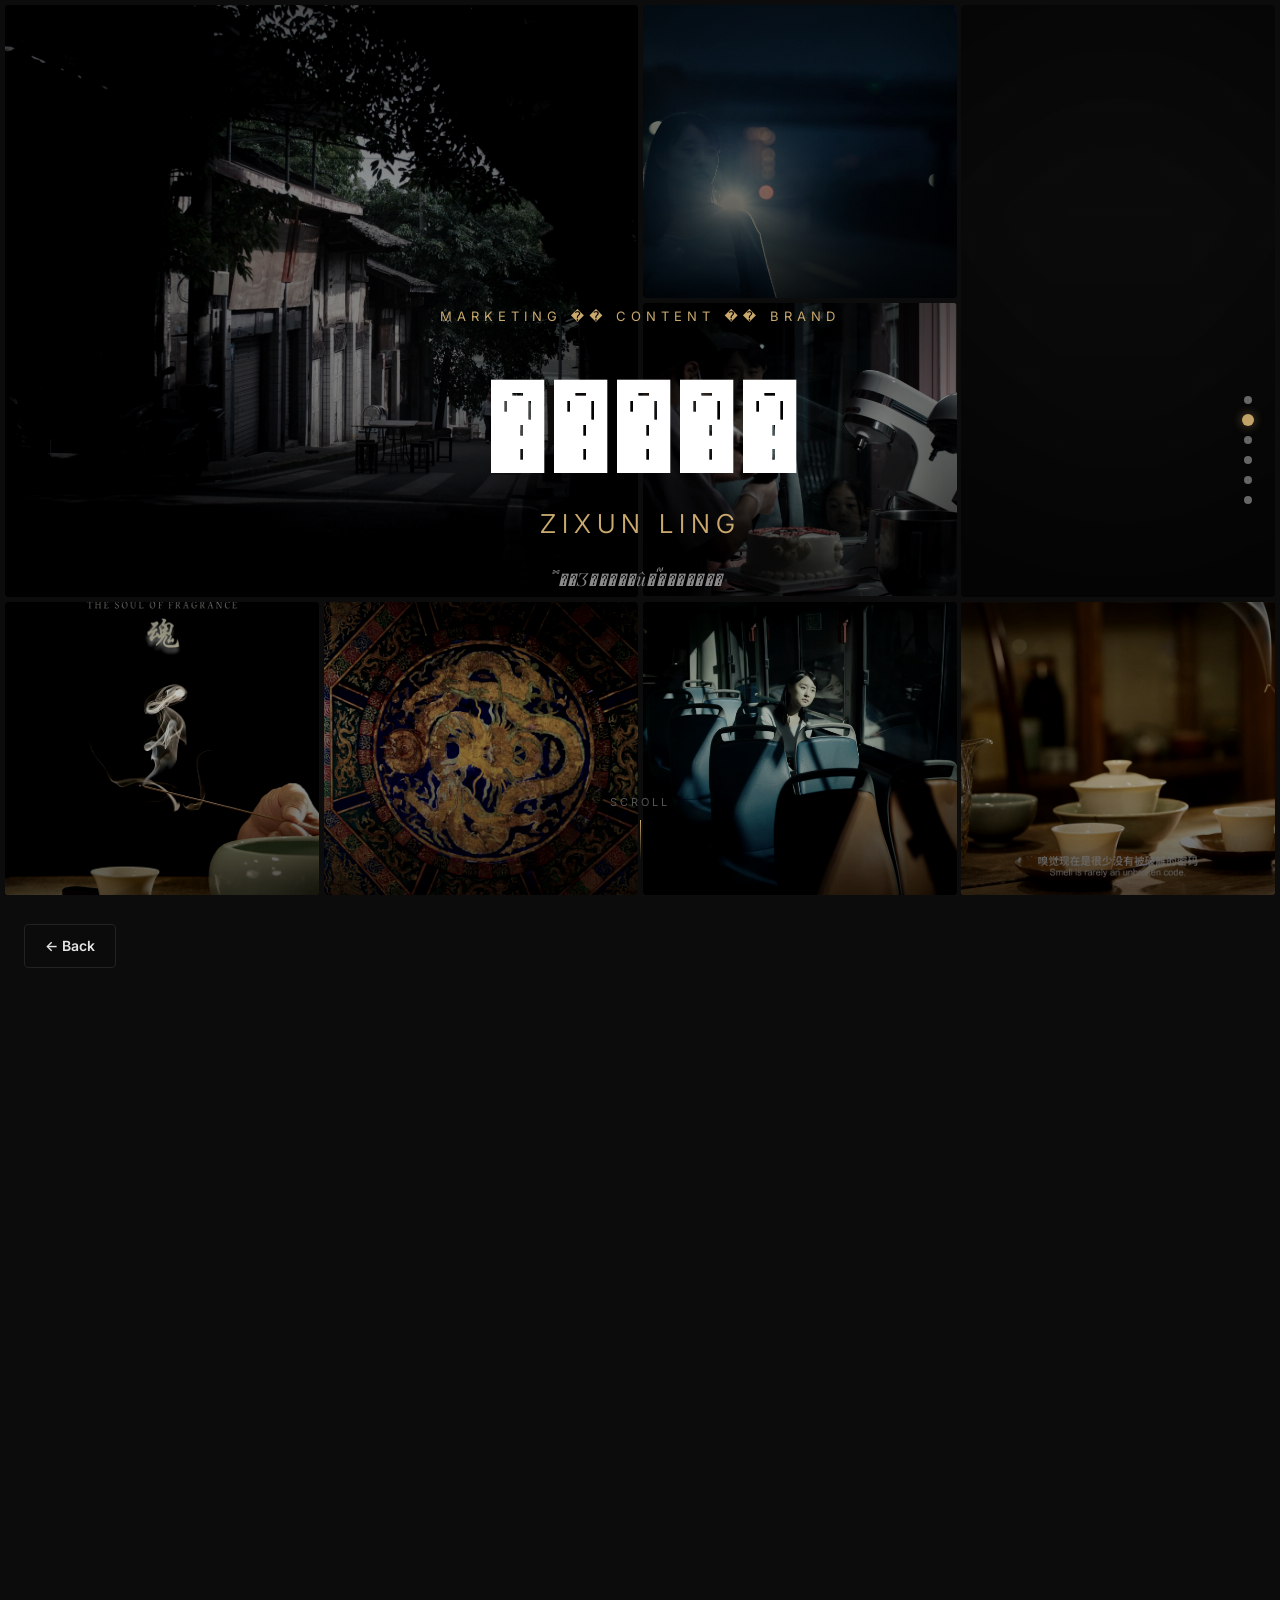
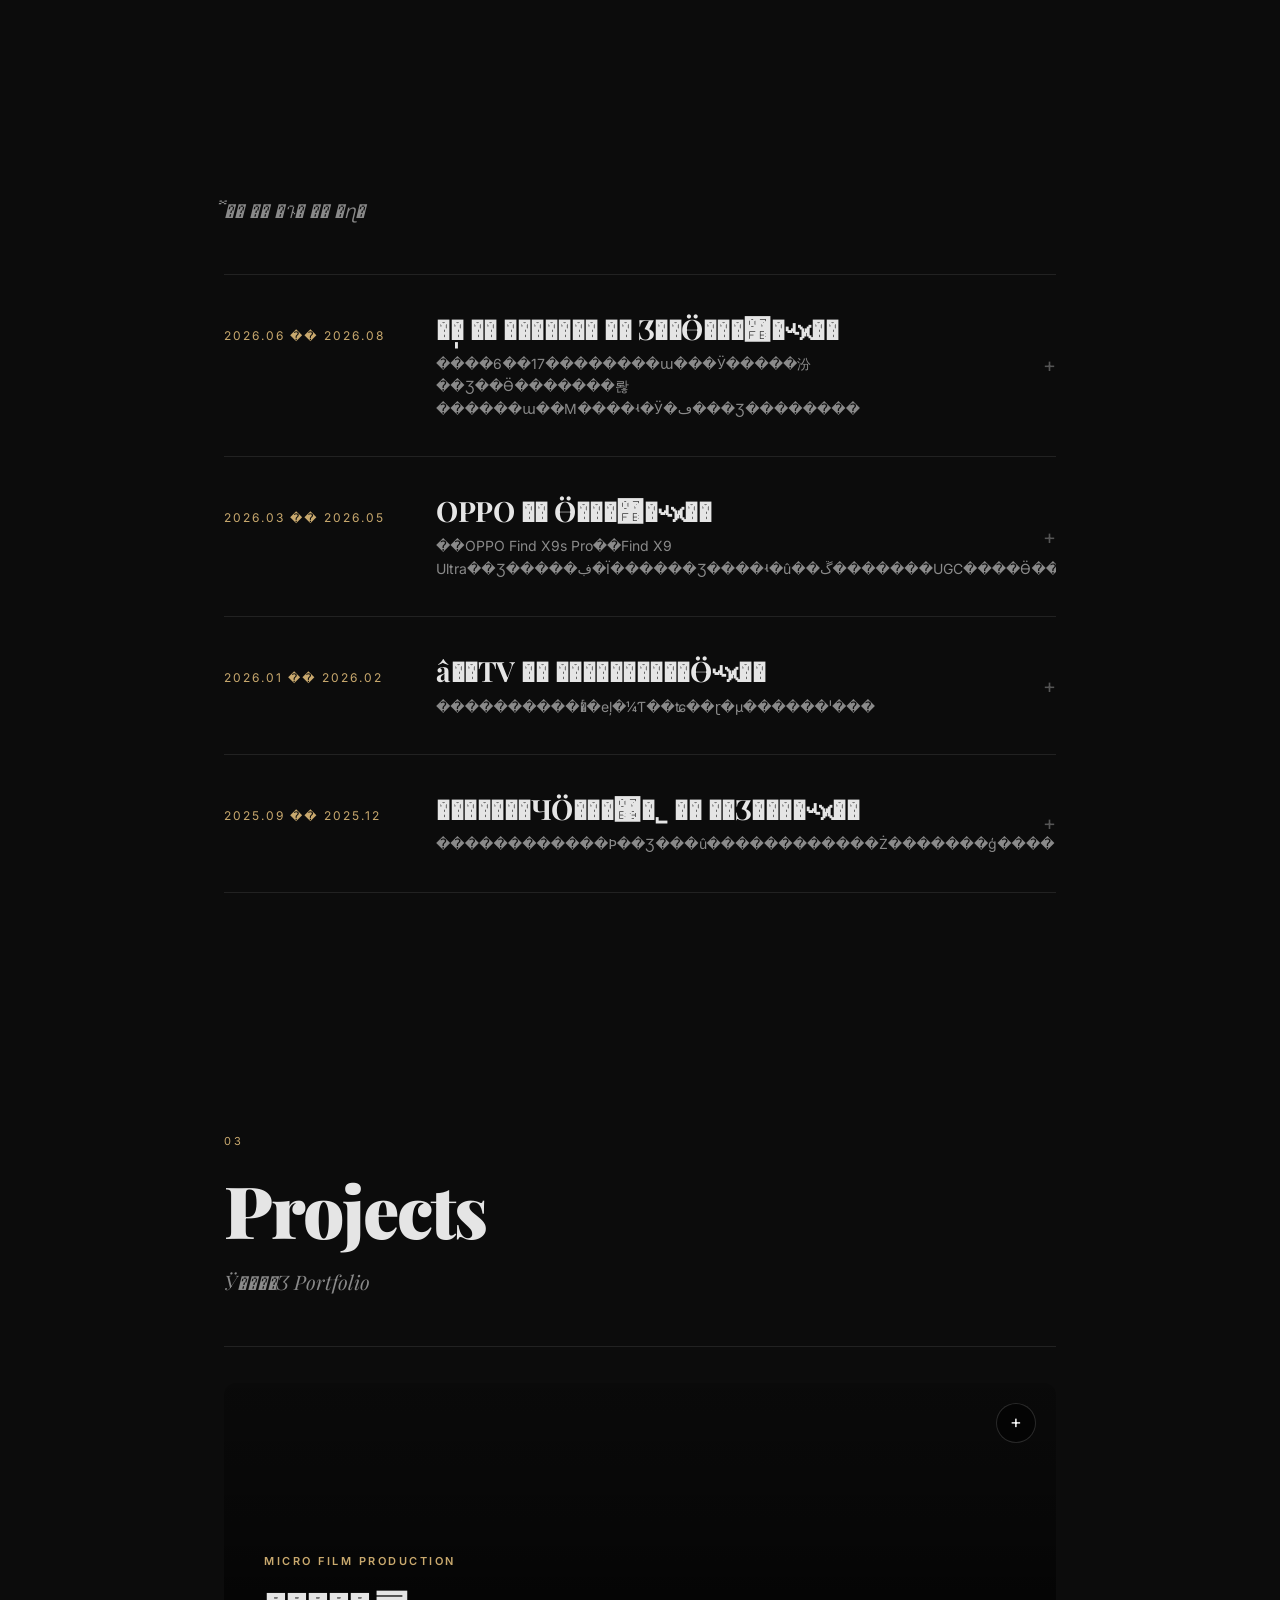
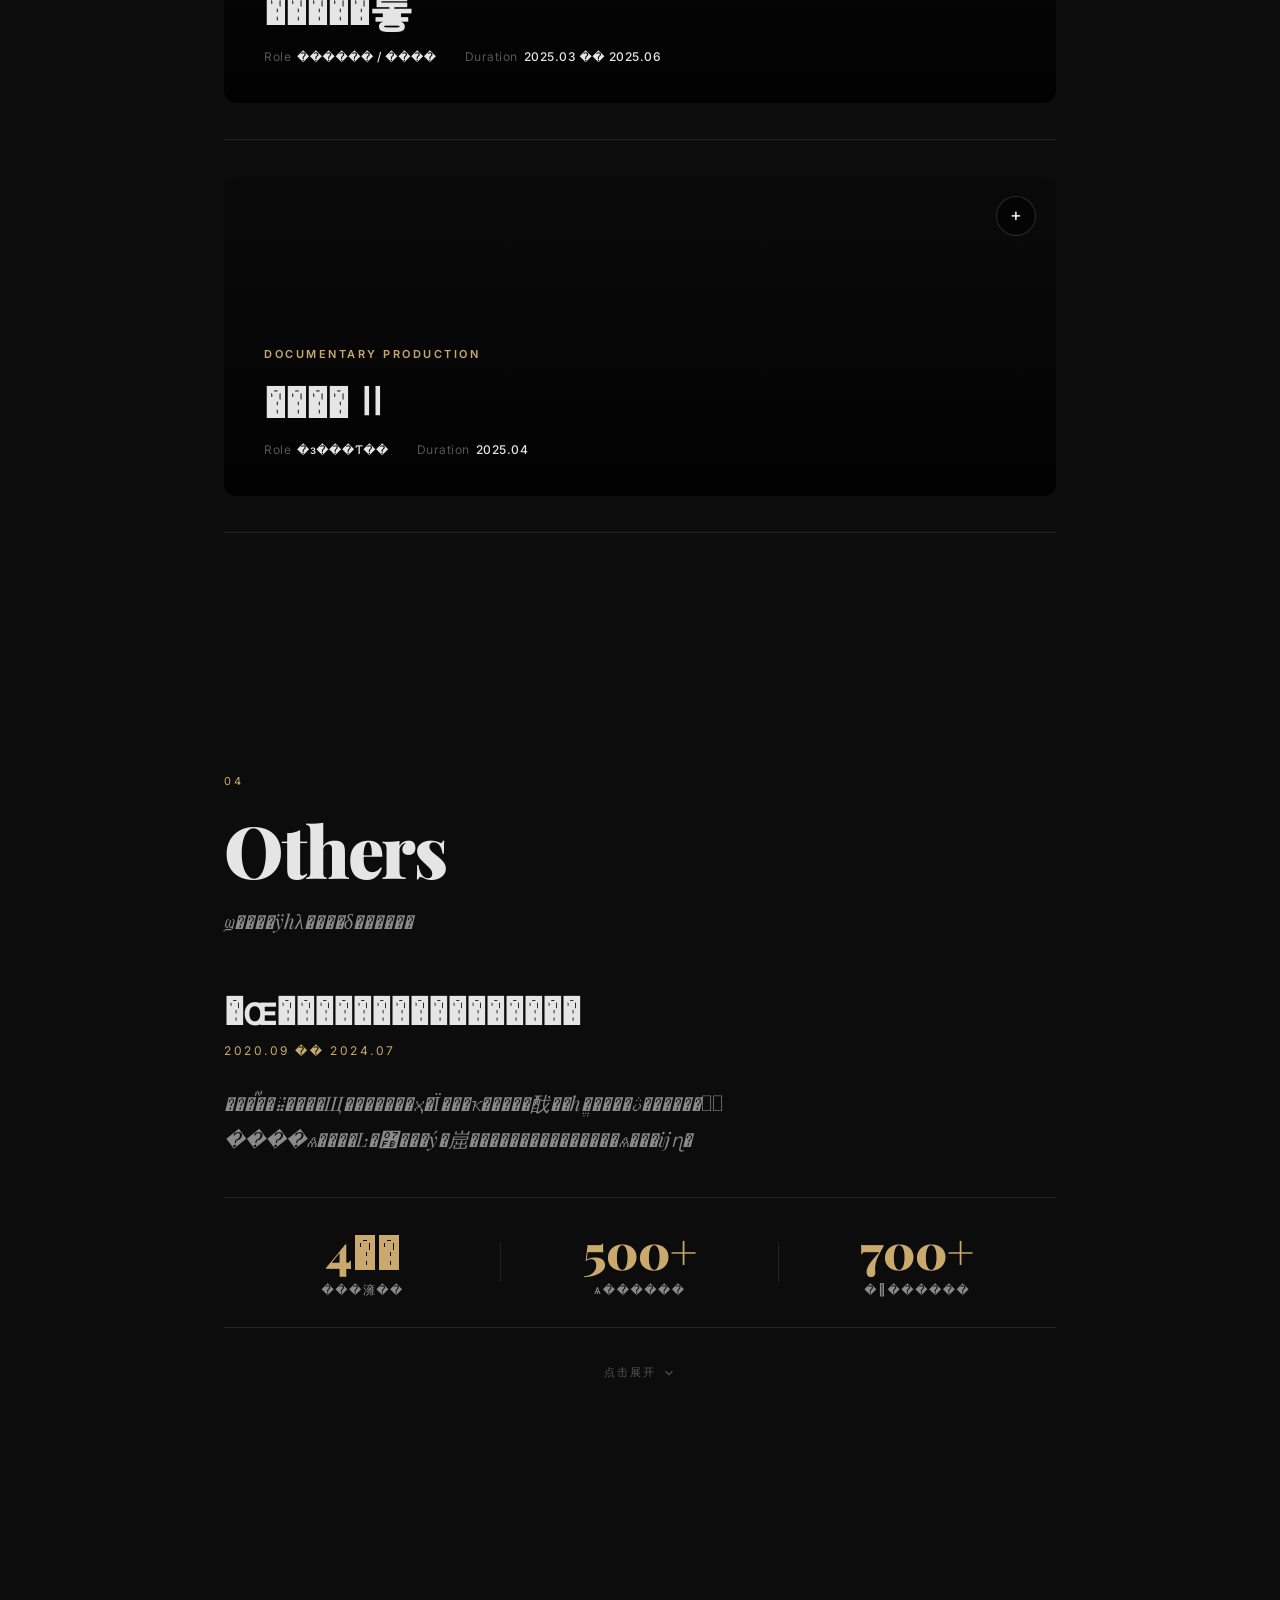
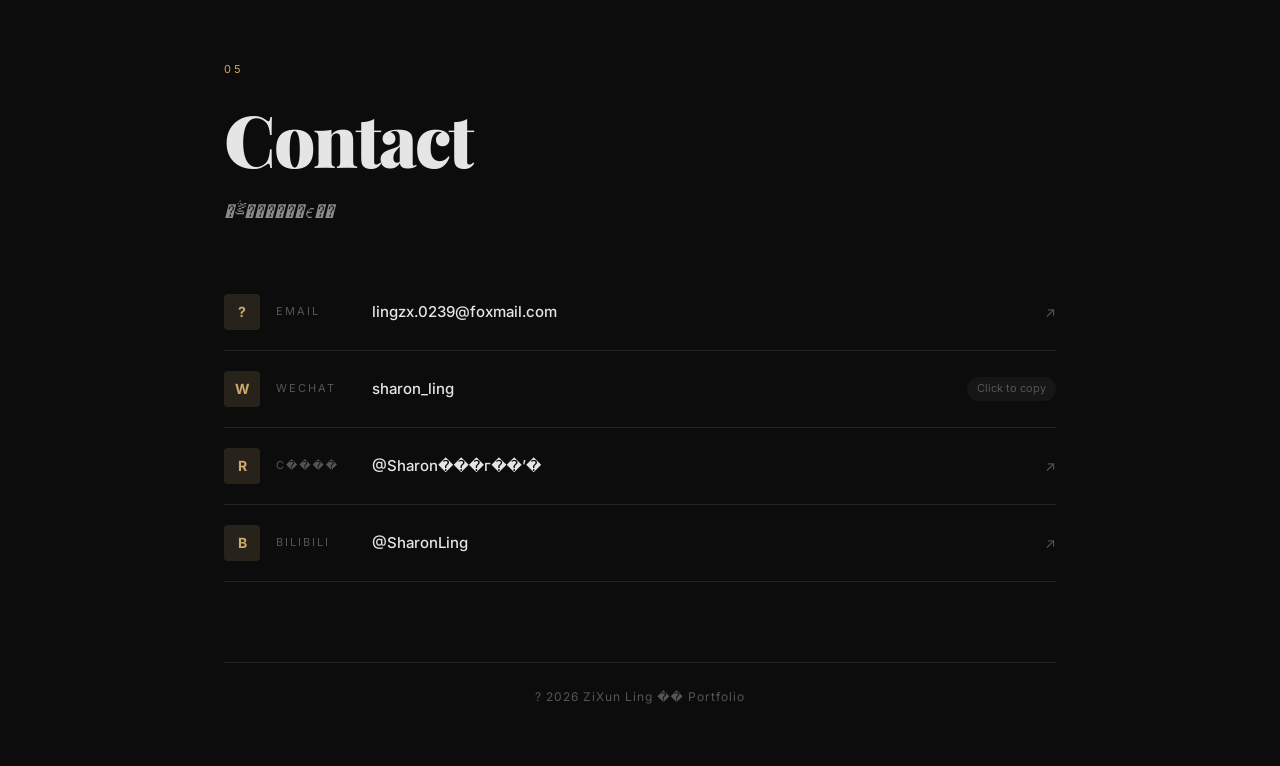
==== index.html @ 4ac6830b "Update content text and hero images: fix JSON format, refresh copy, replace hero_3.png with jpg" ====
<!DOCTYPE html>
<html lang="zh-CN">
<head>
  <meta charset="UTF-8" />
  <meta name="viewport" content="width=device-width, initial-scale=1.0" />
  <title>ZiXun Ling · Portfolio</title>
  <meta name="description" content="ZiXun Ling 的个人作品集 — 市场营销 · 内容策划 · 品牌运营" />
  <link rel="icon" type="image/svg+xml" href="data:image/svg+xml;utf8,<svg xmlns='http://www.w3.org/2000/svg' viewBox='0 0 64 64'><circle cx='32' cy='32' r='28' fill='%23C9A96E'/><text x='32' y='42' text-anchor='middle' font-size='32' font-family='Arial' fill='white' font-weight='bold'>Z</text></svg>" />
  <link rel="preconnect" href="https://fonts.googleapis.com" />
  <link rel="preconnect" href="https://fonts.gstatic.com" crossorigin />
  <link href="https://fonts.googleapis.com/css2?family=Playfair+Display:ital,wght@0,400;0,700;0,900;1,400;1,700&family=Inter:wght@300;400;500;600;700&display=swap" rel="stylesheet" />
  <link rel="stylesheet" href="css/style.css" />
</head>
<body>

  <!-- ===== 浮动导航 (桌面端) ===== -->
  <nav class="nav-float" id="navFloat">
    <a href="#hero" class="nav-dot active" data-target="hero" aria-label="Home"></a>
    <a href="#about" class="nav-dot" data-target="about" aria-label="About"></a>
    <a href="#internship" class="nav-dot" data-target="internship" aria-label="Internship"></a>
    <a href="#projects" class="nav-dot" data-target="projects" aria-label="Projects"></a>
    <a href="#others" class="nav-dot" data-target="others" aria-label="Others"></a>
    <a href="#contact" class="nav-dot" data-target="contact" aria-label="Contact"></a>
  </nav>

  <!-- ===== 移动端顶部导航栏 ===== -->
  <nav class="nav-mobile" id="navMobile">
    <div class="nav-mobile-bar">
      <a href="#hero" class="nav-mobile-logo" data-target="hero">ZL</a>
      <button class="nav-mobile-toggle" id="navMobileToggle" aria-label="Menu">
        <span></span><span></span><span></span>
      </button>
    </div>
    <div class="nav-mobile-menu" id="navMobileMenu">
      <a href="#about" data-target="about">About</a>
      <a href="#internship" data-target="internship">Internship</a>
      <a href="#projects" data-target="projects">Projects</a>
      <a href="#others" data-target="others">Others</a>
      <a href="#contact" data-target="contact">Contact</a>
    </div>
  </nav>

    <!-- ===== HERO 图片网格 ===== -->
  <section id="hero" class="hero">
    <div class="hero-grid" id="heroGrid">
      <!-- 8 张图片，4col × 3row editorial 布局，无空缺 -->
      <div class="grid-item gi-1" style="background-image:url('assets/images/hero_1.jpg'); background-size:cover; background-position:center;"></div>
      <div class="grid-item gi-2" style="background-image:url('assets/images/hero_2.jpg'); background-size:cover; background-position:center;"></div>
      <div class="grid-item gi-3" style="background-image:url('assets/images/hero_6.jpg'); background-size:cover; background-position:center;"></div>
      <div class="grid-item gi-4" style="background-image:url('assets/images/hero_4.jpg'); background-size:cover; background-position:center;"></div>
      <div class="grid-item gi-5" style="background-image:url('assets/images/hero_5.jpg'); background-size:cover; background-position:center;"></div>
      <div class="grid-item gi-6" style="background-image:url('assets/images/hero_3.jpg'); background-size:cover; background-position:center;"></div>
      <div class="grid-item gi-7" style="background-image:url('assets/images/hero_7.jpg'); background-size:cover; background-position:center;"></div>
      <div class="grid-item gi-8" style="background-image:url('assets/images/hero_8.jpg'); background-size:cover; background-position:center;"></div>
    </div>

    <!-- Hero overlay: name + role -->
    <div class="hero-overlay" id="heroOverlay">
      <p class="hero-role">Marketing · Content · Brand</p>
      <h1 class="hero-name">凌子洵</h1>
      <p class="hero-name-en">ZiXun Ling</p>
      <p class="hero-tagline">探索品牌与用户之间的连接</p>
      <div class="hero-scroll">
        <span>Scroll</span>
        <div class="scroll-line"></div>
      </div>
    </div>
  </section>

  <!-- ===== About ===== -->
  <section id="about" class="section">
    <div class="section-inner">
      <div class="section-label">01</div>
      <h2 class="section-title">About</h2>
      <div class="about-layout">
        <div class="about-text">
          <p class="about-lead"></p>
          <div class="about-tags"></div>
        </div>
        <div class="about-sidebar"></div>
      </div>
    </div>
  </section>

  <!-- ===== Internship ===== -->
  <section id="internship" class="section">
    <div class="section-inner">
      <div class="section-label">02</div>
      <h2 class="section-title">Internship</h2>
      <p class="section-sub"></p>

      <div class="case-gallery" id="caseGallery"></div>
    </div>
  </section>

  <!-- ===== Projects ===== -->
  <section id="projects" class="section">
    <div class="section-inner">
      <div class="section-label">03</div>
      <h2 class="section-title">Projects</h2>
      <p class="section-sub"></p>

      <div class="project-grid"></div>
    </div>
  </section>

  <!-- ===== Others ===== -->
  <section id="others" class="section">
    <div class="section-inner">
      <div class="section-label">04</div>
      <h2 class="section-title">Others</h2>
      <p class="section-sub"></p>

      <div class="welfare-story" id="welfareStory"></div>
    </div>
  </section>

  <!-- ===== Contact ===== -->
  <section id="contact" class="section section-contact">
    <div class="section-inner">
      <div class="section-label">05</div>
      <h2 class="section-title">Contact</h2>
      <p class="section-sub"></p>

      <div class="contact-list"></div>

      <footer class="site-footer">
        <p></p>
      </footer>
    </div>
  </section>

  <!-- ===== 项目详情 Overlay ===== -->
  <div class="detail-overlay" id="detailOverlay" aria-hidden="true">
    <button class="detail-close" id="detailClose" aria-label="Close">← Back</button>
    <div class="detail-body" id="detailBody"></div>
  </div>

  <!-- ===== 加载遮罩 ===== -->
  <div class="loader" id="loader">
    <div class="loader-text">ZiXun Ling</div>
    <div class="loader-bar"><div class="loader-progress" id="loaderProgress"></div></div>
  </div>

  <script src="js/main.js"></script>
</body>
</html>
---- css/style.css ----
/* ============================================
   ZiXun Ling · Portfolio
   Cinematic · Editorial · Minimal · Premium
   Inspired by IntroGridMotionTransition (Codrops)
============================================ */

* { box-sizing: border-box; margin: 0; padding: 0; }

:root {
  --bg: #0C0C0C;
  --surface: #161616;
  --surface-hover: #1E1E1E;
  --text: #E5E5E5;
  --text-sub: #8A8A8A;
  --text-muted: #555;
  --accent: #C9A96E;
  --accent-hover: #D4B07A;
  --accent-dim: rgba(201,169,110,0.15);
  --border: #222;
  --border-hover: #333;
  --radius: 4px;
  --radius-lg: 12px;

  --font-display: 'Playfair Display', 'Georgia', serif;
  --font-body: 'Inter', system-ui, -apple-system, sans-serif;

  --ease-out-expo: cubic-bezier(0.16, 1, 0.3, 1);
  --ease-in-out: cubic-bezier(0.4, 0, 0.2, 1);
}

html { scroll-behavior: smooth; }

body {
  font-family: var(--font-body);
  font-size: 15px;
  line-height: 1.6;
  color: var(--text);
  background: var(--bg);
  -webkit-font-smoothing: antialiased;
  overflow-x: hidden;
}

a { color: inherit; text-decoration: none; }
button { font: inherit; cursor: pointer; border: none; background: none; color: inherit; }

/* ============================================
   LOADER
============================================ */
.loader {
  position: fixed;
  inset: 0;
  z-index: 9999;
  background: var(--bg);
  display: flex;
  flex-direction: column;
  align-items: center;
  justify-content: center;
  transition: opacity 0.6s var(--ease-out-expo), visibility 0.6s;
}
.loader.done { opacity: 0; visibility: hidden; pointer-events: none; }

.loader-text {
  font-family: var(--font-display);
  font-size: clamp(24px, 4vw, 48px);
  font-weight: 700;
  letter-spacing: -1px;
  color: var(--text);
  margin-bottom: 32px;
}

.loader-bar {
  width: 120px;
  height: 2px;
  background: var(--border);
  border-radius: 1px;
  overflow: hidden;
}

.loader-progress {
  width: 0%;
  height: 100%;
  background: var(--accent);
  border-radius: 1px;
  transition: width 0.3s;
}

/* ============================================
   FLOATING NAV (桌面端)
============================================ */
.nav-float {
  position: fixed;
  right: 28px;
  top: 50%;
  transform: translateY(-50%);
  z-index: 500;
  display: flex;
  flex-direction: column;
  gap: 12px;
  mix-blend-mode: difference;
}

.nav-dot {
  width: 8px;
  height: 8px;
  border-radius: 50%;
  background: rgba(255,255,255,0.4);
  transition: all 0.3s var(--ease-in-out);
}

.nav-dot:hover { background: rgba(255,255,255,0.7); transform: scale(1.5); }

.nav-dot.active {
  background: var(--accent);
  transform: scale(1.5);
  box-shadow: 0 0 8px rgba(201,169,110,0.5);
}

/* ============================================
   MOBILE NAV (移动端顶部导航栏)
============================================ */
.nav-mobile {
  display: none;
}

@media (max-width: 768px) {
  .nav-float { display: none; }

  .nav-mobile {
    display: block;
    position: fixed;
    top: 0;
    left: 0;
    right: 0;
    z-index: 600;
  }

  .nav-mobile-bar {
    display: flex;
    align-items: center;
    justify-content: space-between;
    padding: 14px 20px;
    background: rgba(12, 12, 12, 0.85);
    backdrop-filter: blur(12px);
    -webkit-backdrop-filter: blur(12px);
    border-bottom: 1px solid var(--border);
  }

  .nav-mobile-logo {
    font-family: var(--font-display);
    font-size: 16px;
    font-weight: 700;
    letter-spacing: 1px;
    color: var(--accent);
  }

  .nav-mobile-toggle {
    width: 32px;
    height: 28px;
    display: flex;
    flex-direction: column;
    justify-content: center;
    gap: 5px;
    cursor: pointer;
  }

  .nav-mobile-toggle span {
    display: block;
    height: 2px;
    width: 22px;
    background: var(--text);
    border-radius: 1px;
    transition: transform 0.35s var(--ease-out-expo), opacity 0.25s ease;
    transform-origin: center;
  }

  .nav-mobile.open .nav-mobile-toggle span:nth-child(1) {
    transform: translateY(7px) rotate(45deg);
  }
  .nav-mobile.open .nav-mobile-toggle span:nth-child(2) {
    opacity: 0;
  }
  .nav-mobile.open .nav-mobile-toggle span:nth-child(3) {
    transform: translateY(-7px) rotate(-45deg);
  }

  .nav-mobile-menu {
    display: flex;
    flex-direction: column;
    gap: 0;
    background: rgba(12, 12, 12, 0.97);
    backdrop-filter: blur(12px);
    -webkit-backdrop-filter: blur(12px);
    max-height: 0;
    overflow: hidden;
    transition: max-height 0.45s var(--ease-out-expo);
  }

  .nav-mobile.open .nav-mobile-menu {
    max-height: 400px;
  }

  .nav-mobile-menu a {
    display: block;
    padding: 18px 24px;
    font-family: var(--font-display);
    font-size: 20px;
    font-weight: 700;
    color: var(--text);
    border-bottom: 1px solid var(--border);
    transition: color 0.3s ease, padding-left 0.3s ease;
  }

  .nav-mobile-menu a:active {
    color: var(--accent);
    padding-left: 32px;
  }
}

/* ============================================
   HERO GRID
============================================ */
.hero {
  position: relative;
  width: 100%;
  height: 100vh;
  overflow: hidden;
  background: var(--bg);
}

.hero-grid {
  position: absolute;
  inset: 0;
  display: grid;
  grid-template-columns: repeat(4, 1fr);
  grid-template-rows: repeat(3, 1fr);
  gap: 5px;
  padding: 5px;
  z-index: 1;
}

/* ── Classic editorial layout (4col × 3row, 8 items) ── */
.gi-1 { grid-column: 1 / 3; grid-row: 1 / 3; }  /* 2×2 large — signature hero */
.gi-2 { grid-column: 3;    grid-row: 1; }         /* 1×1 small — top center */
.gi-3 { grid-column: 4;    grid-row: 1 / 3; }     /* 1×2 tall — right edge */
.gi-4 { grid-column: 3;    grid-row: 2; }         /* 1×1 small — mid center */
.gi-5 { grid-column: 1;    grid-row: 3; }         /* 1×1 small — bottom left */
.gi-6 { grid-column: 2;    grid-row: 3; }         /* 1×1 small — bottom mid */
.gi-7 { grid-column: 3;    grid-row: 3; }         /* 1×1 small — bottom center */
.gi-8 { grid-column: 4;    grid-row: 3; }         /* 1×1 small — bottom right */

.grid-item {
  position: relative;
  border-radius: var(--radius);
  overflow: hidden;
  opacity: 0;
  transform: scale(0.85) translateY(20px);
  transition: opacity 0.8s var(--ease-out-expo),
              transform 0.8s var(--ease-out-expo),
              filter 0.4s ease;
  will-change: opacity, transform;
  /* Cinematic: heavier desaturation + deeper darkness for film look */
  filter: saturate(0.75) contrast(1.12) brightness(0.82);
}

/* Vignette overlay on each image — strengthened dark shadows */
.grid-item::after {
  content: '';
  position: absolute;
  inset: 0;
  background: 
    radial-gradient(ellipse at center, rgba(12,12,12,0) 30%, rgba(12,12,12,0.25) 100%),
    linear-gradient(180deg,
    rgba(12,12,12,0.30) 0%,
    rgba(12,12,12,0.08) 35%,
    rgba(12,12,12,0.55) 100%);
  pointer-events: none;
  transition: opacity 0.4s ease;
  z-index: 1;
}

.grid-item.revealed {
  opacity: 1;
  transform: scale(1) translateY(0);
}

.grid-item:hover {
  transform: scale(1.03);
  filter: saturate(1.1) contrast(1.05) brightness(0.95);
  z-index: 2;
}

.grid-item:hover::after {
  opacity: 0.2;
}

/* Real images are applied via inline style in index.html */

/* ============================================
   HERO OVERLAY
============================================ */
.hero-overlay {
  position: absolute;
  inset: 0;
  z-index: 10;
  display: flex;
  flex-direction: column;
  align-items: center;
  justify-content: center;
  pointer-events: none;
}

.hero-role {
  font-family: var(--font-body);
  font-size: 13px;
  font-weight: 400;
  letter-spacing: 5px;
  text-transform: uppercase;
  color: var(--accent);
  margin-bottom: 24px;
  opacity: 0;
  transform: translateY(10px);
  transition: opacity 0.6s var(--ease-out-expo) 0.2s,
              transform 0.6s var(--ease-out-expo) 0.2s;
}

.hero-name {
  font-family: var(--font-display);
  font-size: clamp(72px, 11vw, 128px);
  font-weight: 700;
  line-height: 1.08;
  letter-spacing: -1px;
  color: #FFFFFF;
  text-align: center;
  opacity: 0;
  transform: translateY(30px);
  transition: opacity 0.8s var(--ease-out-expo) 0.5s,
              transform 0.8s var(--ease-out-expo) 0.5s;
}

.hero-name-en {
  font-family: var(--font-body);
  font-size: clamp(15px, 2.3vw, 26px);
  font-weight: 350;
  letter-spacing: 6px;
  text-transform: uppercase;
  color: var(--accent);
  text-align: center;
  margin-top: 14px;
  opacity: 0;
  transform: translateY(15px);
  transition: opacity 0.6s var(--ease-out-expo) 0.7s,
              transform 0.6s var(--ease-out-expo) 0.7s;
}

.hero-tagline {
  font-family: var(--font-display);
  font-size: clamp(14px, 1.6vw, 18px);
  font-weight: 400;
  font-style: italic;
  letter-spacing: 0.5px;
  color: var(--text-sub);
  margin-top: 20px;
  opacity: 0;
  transform: translateY(10px);
  transition: opacity 0.6s var(--ease-out-expo) 0.8s,
              transform 0.6s var(--ease-out-expo) 0.8s;
}

.hero-overlay.revealed .hero-role,
.hero-overlay.revealed .hero-name,
.hero-overlay.revealed .hero-name-en,
.hero-overlay.revealed .hero-tagline {
  opacity: 1;
  transform: translateY(0);
}

.hero-scroll {
  position: absolute;
  bottom: 40px;
  display: flex;
  flex-direction: column;
  align-items: center;
  gap: 8px;
  pointer-events: auto;
  cursor: pointer;
  opacity: 0;
  transition: opacity 0.5s 1.2s;
}

.hero-overlay.revealed .hero-scroll { opacity: 1; }

.hero-scroll span {
  font-size: 11px;
  letter-spacing: 3px;
  text-transform: uppercase;
  color: var(--text-muted);
}

.scroll-line {
  width: 1px;
  height: 40px;
  background: linear-gradient(to bottom, var(--accent), transparent);
  animation: scrollPulse 2s ease-in-out infinite;
}

@keyframes scrollPulse {
  0%, 100% { opacity: 0.3; transform: scaleY(0.6); }
  50% { opacity: 1; transform: scaleY(1); }
}

/* ============================================
   SECTIONS (common)
============================================ */
.section {
  position: relative;
  padding: 120px 0;
}

.section-inner {
  max-width: 960px;
  margin: 0 auto;
  padding: 0 clamp(24px, 5vw, 80px);
}

.section-label {
  font-family: var(--font-body);
  font-size: 11px;
  letter-spacing: 3px;
  text-transform: uppercase;
  color: var(--accent);
  margin-bottom: 20px;
}

.section-title {
  font-family: var(--font-display);
  font-size: clamp(40px, 6vw, 72px);
  font-weight: 900;
  letter-spacing: -2px;
  line-height: 1.1;
  color: var(--text);
  margin-bottom: 16px;
}

.section-sub {
  font-family: var(--font-display);
  font-size: clamp(16px, 2vw, 20px);
  font-style: italic;
  color: var(--text-sub);
  margin-bottom: 48px;
  max-width: 600px;
}

/* ============================================
   ABOUT
============================================ */
.about-layout {
  display: grid;
  grid-template-columns: 1fr 280px;
  gap: 48px;
}

.about-lead {
  font-family: var(--font-display);
  font-size: clamp(18px, 2.5vw, 22px);
  font-weight: 400;
  line-height: 1.8;
  color: var(--text);
  margin-bottom: 32px;
}

.about-tags {
  display: flex;
  flex-wrap: wrap;
  gap: 8px;
}

.about-tags span {
  padding: 6px 16px;
  border: 1px solid var(--border);
  border-radius: 999px;
  font-size: 13px;
  font-weight: 500;
  color: var(--text-sub);
  transition: all 0.3s;
}

.about-tags span:hover {
  border-color: var(--accent);
  color: var(--accent);
  background: var(--accent-dim);
}

.about-sidebar {
  padding-left: 24px;
  border-left: 1px solid var(--border);
}

.about-detail {
  margin-bottom: 24px;
}

.detail-key {
  display: block;
  font-size: 11px;
  letter-spacing: 2px;
  text-transform: uppercase;
  color: var(--accent);
  margin-bottom: 4px;
}

.detail-val {
  display: block;
  font-size: 15px;
  color: var(--text);
  font-weight: 500;
}

/* ============================================
   INTERNSHIP — Case Gallery (accordion expansion)
============================================ */
.case-gallery {
  display: flex;
  flex-direction: column;
}

.case-item {
  border-bottom: 1px solid var(--border);
  position: relative;
  overflow: hidden;
  transition: border-color 0.4s var(--ease-out-expo);
}

.case-item:first-child { border-top: 1px solid var(--border); }
.case-item:last-child { border-bottom: 1px solid var(--border); }

/* ── Header (always visible) ── */
.case-header {
  display: grid;
  grid-template-columns: 180px 1fr auto;
  align-items: baseline;
  gap: 32px;
  padding: 36px 0;
  cursor: pointer;
  transition: padding 0.5s var(--ease-out-expo), background 0.4s ease;
  position: relative;
}

.case-item:hover .case-header {
  background: rgba(201, 169, 110, 0.03);
}

.case-item.active .case-header {
  padding-bottom: 0;
}

.case-date {
  font-size: 12px;
  letter-spacing: 2px;
  text-transform: uppercase;
  color: var(--accent);
  white-space: nowrap;
}

.case-summary {
  display: flex;
  flex-direction: column;
  gap: 6px;
}

.case-company {
  font-family: var(--font-display);
  font-size: clamp(22px, 3vw, 28px);
  font-weight: 700;
  letter-spacing: -0.5px;
  line-height: 1.3;
  transition: color 0.3s ease;
}

.case-item:hover .case-company { color: var(--accent); }
.case-item.active .case-company { color: var(--accent); }

.case-brief {
  color: var(--text-sub);
  font-size: 14px;
  line-height: 1.6;
  max-width: 520px;
}

.case-toggle {
  font-size: 20px;
  color: var(--text-muted);
  transition: transform 0.5s var(--ease-out-expo), color 0.3s ease;
  align-self: center;
}

.case-item.active .case-toggle {
  transform: rotate(45deg);
  color: var(--accent);
}

/* ── Expandable Body ── */
.case-body {
  max-height: 0;
  overflow: hidden;
  opacity: 0;
  transition: max-height 0.6s var(--ease-out-expo),
              opacity 0.5s ease 0.1s;
}

.case-item.active .case-body {
  max-height: 2400px;
  opacity: 1;
}

.case-body-inner {
  padding: 32px 0 52px 212px;
  display: flex;
  flex-direction: column;
  gap: 40px;
}

/* ── A. Project Overview ── */
.case-overview {
  display: grid;
  grid-template-columns: 1fr 1fr 1fr;
  gap: 28px;
}

.case-overview-block h4 {
  font-size: 11px;
  letter-spacing: 2.5px;
  text-transform: uppercase;
  color: var(--accent);
  margin-bottom: 10px;
  font-weight: 600;
}

.case-overview-block p {
  color: var(--text-sub);
  font-size: 14px;
  line-height: 1.7;
}

/* ── B. Media Showcase ── */
.case-media {
  position: relative;
}

.case-media-main {
  width: 100%;
  aspect-ratio: 16 / 9;
  border-radius: var(--radius-lg);
  overflow: hidden;
  background: var(--surface);
  position: relative;
}

.case-media-main iframe,
.case-media-main video {
  width: 100%;
  height: 100%;
  border: none;
  display: block;
}

.case-media-main img {
  width: 100%;
  height: 100%;
  object-fit: cover;
  display: block;
}

/* ── Media Gallery (thumbnails) ── */
.case-media-thumbs {
  display: flex;
  gap: 12px;
  margin-top: 12px;
  flex-wrap: wrap;
}

.case-thumb {
  width: 120px;
  height: 72px;
  border-radius: var(--radius);
  overflow: hidden;
  cursor: pointer;
  border: 2px solid transparent;
  transition: border-color 0.3s ease, opacity 0.3s ease;
  opacity: 0.5;
  position: relative;
}

.case-thumb img {
  width: 100%;
  height: 100%;
  object-fit: cover;
}

.case-thumb:hover { opacity: 0.85; }

.case-thumb.active {
  border-color: var(--accent);
  opacity: 1;
}

.case-thumb-video::after {
  content: '▶';
  position: absolute;
  top: 50%;
  left: 50%;
  transform: translate(-50%, -50%);
  color: #fff;
  font-size: 14px;
  text-shadow: 0 2px 8px rgba(0,0,0,0.6);
}

/* ── C. External Links ── */
.case-links {
  display: flex;
  gap: 24px;
  flex-wrap: wrap;
  padding-top: 8px;
  border-top: 1px solid var(--border);
}

.case-link {
  font-size: 13px;
  font-weight: 600;
  letter-spacing: 0.5px;
  display: inline-flex;
  align-items: center;
  gap: 6px;
  padding: 10px 0;
  transition: color 0.3s ease, gap 0.3s ease;
}

.case-link-accent { color: var(--accent); }
.case-link-accent:hover { color: var(--accent-hover); gap: 10px; }

.case-link-ghost { color: var(--text-muted); }
.case-link-ghost:hover { color: var(--text); gap: 10px; }

/* ── D. Feature Showcase (product demo — vertical phone ratio) ── */
.case-features {
  display: flex;
  gap: 24px;
  flex-wrap: nowrap;
  overflow-x: auto;
}

.case-feature {
  flex: 0 0 auto;
  width: 280px;
  display: flex;
  flex-direction: column;
  gap: 14px;
}

.case-feature-device {
  position: relative;
  width: 280px;
  height: 500px; /* 9:18 phone ratio */
  border-radius: 24px;
  overflow: hidden;
  background: #000;
  cursor: pointer;
  border: 1px solid var(--border);
  box-shadow: 0 12px 40px rgba(0, 0, 0, 0.5);
  transition: transform 0.4s var(--ease-out-expo), box-shadow 0.4s ease;
}

.case-feature-device:hover {
  transform: translateY(-4px);
  box-shadow: 0 20px 50px rgba(0, 0, 0, 0.6);
}

.case-feature-device video {
  width: 100%;
  height: 100%;
  object-fit: cover;
  display: block;
}

.case-feature-device iframe {
  width: 100%;
  height: 100%;
  border: none;
  display: block;
}

.case-feature-placeholder {
  width: 100%;
  height: 100%;
  display: flex;
  align-items: center;
  justify-content: center;
  background: linear-gradient(135deg, #1A1A2E, #16213E);
}

/* Play/pause overlay */
.case-feature-overlay {
  position: absolute;
  inset: 0;
  display: flex;
  align-items: center;
  justify-content: center;
  background: rgba(0, 0, 0, 0.25);
  transition: opacity 0.3s ease, background 0.3s ease;
  pointer-events: none;
}

.case-feature-device:hover .case-feature-overlay {
  background: rgba(0, 0, 0, 0.1);
}

.case-feature-device.playing .case-feature-overlay {
  opacity: 0;
}

.case-feature-play-icon {
  width: 56px;
  height: 56px;
  border-radius: 50%;
  background: rgba(201, 169, 110, 0.9);
  display: flex;
  align-items: center;
  justify-content: center;
  font-size: 20px;
  color: #0C0C0C;
  backdrop-filter: blur(4px);
  transition: transform 0.3s ease;
}

.case-feature-device:hover .case-feature-play-icon {
  transform: scale(1.1);
}

.case-feature-title {
  font-size: 13px;
  color: var(--text-sub);
  letter-spacing: 0.5px;
  text-align: center;
  line-height: 1.5;
}

/* Internship responsive rules moved to main RESPONSIVE section below */

/* ============================================
   PROJECTS — Film Portfolio Accordion
============================================ */
.film-portfolio {
  display: flex;
  flex-direction: column;
}

/* ── Film Case Card ── */
.film-case {
  border-bottom: 1px solid var(--border);
  position: relative;
  overflow: hidden;
  transition: border-color 0.4s var(--ease-out-expo);
}

.film-case:first-child { border-top: 1px solid var(--border); }
.film-case:last-child { border-bottom: 1px solid var(--border); }

/* ── Header (always visible, clickable) ── */
.film-case-header {
  position: relative;
  width: 100%;
  height: 320px;
  background-size: cover;
  background-position: center;
  border-radius: var(--radius-lg);
  cursor: pointer;
  overflow: hidden;
  transition: height 0.6s var(--ease-out-expo), border-radius 0.4s ease;
  margin: 36px 0;
}

/* Placeholder gradient when no cover image */
.film-case-header-placeholder {
  background: linear-gradient(135deg, #0A0A14 0%, #121020 30%, #1A1625 60%, #0E0A18 100%);
}

.film-case-header-mask {
  position: absolute;
  inset: 0;
  background: linear-gradient(
    to top,
    rgba(0,0,0,0.88) 0%,
    rgba(0,0,0,0.45) 50%,
    rgba(0,0,0,0.2) 100%
  );
  pointer-events: none;
  transition: background 0.5s ease;
}

.film-case-header:hover .film-case-header-mask {
  background: linear-gradient(
    to top,
    rgba(0,0,0,0.8) 0%,
    rgba(0,0,0,0.35) 50%,
    rgba(0,0,0,0.15) 100%
  );
}

.film-case.active .film-case-header {
  height: 380px;
  border-radius: var(--radius-lg) var(--radius-lg) 0 0;
}

/* ── Header Content ── */
.film-case-header-content {
  position: absolute;
  bottom: 0;
  left: 0;
  right: 0;
  padding: 36px 40px;
  z-index: 2;
}

.film-case .film-case-type {
  font-size: 11px;
  letter-spacing: 2.5px;
  text-transform: uppercase;
  color: var(--accent);
  margin-bottom: 10px;
  font-weight: 600;
}

.film-case .film-case-title {
  font-family: var(--font-display);
  font-size: clamp(28px, 4vw, 44px);
  font-weight: 900;
  letter-spacing: -1px;
  line-height: 1.2;
  margin-bottom: 14px;
  transition: color 0.3s ease;
}

.film-case-header:hover .film-case-title { color: var(--accent); }
.film-case.active .film-case-title { color: var(--accent); }

.film-case-meta {
  display: flex;
  gap: 28px;
  flex-wrap: wrap;
}

.film-case-meta-item {
  font-size: 12px;
  color: var(--text-sub);
  letter-spacing: 0.5px;
}

.film-case-meta-item span:first-child {
  color: var(--text-muted);
  margin-right: 6px;
}

.film-case-meta-item span:last-child {
  color: var(--text);
  font-weight: 500;
}

/* ── Toggle Button ── */
.film-case-toggle {
  position: absolute;
  top: 20px;
  right: 20px;
  z-index: 3;
  width: 40px;
  height: 40px;
  border-radius: 50%;
  background: rgba(0,0,0,0.5);
  backdrop-filter: blur(6px);
  border: 1px solid rgba(255,255,255,0.15);
  display: flex;
  align-items: center;
  justify-content: center;
  font-size: 18px;
  color: #fff;
  cursor: pointer;
  transition: transform 0.5s var(--ease-out-expo), background 0.3s ease, border-color 0.3s ease;
}

.film-case-header:hover .film-case-toggle {
  background: rgba(0,0,0,0.65);
  border-color: rgba(255,255,255,0.25);
}

.film-case.active .film-case-toggle {
  transform: rotate(45deg);
  border-color: var(--accent);
  color: var(--accent);
}

/* ── Expandable Body ── */
.film-case-body {
  max-height: 0;
  opacity: 0;
  overflow: hidden;
  transition: max-height 0.6s var(--ease-out-expo),
              opacity 0.45s ease 0.1s;
}

.film-case.active .film-case-body {
  max-height: 3200px;
  opacity: 1;
}

.film-case-body-inner {
  padding: 0 40px 56px;
  display: flex;
  flex-direction: column;
  gap: 48px;
}

/* ── 1. Overview ── */
.film-ov-label {
  font-size: 11px;
  letter-spacing: 2.5px;
  text-transform: uppercase;
  color: var(--accent);
  margin-bottom: 14px;
  font-weight: 600;
}

.film-ov-intro {
  color: var(--text-sub);
  font-size: 15px;
  line-height: 1.75;
  max-width: 640px;
}

/* ── 2. My Contribution ── */
.film-contrib-grid {
  display: grid;
  grid-template-columns: repeat(auto-fill, minmax(200px, 1fr));
  gap: 10px;
  margin-top: 14px;
}

.film-contrib-card {
  padding: 16px 20px;
  border: 1px solid var(--border);
  border-radius: var(--radius);
  font-size: 13px;
  color: var(--text-sub);
  line-height: 1.5;
  transition: border-color 0.3s ease, color 0.3s ease, background 0.3s ease;
}

.film-contrib-card:hover {
  border-color: var(--accent-dim);
  color: var(--text);
  background: var(--surface);
}

/* ── 3. Visual Gallery ── */
.film-gallery-section { }

.film-gallery-grid {
  display: grid;
  grid-template-columns: repeat(3, 1fr);
  gap: 8px;
  margin-top: 14px;
}

.film-gallery-item {
  position: relative;
  aspect-ratio: 4 / 3;
  border-radius: var(--radius);
  overflow: hidden;
  cursor: pointer;
  background: var(--surface);
  transition: transform 0.35s var(--ease-out-expo), box-shadow 0.35s ease;
}

.film-gallery-item:hover {
  transform: scale(1.025);
  box-shadow: 0 8px 24px rgba(0,0,0,0.4);
}

.film-gallery-item img {
  width: 100%;
  height: 100%;
  object-fit: cover;
  opacity: 0;
  transition: opacity 0.4s ease;
}

.film-gallery-item img.loaded { opacity: 1; }

.film-gallery-placeholder {
  position: absolute;
  inset: 0;
  display: flex;
  align-items: flex-end;
  padding: 14px 16px;
}

.film-gallery-caption {
  font-size: 12px;
  color: var(--text-sub);
  line-height: 1.4;
}

/* ── 4. Achievements ── */
.film-achieve-grid {
  display: grid;
  grid-template-columns: repeat(2, 1fr);
  gap: 10px;
  margin-top: 14px;
}

.film-achieve-card {
  padding: 18px 22px;
  background: var(--surface);
  border-radius: var(--radius);
  border-left: 3px solid var(--accent);
  font-size: 14px;
  color: var(--text);
  line-height: 1.6;
  font-weight: 500;
}

/* ============================================
   PREMIUM LIGHTBOX (Visual Gallery)
============================================ */
.lightbox {
  position: fixed;
  inset: 0;
  z-index: 900;
  display: flex;
  flex-direction: column;
  opacity: 0;
  pointer-events: none;
  transition: opacity 0.4s ease;
}

.lightbox.open {
  opacity: 1;
  pointer-events: auto;
}

/* ── Backdrop ── */
.lightbox-backdrop {
  position: absolute;
  inset: 0;
  background: rgba(8, 8, 10, 0.92);
  backdrop-filter: blur(20px);
  -webkit-backdrop-filter: blur(20px);
  cursor: pointer;
}

/* ── Close button ── */
.lightbox-close {
  position: fixed;
  top: 24px;
  right: 24px;
  z-index: 920;
  width: 44px;
  height: 44px;
  border-radius: 50%;
  background: rgba(255, 255, 255, 0.08);
  color: rgba(255, 255, 255, 0.8);
  display: flex;
  align-items: center;
  justify-content: center;
  cursor: pointer;
  border: 1px solid rgba(255, 255, 255, 0.1);
  transition: all 0.3s var(--ease-out-expo);
  backdrop-filter: blur(8px);
  -webkit-backdrop-filter: blur(8px);
}

.lightbox-close:hover {
  background: rgba(201, 169, 110, 0.2);
  border-color: var(--accent);
  color: var(--accent);
  transform: rotate(90deg);
}

/* ── Counter ── */
.lightbox-counter {
  position: fixed;
  top: 32px;
  left: 50%;
  transform: translateX(-50%);
  z-index: 920;
  font-family: 'Inter', sans-serif;
  font-size: 12px;
  font-weight: 400;
  letter-spacing: 3px;
  color: rgba(255, 255, 255, 0.5);
  text-transform: uppercase;
}

/* ── Stage (image + nav area) ── */
.lightbox-stage {
  position: relative;
  flex: 1;
  display: flex;
  align-items: center;
  justify-content: center;
  z-index: 910;
  padding: 80px 80px 120px;
}

/* ── Nav buttons ── */
.lightbox-nav {
  position: relative;
  z-index: 915;
  flex-shrink: 0;
  width: 48px;
  height: 48px;
  border-radius: 50%;
  background: rgba(255, 255, 255, 0.06);
  color: rgba(255, 255, 255, 0.7);
  display: flex;
  align-items: center;
  justify-content: center;
  cursor: pointer;
  border: 1px solid rgba(255, 255, 255, 0.1);
  transition: all 0.3s var(--ease-out-expo);
  backdrop-filter: blur(8px);
  -webkit-backdrop-filter: blur(8px);
}

.lightbox-nav:hover {
  background: rgba(201, 169, 110, 0.15);
  border-color: var(--accent);
  color: var(--accent);
}

.lightbox-nav.hidden {
  opacity: 0;
  pointer-events: none;
}

.lightbox-prev { margin-right: 24px; }
.lightbox-next { margin-left: 24px; }

/* ── Image wrap ── */
.lightbox-image-wrap {
  flex: 1;
  display: flex;
  flex-direction: column;
  align-items: center;
  justify-content: center;
  min-width: 0;
  max-height: 100%;
}

.lightbox-image-inner {
  position: relative;
  display: flex;
  align-items: center;
  justify-content: center;
  max-width: 100%;
  max-height: calc(100% - 40px);
  transition: opacity 0.2s ease, transform 0.2s ease;
}

.lightbox-image-inner.transitioning {
  opacity: 0;
  transform: scale(0.96);
}

.lightbox-image {
  max-width: 100%;
  max-height: 72vh;
  object-fit: contain;
  border-radius: 4px;
  box-shadow: 0 20px 80px rgba(0, 0, 0, 0.5);
  display: block;
}

.lightbox-placeholder {
  width: 60vw;
  max-width: 600px;
  height: 50vh;
  border-radius: 4px;
  display: none;
  align-items: center;
  justify-content: center;
  box-shadow: 0 20px 80px rgba(0, 0, 0, 0.5);
}

.lightbox-placeholder-text {
  font-family: 'Playfair Display', serif;
  font-size: 18px;
  color: rgba(255, 255, 255, 0.6);
  letter-spacing: 1px;
  text-align: center;
  padding: 0 24px;
}

/* ── Caption ── */
.lightbox-caption {
  margin-top: 16px;
  font-family: 'Inter', sans-serif;
  font-size: 13px;
  font-weight: 400;
  color: rgba(255, 255, 255, 0.5);
  letter-spacing: 1px;
  text-align: center;
  max-width: 600px;
}

/* ── Thumbnail strip ── */
.lightbox-thumbs {
  position: relative;
  z-index: 910;
  flex-shrink: 0;
  padding: 12px 24px 20px;
  display: flex;
  justify-content: center;
  overflow-x: auto;
  overflow-y: hidden;
  scrollbar-width: none;
  -ms-overflow-style: none;
}

.lightbox-thumbs::-webkit-scrollbar {
  display: none;
}

.lightbox-thumbs-track {
  display: flex;
  gap: 10px;
  padding: 4px;
}

.lightbox-thumb {
  flex-shrink: 0;
  width: 64px;
  height: 48px;
  border-radius: 6px;
  overflow: hidden;
  cursor: pointer;
  position: relative;
  border: 2px solid transparent;
  transition: all 0.3s var(--ease-out-expo);
  opacity: 0.4;
  display: flex;
  align-items: center;
  justify-content: center;
}

.lightbox-thumb img {
  width: 100%;
  height: 100%;
  object-fit: cover;
  display: block;
}

.lightbox-thumb-label {
  font-family: 'Inter', sans-serif;
  font-size: 14px;
  font-weight: 600;
  color: rgba(255, 255, 255, 0.5);
}

.lightbox-thumb:hover {
  opacity: 0.8;
  transform: translateY(-2px);
}

.lightbox-thumb.active {
  opacity: 1;
  border-color: var(--accent);
  box-shadow: 0 4px 16px rgba(201, 169, 110, 0.3);
  transform: translateY(-2px);
}

/* ── Gallery zoom hint (on gallery items) ── */
.film-gallery-zoom {
  position: absolute;
  bottom: 12px;
  right: 12px;
  width: 36px;
  height: 36px;
  border-radius: 50%;
  background: rgba(0, 0, 0, 0.5);
  backdrop-filter: blur(8px);
  -webkit-backdrop-filter: blur(8px);
  display: flex;
  align-items: center;
  justify-content: center;
  color: rgba(255, 255, 255, 0.7);
  opacity: 0;
  transition: all 0.3s var(--ease-out-expo);
  pointer-events: none;
}

.film-gallery-item:hover .film-gallery-zoom {
  opacity: 1;
  transform: scale(1.1);
}

.film-gallery-item {
  cursor: pointer;
}

/* Projects responsive rules moved to main RESPONSIVE section below */

/* ============================================
   WELFARE STORY (Others — Editorial Gallery)
============================================ */
.welfare-story {
  display: flex;
  flex-direction: column;
}

/* ── Header ── */
.welfare-header {
  margin-bottom: 24px;
}

.welfare-org {
  font-family: var(--font-display);
  font-size: clamp(28px, 4vw, 40px);
  font-weight: 700;
  letter-spacing: -1px;
  line-height: 1.2;
  color: var(--text);
  margin-bottom: 8px;
}

.welfare-period {
  font-size: 12px;
  letter-spacing: 2.5px;
  text-transform: uppercase;
  color: var(--accent);
}

/* ── Intro ── */
.welfare-intro {
  font-family: var(--font-display);
  font-size: clamp(16px, 2vw, 20px);
  font-style: italic;
  font-weight: 400;
  line-height: 1.8;
  color: var(--text-sub);
  max-width: 640px;
  margin-bottom: 40px;
}

/* ── Stats ── */
.welfare-stats {
  display: flex;
  gap: 0;
  padding: 28px 0;
  border-top: 1px solid var(--border);
  border-bottom: 1px solid var(--border);
  margin-bottom: 24px;
  cursor: pointer;
  transition: background 0.3s ease, border-color 0.3s ease;
}

.welfare-stats:hover {
  background: rgba(201, 169, 110, 0.03);
}

.welfare-stats.expanded {
  border-bottom-color: var(--border);
  margin-bottom: 0;
}

.welfare-stat {
  flex: 1;
  display: flex;
  flex-direction: column;
  align-items: center;
  gap: 6px;
  position: relative;
}

.welfare-stat:not(:last-child)::after {
  content: '';
  position: absolute;
  right: 0;
  top: 50%;
  transform: translateY(-50%);
  width: 1px;
  height: 40px;
  background: var(--border);
}

.welfare-stat-value {
  font-family: var(--font-display);
  font-size: clamp(32px, 5vw, 48px);
  font-weight: 900;
  color: var(--accent);
  line-height: 1;
}

.welfare-stat-label {
  font-size: 12px;
  letter-spacing: 1.5px;
  color: var(--text-sub);
  text-align: center;
}

/* ── Stats toggle hint ── */
.welfare-stats-hint {
  display: flex;
  align-items: center;
  justify-content: center;
  gap: 6px;
  padding: 12px 0 0;
  margin-bottom: 40px;
  cursor: pointer;
  transition: margin-bottom 0.4s var(--ease-out-expo), opacity 0.3s ease;
}

.welfare-stats-hint:hover {
  opacity: 0.7;
}

.welfare-stats.expanded + .welfare-stats-hint {
  margin-bottom: 8px;
}

.welfare-stats-hint-text {
  font-size: 11px;
  letter-spacing: 2px;
  text-transform: uppercase;
  color: var(--text-muted);
  transition: color 0.3s ease;
}

.welfare-stats.expanded + .welfare-stats-hint .welfare-stats-hint-text {
  color: var(--accent);
}

.welfare-stats-hint-chevron {
  transition: transform 0.4s var(--ease-out-expo);
  color: var(--text-muted);
}

.welfare-stats.expanded + .welfare-stats-hint .welfare-stats-hint-chevron {
  color: var(--accent);
}

/* ── Gallery fold/unfold ── */
.welfare-gallery-collapsed {
  max-height: 0;
  overflow: hidden;
  opacity: 0;
  transition: max-height 0.6s var(--ease-out-expo),
              opacity 0.5s ease 0.1s;
}

.welfare-gallery-expanded {
  max-height: 3000px;
  overflow: hidden;
  opacity: 1;
  transition: max-height 0.6s var(--ease-out-expo),
              opacity 0.5s ease 0.1s;
}

/* ── Gallery ── */
.welfare-gallery {
  display: flex;
  flex-direction: column;
}

.welfare-entry {
  display: grid;
  grid-template-columns: 1.4fr 1fr;
  gap: 48px;
  align-items: center;
  margin-bottom: 80px;
}

.welfare-entry:last-child {
  margin-bottom: 0;
}

/* Reverse layout (odd entries) */
.welfare-entry-reverse {
  grid-template-columns: 1fr 1.4fr;
}

.welfare-entry-reverse .welfare-entry-image {
  order: 2;
}

/* Featured (first entry) — full width */
.welfare-entry-featured {
  grid-template-columns: 1fr;
  gap: 28px;
}

.welfare-entry-featured .welfare-entry-image {
  width: 100%;
  aspect-ratio: 16 / 9;
}

.welfare-entry-featured .welfare-entry-text {
  max-width: 560px;
  margin: 0 auto;
  text-align: center;
}

/* ── Image ── */
.welfare-entry-image {
  position: relative;
  border-radius: var(--radius-lg);
  overflow: hidden;
  aspect-ratio: 4 / 3;
  cursor: pointer;
  background: var(--surface);
  transition: transform 0.4s var(--ease-out-expo), box-shadow 0.4s ease;
}

.welfare-entry-image:hover {
  transform: translateY(-4px);
  box-shadow: 0 16px 48px rgba(0,0,0,0.4);
}

.welfare-entry-image img {
  width: 100%;
  height: 100%;
  object-fit: cover;
  display: block;
  opacity: 0;
  transition: opacity 0.5s ease;
}

.welfare-entry-image img.loaded {
  opacity: 1;
}

/* Placeholder */
.welfare-entry-placeholder {
  display: flex;
  align-items: center;
  justify-content: center;
}

.welfare-entry-ph-label {
  font-family: var(--font-display);
  font-size: 16px;
  font-style: italic;
  color: rgba(255,255,255,0.25);
  letter-spacing: 1px;
  text-align: center;
  padding: 0 24px;
}

/* Subtle vignette on images */
.welfare-entry-image::after {
  content: '';
  position: absolute;
  inset: 0;
  background: radial-gradient(ellipse at center, rgba(0,0,0,0) 60%, rgba(0,0,0,0.15) 100%);
  pointer-events: none;
  transition: opacity 0.3s ease;
}

/* ── Caption text ── */
.welfare-entry-text {
  display: flex;
  flex-direction: column;
  gap: 12px;
}

.welfare-entry-title {
  font-family: var(--font-display);
  font-size: clamp(20px, 2.5vw, 26px);
  font-weight: 700;
  letter-spacing: -0.3px;
  line-height: 1.3;
  color: var(--text);
}

.welfare-entry-caption {
  font-size: 14px;
  line-height: 1.75;
  color: var(--text-sub);
}

/* ── Carousel (within welfare-entry-image) ── */
.welfare-carousel {
  position: relative;
  width: 100%;
  height: 100%;
  overflow: hidden;
}

.welfare-carousel-track {
  display: flex;
  height: 100%;
  transition: transform 0.6s var(--ease-out-expo);
}

.welfare-carousel-slide {
  flex: 0 0 100%;
  width: 100%;
  height: 100%;
  position: relative;
}

.welfare-carousel-slide img {
  width: 100%;
  height: 100%;
  object-fit: cover;
  display: block;
  opacity: 0;
  transition: opacity 0.5s ease;
}

.welfare-carousel-slide img.loaded {
  opacity: 1;
}

/* Carousel placeholder slide */
.welfare-carousel-slide-ph {
  display: flex;
  align-items: center;
  justify-content: center;
}

.welfare-carousel-slide-label {
  font-family: var(--font-display);
  font-size: 16px;
  font-style: italic;
  color: rgba(255,255,255,0.25);
  letter-spacing: 1px;
  text-align: center;
  padding: 0 24px;
}

/* Carousel nav buttons */
.welfare-carousel-nav {
  position: absolute;
  top: 50%;
  transform: translateY(-50%);
  z-index: 5;
  width: 36px;
  height: 36px;
  border-radius: 50%;
  background: rgba(0, 0, 0, 0.4);
  backdrop-filter: blur(8px);
  -webkit-backdrop-filter: blur(8px);
  color: rgba(255, 255, 255, 0.8);
  display: flex;
  align-items: center;
  justify-content: center;
  cursor: pointer;
  border: 1px solid rgba(255, 255, 255, 0.1);
  transition: all 0.3s var(--ease-out-expo);
  opacity: 0;
}

.welfare-carousel:hover .welfare-carousel-nav {
  opacity: 1;
}

.welfare-carousel-nav:hover {
  background: rgba(201, 169, 110, 0.2);
  border-color: var(--accent);
  color: var(--accent);
}

.welfare-carousel-nav.hidden {
  opacity: 0 !important;
  pointer-events: none;
}

.welfare-carousel-prev { left: 12px; }
.welfare-carousel-next { right: 12px; }

/* ============================================
   CONTACT
============================================ */
.section-contact {
  padding-bottom: 60px;
}

.contact-list {
  display: flex;
  flex-direction: column;
  gap: 0;
}

.contact-row {
  display: flex;
  align-items: center;
  gap: 16px;
  padding: 20px 0;
  border-bottom: 1px solid var(--border);
  cursor: pointer;
  transition: background 0.3s;
}

a.contact-row:hover, .contact-row:hover {
  background: var(--surface-hover);
  padding-left: 12px;
}

.contact-icon {
  width: 36px;
  height: 36px;
  border-radius: var(--radius);
  background: var(--accent-dim);
  color: var(--accent);
  display: flex;
  align-items: center;
  justify-content: center;
  font-size: 14px;
  font-weight: 700;
  flex-shrink: 0;
}

.contact-label {
  font-size: 11px;
  letter-spacing: 2px;
  text-transform: uppercase;
  color: var(--text-muted);
  width: 80px;
}

.contact-value {
  font-weight: 500;
  color: var(--text);
  flex: 1;
}

.contact-arrow {
  color: var(--text-muted);
  font-size: 14px;
  transition: color 0.3s, transform 0.3s;
}

a.contact-row:hover .contact-arrow {
  color: var(--accent);
  transform: translateX(4px);
}

.contact-copy-tip {
  font-size: 11px;
  color: var(--text-muted);
  background: var(--surface);
  padding: 3px 10px;
  border-radius: 999px;
  transition: all 0.3s;
}

.contact-copy-tip.copied {
  background: var(--accent-dim);
  color: var(--accent);
}

/* ============================================
   DETAIL OVERLAY
============================================ */
.detail-overlay {
  position: fixed;
  inset: 0;
  z-index: 800;
  background: var(--bg);
  overflow-y: auto;
  transform: translateY(100%);
  transition: transform 0.6s var(--ease-out-expo);
  will-change: transform;
}

.detail-overlay.open {
  transform: translateY(0);
}

.detail-close {
  position: fixed;
  top: 24px;
  left: 24px;
  z-index: 810;
  font-family: var(--font-body);
  font-size: 14px;
  font-weight: 600;
  color: var(--text);
  padding: 10px 20px;
  border: 1px solid var(--border);
  border-radius: var(--radius);
  background: rgba(12,12,12,0.8);
  backdrop-filter: blur(8px);
  transition: all 0.3s;
}

.detail-close:hover {
  border-color: var(--accent);
  color: var(--accent);
}

.detail-body {
  display: flex;
  align-items: center;
  justify-content: center;
  min-height: 100vh;
  padding: 80px 40px;
}

.detail-body iframe {
  width: 100%;
  max-width: 1000px;
  height: 75vh;
  border: none;
  background: #111;
}

.detail-body video {
  max-width: 100%;
  max-height: 85vh;
}

.detail-body img {
  max-width: 100%;
  max-height: 85vh;
  object-fit: contain;
}

/* ============================================
   REVEAL ANIMATION
============================================ */
.reveal-item {
  opacity: 0;
  transform: translateY(40px);
  transition: opacity 0.7s var(--ease-out-expo),
              transform 0.7s var(--ease-out-expo);
}

.reveal-item.revealed {
  opacity: 1;
  transform: translateY(0);
}

/* ============================================
   FOOTER
============================================ */
.site-footer {
  margin-top: 80px;
  padding-top: 24px;
  border-top: 1px solid var(--border);
  text-align: center;
  color: var(--text-muted);
  font-size: 12px;
  letter-spacing: 1px;
}

/* ============================================
   RESPONSIVE — Tablet
============================================ */
@media (max-width: 1024px) {
  .about-layout { grid-template-columns: 1fr; }
  .about-sidebar { padding-left: 0; border-left: none; border-top: 1px solid var(--border); padding-top: 24px; }
  .film-gallery-grid { grid-template-columns: 1fr 1fr; }
}

/* ============================================
   RESPONSIVE — Mobile (768px and below)
============================================ */
@media (max-width: 768px) {
  /* ── Base ── */
  body { font-size: 14px; }
  html { scroll-behavior: smooth; scroll-padding-top: 56px; }

  /* ── Sections ── */
  .section { padding: 72px 0; }
  .section-inner { padding: 0 20px; }
  .section-label { font-size: 10px; margin-bottom: 14px; letter-spacing: 2px; }
  .section-title { font-size: clamp(32px, 9vw, 48px); letter-spacing: -1px; margin-bottom: 12px; }
  .section-sub { font-size: 15px; margin-bottom: 32px; }

  /* ── Hero ── */
  .hero { height: 100vh; height: 100svh; }
  .hero-grid {
    grid-template-columns: repeat(3, 1fr);
    grid-template-rows: repeat(3, 1fr);
    gap: 3px;
    padding: 3px;
  }
  /* Mobile editorial 3×3 — 5 visible items, rest hidden */
  .gi-1 { grid-column: 1 / 4; grid-row: 1 / 3; }       /* large hero image */
  .gi-2 { grid-column: 1; grid-row: 3; }
  .gi-3 { grid-column: 2; grid-row: 3; }
  .gi-4 { grid-column: 3; grid-row: 3; }
  .gi-5, .gi-6, .gi-7, .gi-8 { display: none; }

  .hero-overlay { padding: 0 24px; }
  .hero-role { font-size: 11px; letter-spacing: 4px; margin-bottom: 18px; }
  .hero-name {
    font-size: clamp(48px, 14vw, 72px);
    letter-spacing: -0.5px;
  }
  .hero-name-en {
    font-size: clamp(13px, 3.5vw, 18px);
    letter-spacing: 4px;
    margin-top: 10px;
  }
  .hero-tagline {
    font-size: clamp(12px, 3vw, 15px);
    margin-top: 14px;
    padding: 0 12px;
  }
  .hero-scroll { bottom: 24px; }
  .hero-scroll span { font-size: 9px; }
  .scroll-line { height: 30px; }

  /* ── About ── */
  .about-layout { gap: 28px; }
  .about-lead { font-size: 16px; line-height: 1.7; margin-bottom: 24px; }
  .about-tags { gap: 6px; }
  .about-tags span { padding: 5px 12px; font-size: 12px; }
  .about-sidebar { padding-top: 20px; }
  .about-detail { margin-bottom: 18px; }
  .detail-val { font-size: 14px; }

  /* ── Internship Case Gallery ── */
  .case-header {
    grid-template-columns: 1fr auto;
    gap: 6px 12px;
    padding: 24px 0;
  }
  .case-date { grid-column: 1 / -1; font-size: 10px; letter-spacing: 1.5px; margin-bottom: 2px; }
  .case-company { font-size: 18px; line-height: 1.3; }
  .case-brief { font-size: 13px; line-height: 1.5; }
  .case-toggle { font-size: 18px; }
  .case-body-inner {
    padding: 20px 0 36px 0;
    gap: 28px;
  }
  .case-overview {
    grid-template-columns: 1fr;
    gap: 18px;
  }
  .case-overview-block h4 { font-size: 10px; margin-bottom: 8px; }
  .case-overview-block p { font-size: 13px; line-height: 1.6; }

  /* Feature showcase — vertical phone videos */
  .case-features { gap: 16px; }
  .case-feature {
    width: calc(50vw - 8px);
    max-width: 220px;
  }
  .case-feature-device {
    width: 100%;
    height: auto;
    aspect-ratio: 9 / 16;
    border-radius: 16px;
  }
  .case-feature-play-icon { width: 44px; height: 44px; font-size: 16px; }
  .case-feature-title { font-size: 12px; }

  /* Media showcase */
  .case-media-main { border-radius: 8px; }
  .case-thumb { width: 80px; height: 50px; }
  .case-links { gap: 16px; }
  .case-link { font-size: 12px; padding: 8px 0; }

  /* ── Projects Film Portfolio ── */
  .film-case-header {
    height: 220px;
    margin: 20px 0;
    border-radius: 8px;
  }
  .film-case.active .film-case-header {
    height: 260px;
    border-radius: 8px 8px 0 0;
  }
  .film-case-header-content { padding: 20px 18px; }
  .film-case .film-case-type { font-size: 9px; letter-spacing: 2px; margin-bottom: 8px; }
  .film-case .film-case-title { font-size: clamp(22px, 7vw, 30px); margin-bottom: 10px; }
  .film-case-meta { gap: 14px; }
  .film-case-meta-item { font-size: 11px; }
  .film-case-toggle { width: 34px; height: 34px; top: 14px; right: 14px; font-size: 16px; }
  .film-case-body-inner { padding: 0 18px 36px; gap: 32px; }
  .film-ov-label { font-size: 10px; margin-bottom: 10px; }
  .film-ov-intro { font-size: 14px; line-height: 1.7; }
  .film-contrib-grid { grid-template-columns: 1fr; gap: 8px; }
  .film-contrib-card { padding: 12px 16px; font-size: 12px; }
  .film-gallery-grid { grid-template-columns: 1fr 1fr; gap: 6px; }
  .film-achieve-grid { grid-template-columns: 1fr; gap: 8px; }
  .film-achieve-card { padding: 14px 18px; font-size: 13px; }

  /* ── Welfare Story ── */
  .welfare-org { font-size: clamp(22px, 6vw, 30px); }
  .welfare-period { font-size: 10px; letter-spacing: 2px; }
  .welfare-intro { font-size: 15px; line-height: 1.7; margin-bottom: 28px; }
  .welfare-stats { padding: 20px 0; margin-bottom: 16px; }
  .welfare-stat-value { font-size: clamp(26px, 7vw, 36px); }
  .welfare-stat-label { font-size: 10px; letter-spacing: 1px; }
  .welfare-stat:not(:last-child)::after { height: 28px; }
  .welfare-stats-hint { margin-bottom: 20px; padding: 8px 0 0; }
  .welfare-stats-hint-text { font-size: 10px; letter-spacing: 1.5px; }
  .welfare-stats-hint-chevron { width: 12px; height: 12px; }

  .welfare-entry {
    grid-template-columns: 1fr;
    gap: 16px;
    margin-bottom: 48px;
  }
  .welfare-entry-reverse { grid-template-columns: 1fr; }
  .welfare-entry-reverse .welfare-entry-image { order: 0; }
  .welfare-entry-featured { gap: 16px; }
  .welfare-entry-featured .welfare-entry-image { aspect-ratio: 3 / 2; }
  .welfare-entry-featured .welfare-entry-text { text-align: left; margin: 0; }
  .welfare-entry-image { aspect-ratio: 3 / 2; }
  .welfare-entry-title { font-size: 18px; }
  .welfare-entry-caption { font-size: 13px; line-height: 1.6; }

  /* ── Carousel mobile ── */
  .welfare-carousel-nav {
    width: 32px;
    height: 32px;
  }
  .welfare-carousel-prev { left: 8px; }
  .welfare-carousel-next { right: 8px; }

  /* ── Contact ── */
  .contact-row {
    gap: 12px;
    padding: 16px 0;
    flex-wrap: wrap;
  }
  .contact-icon { width: 32px; height: 32px; font-size: 13px; }
  .contact-label { width: auto; min-width: 50px; font-size: 10px; letter-spacing: 1.5px; }
  .contact-value { font-size: 14px; flex: 1; min-width: 0; word-break: break-all; }
  .contact-arrow { font-size: 13px; }
  .contact-copy-tip { font-size: 10px; padding: 2px 8px; }
  .site-footer { margin-top: 48px; font-size: 11px; }

  /* ── Lightbox ── */
  .lightbox-close { top: 14px; right: 14px; width: 38px; height: 38px; }
  .lightbox-counter { top: 22px; font-size: 10px; letter-spacing: 2px; }
  .lightbox-stage { padding: 60px 16px 100px; }
  .lightbox-nav { width: 40px; height: 40px; }
  .lightbox-prev { margin-right: 8px; }
  .lightbox-next { margin-left: 8px; }
  .lightbox-image { max-height: 60vh; }
  .lightbox-placeholder { width: 80vw; height: 40vh; }
  .lightbox-caption { font-size: 12px; margin-top: 12px; }
  .lightbox-thumb { width: 48px; height: 36px; }
  .lightbox-thumbs { padding: 8px 16px 16px; }
  .film-gallery-zoom { opacity: 0.6; }

  /* ── Detail Overlay ── */
  .detail-close { top: 16px; left: 16px; font-size: 13px; padding: 8px 16px; }
  .detail-body { padding: 60px 16px 32px; }
  .detail-body iframe { height: 50vh; }

  /* ── Loader ── */
  .loader-text { font-size: 28px; margin-bottom: 24px; }

  /* ── Reveal animation: lighter for mobile ── */
  .reveal-item {
    transform: translateY(20px);
    transition: opacity 0.5s ease, transform 0.5s ease;
  }
}

/* ============================================
   RESPONSIVE — Small Mobile (375px and below)
============================================ */
@media (max-width: 375px) {
  .section-inner { padding: 0 16px; }
  .hero-overlay { padding: 0 16px; }
  .hero-name { font-size: 38px; letter-spacing: 0; }
  .hero-name-en { font-size: 12px; letter-spacing: 3px; margin-top: 8px; }
  .hero-tagline { font-size: 11px; margin-top: 10px; }

  .case-company { font-size: 16px; }
  .case-brief { font-size: 12px; }

  .film-case-header { height: 200px; }
  .film-case.active .film-case-header { height: 240px; }
  .film-case .film-case-title { font-size: 20px; }
  .film-case-header-content { padding: 16px 14px; }

  .film-gallery-grid { grid-template-columns: 1fr; }

  .welfare-stat-value { font-size: 24px; }
  .welfare-stat-label { font-size: 9px; }
  .welfare-entry-ph-label { font-size: 14px; }
  .welfare-stats-hint-text { font-size: 9px; }
  .welfare-carousel-nav { width: 28px; height: 28px; }

  .contact-label { display: none; }
}

/* ============================================
   TOUCH DEVICE — Disable hover-only effects
============================================ */
@media (hover: none) {
  .grid-item:hover {
    transform: scale(1) translateY(0);
    filter: saturate(0.75) contrast(1.12) brightness(0.82);
    z-index: auto;
  }
  .grid-item:hover::after { opacity: 1; }
  .about-tags span:hover { border-color: var(--border); color: var(--text-sub); background: transparent; }
  .case-item:hover .case-header { background: transparent; }
  .case-item:hover .case-company { color: inherit; }
  .case-thumb:hover { opacity: 0.5; }
  .case-feature-device:hover { transform: none; box-shadow: 0 12px 40px rgba(0,0,0,0.5); }
  .case-feature-device:hover .case-feature-overlay { background: rgba(0,0,0,0.25); }
  .case-feature-device:hover .case-feature-play-icon { transform: none; }
  .film-case-header:hover .film-case-header-mask {
    background: linear-gradient(to top, rgba(0,0,0,0.88) 0%, rgba(0,0,0,0.45) 50%, rgba(0,0,0,0.2) 100%);
  }
  .film-case-header:hover .film-case-title { color: inherit; }
  .film-case-header:hover .film-case-toggle { background: rgba(0,0,0,0.5); border-color: rgba(255,255,255,0.15); }
  .film-contrib-card:hover { border-color: var(--border); color: var(--text-sub); background: transparent; }
  .film-gallery-item:hover { transform: none; box-shadow: none; }
  .welfare-entry-image:hover { transform: none; box-shadow: none; }
  .welfare-stats:hover { background: transparent; }
  .welfare-stats-hint:hover { opacity: 1; }
  .welfare-carousel-nav { opacity: 0.6; }
  .welfare-carousel-nav:hover { background: rgba(0, 0, 0, 0.4); border-color: rgba(255,255,255,0.1); color: rgba(255,255,255,0.8); }
  .contact-row:hover { background: transparent; padding-left: 0; padding-right: 0; }
  a.contact-row:hover .contact-arrow { color: var(--text-muted); transform: none; }
  .lightbox-close:hover, .lightbox-nav:hover { background: rgba(255,255,255,0.06); border-color: rgba(255,255,255,0.1); transform: none; }
  .lightbox-close:hover { transform: none; }
  .lightbox-thumb:hover { opacity: 1; transform: none; }
  .film-gallery-zoom { display: none; }
  .nav-dot:hover { background: rgba(255,255,255,0.4); transform: none; }
}

/* ============================================
   REDUCED MOTION
============================================ */
@media (prefers-reduced-motion: reduce) {
  *, *::before, *::after {
    animation-duration: 0.01ms !important;
    animation-iteration-count: 1 !important;
    transition-duration: 0.01ms !important;
  }
  .scroll-line { animation: none; opacity: 0.6; }
}

/* Scrollbar */
::-webkit-scrollbar { width: 6px; }
::-webkit-scrollbar-track { background: var(--bg); }
::-webkit-scrollbar-thumb { background: var(--border-hover); border-radius: 3px; }
::-webkit-scrollbar-thumb:hover { background: var(--text-muted); }
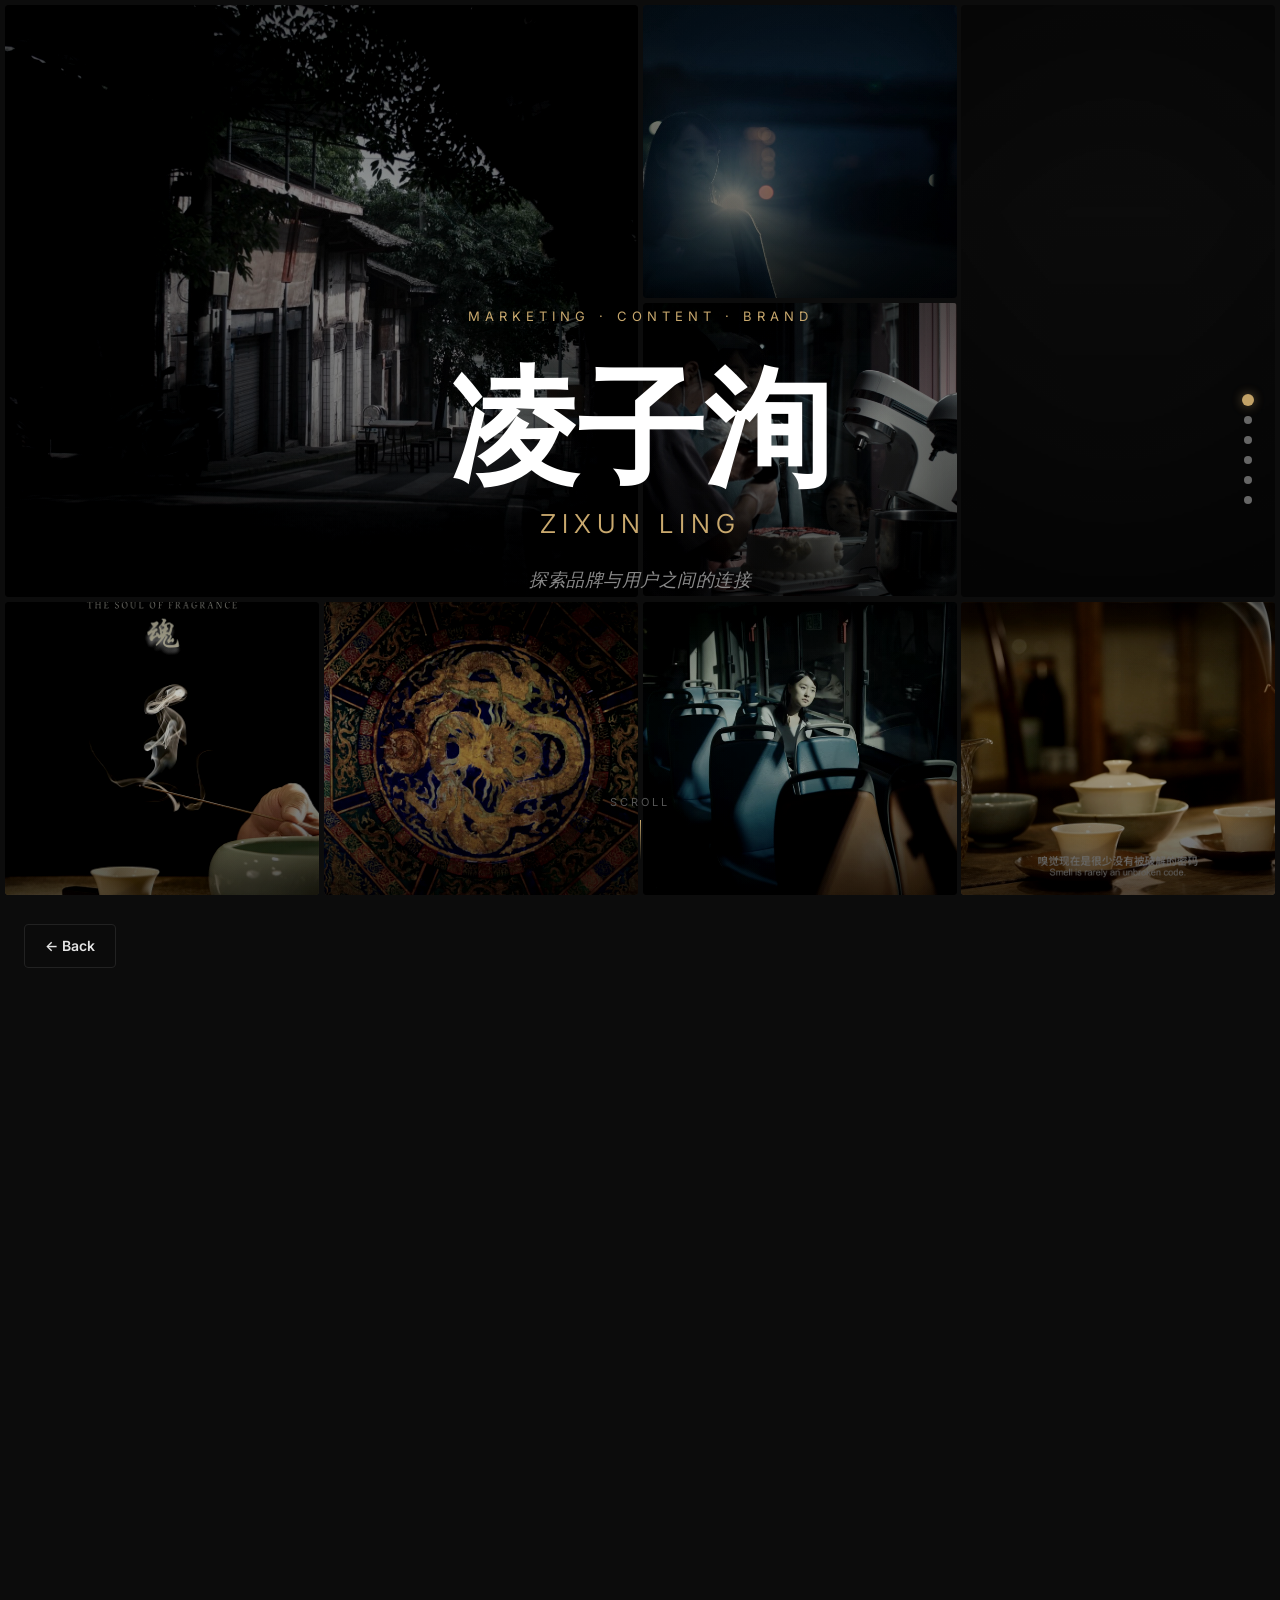
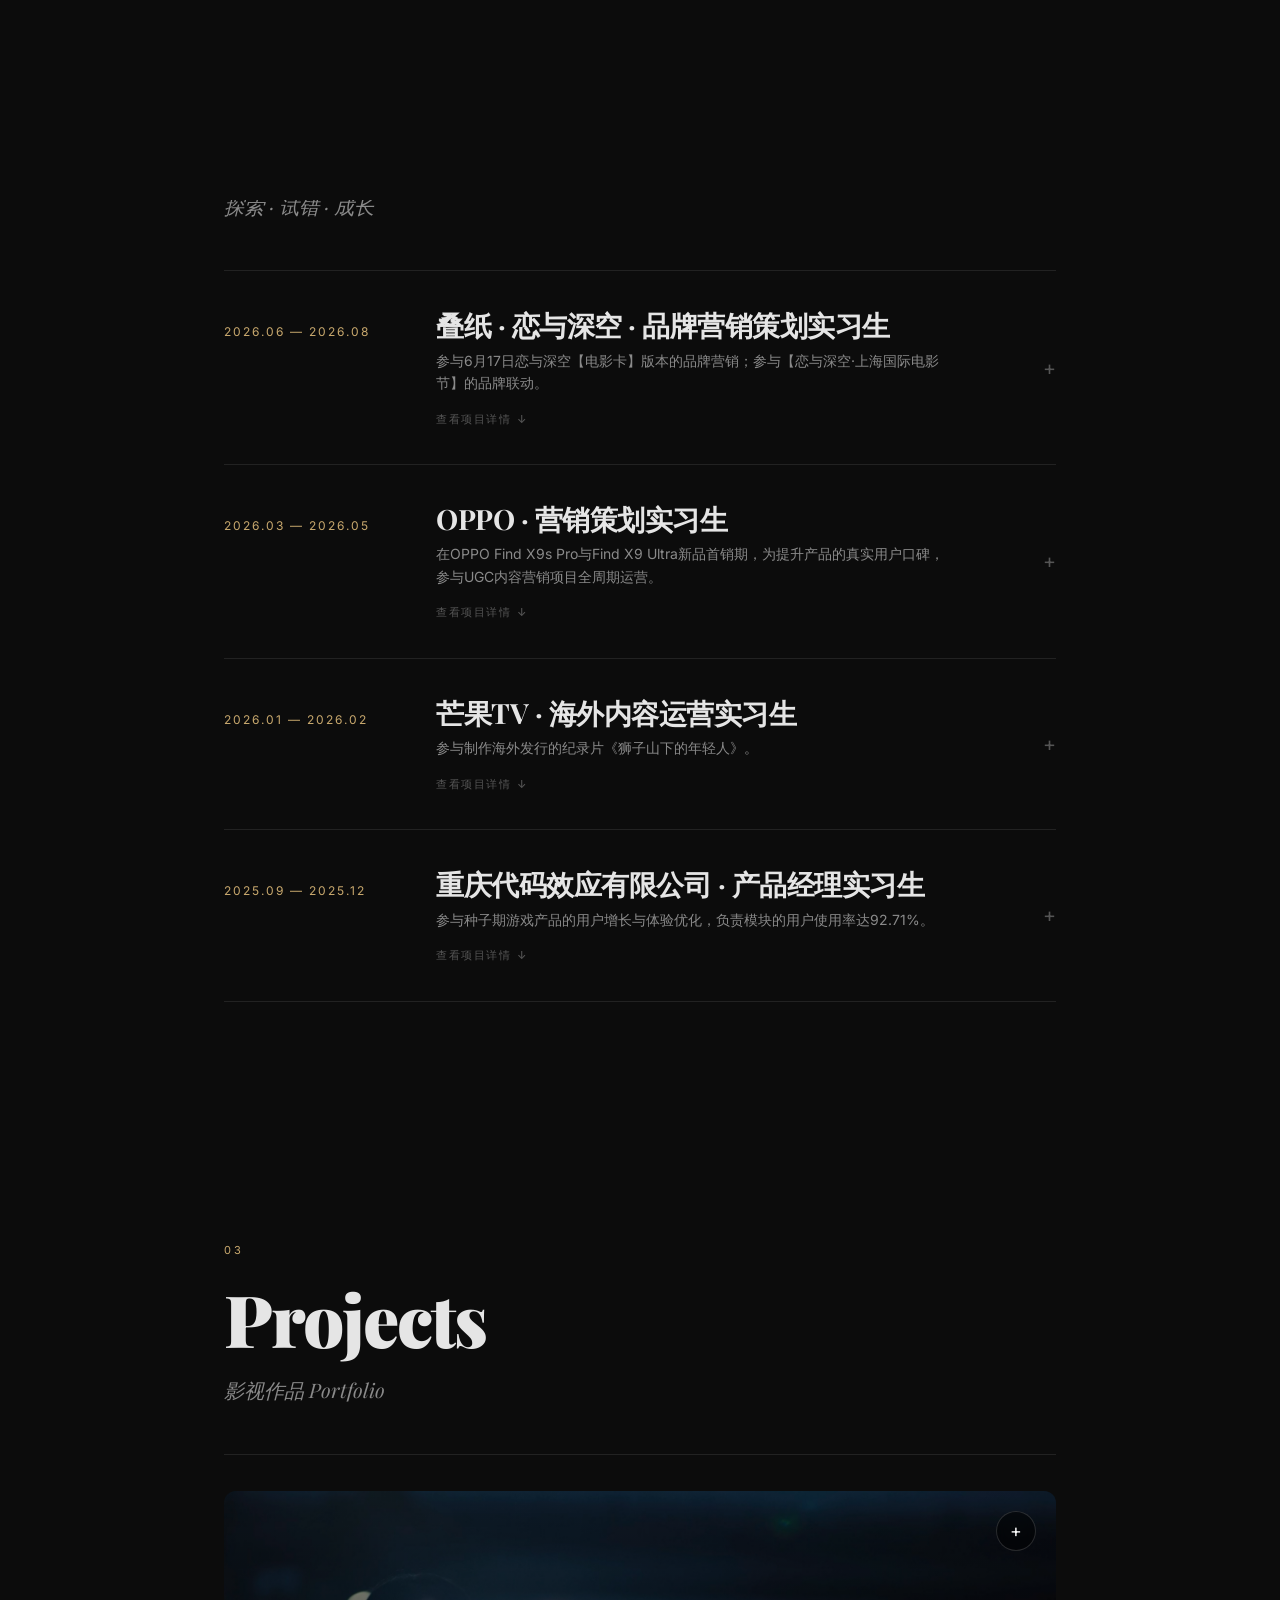
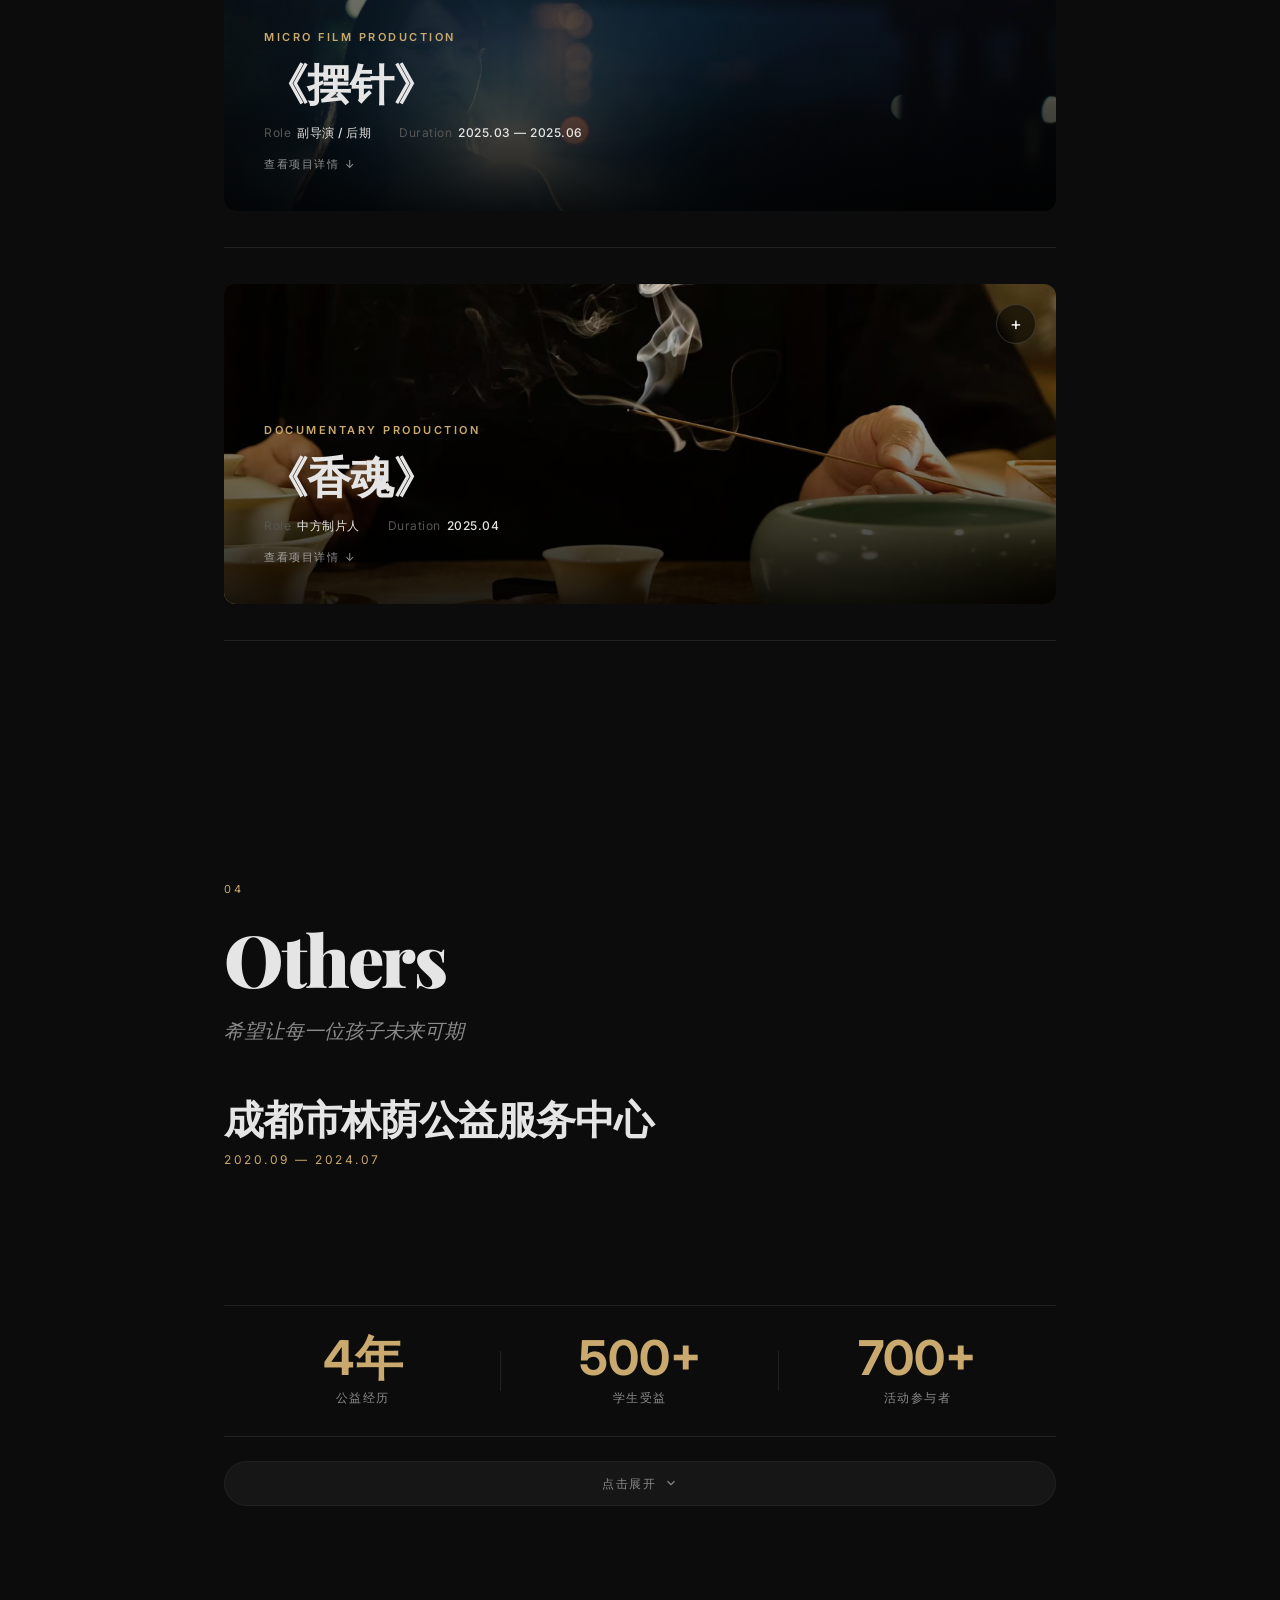
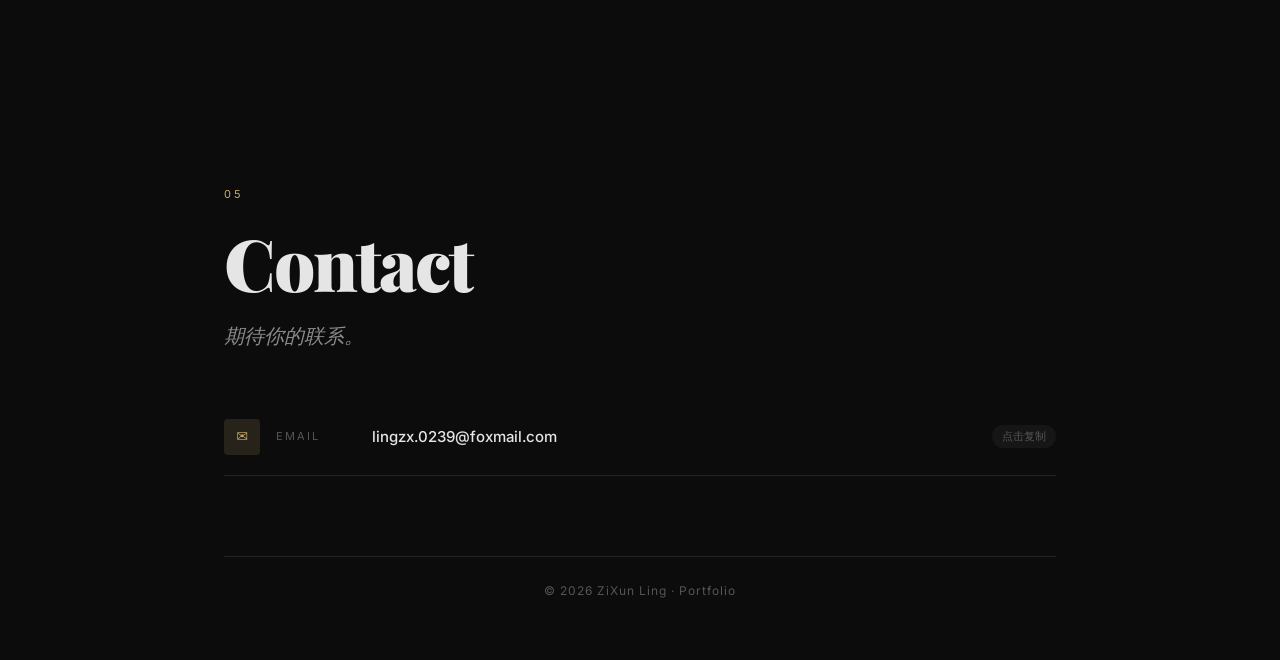
==== commit 4c53abd3: "优化 Internship/Project 展开交互：明确引导 + 自动定位 交互： - Internship/Project 卡片均新增'查看项目详情 ↓'文字提示 - 提示位于自然阅读路径：实习卡" ====
--- a/index.html
+++ b/index.html
@@ -9,7 +9,7 @@
   <link rel="preconnect" href="https://fonts.googleapis.com" />
   <link rel="preconnect" href="https://fonts.gstatic.com" crossorigin />
   <link href="https://fonts.googleapis.com/css2?family=Playfair+Display:ital,wght@0,400;0,700;0,900;1,400;1,700&family=Inter:wght@300;400;500;600;700&display=swap" rel="stylesheet" />
-  <link rel="stylesheet" href="css/style.css" />
+  <link rel="stylesheet" href="css/style.css?v=20260805" />
 </head>
 <body>
 
@@ -142,6 +142,6 @@
     <div class="loader-bar"><div class="loader-progress" id="loaderProgress"></div></div>
   </div>
 
-  <script src="js/main.js"></script>
+  <script src="js/main.js?v=20260805"></script>
 </body>
 </html>
--- a/css/style.css
+++ b/css/style.css
@@ -22,7 +22,7 @@
   --radius-lg: 12px;
 
   --font-display: 'Playfair Display', 'Georgia', serif;
-  --font-body: 'Inter', system-ui, -apple-system, sans-serif;
+  --font-body: 'Inter', system-ui, -apple-system, 'PingFang SC', 'Microsoft YaHei', sans-serif;
 
   --ease-out-expo: cubic-bezier(0.16, 1, 0.3, 1);
   --ease-in-out: cubic-bezier(0.4, 0, 0.2, 1);
@@ -546,7 +546,7 @@
 }
 
 .case-item:hover .case-header {
-  background: rgba(201, 169, 110, 0.03);
+  background: rgba(201, 169, 110, 0.05);
 }
 
 .case-item.active .case-header {
@@ -596,6 +596,37 @@
 .case-item.active .case-toggle {
   transform: rotate(45deg);
   color: var(--accent);
+}
+
+/* ── Expand hint ── */
+.case-expand-hint {
+  display: inline-flex;
+  align-items: center;
+  gap: 6px;
+  font-size: 11px;
+  font-weight: 500;
+  letter-spacing: 1.5px;
+  text-transform: uppercase;
+  color: var(--text-muted);
+  margin-top: 10px;
+  transition: color 0.3s ease;
+}
+
+.case-expand-arrow {
+  transition: transform 0.3s var(--ease-out-expo);
+}
+
+.case-item:hover .case-expand-hint,
+.case-item.active .case-expand-hint {
+  color: var(--accent);
+}
+
+.case-item:hover .case-expand-arrow {
+  transform: translateY(2px);
+}
+
+.case-item.active .case-expand-arrow {
+  transform: rotate(180deg);
 }
 
 /* ── Expandable Body ── */
@@ -717,9 +748,9 @@
 /* ── C. External Links ── */
 .case-links {
   display: flex;
-  gap: 24px;
+  gap: 16px;
   flex-wrap: wrap;
-  padding-top: 8px;
+  padding-top: 20px;
   border-top: 1px solid var(--border);
 }
 
@@ -729,16 +760,37 @@
   letter-spacing: 0.5px;
   display: inline-flex;
   align-items: center;
-  gap: 6px;
-  padding: 10px 0;
-  transition: color 0.3s ease, gap 0.3s ease;
-}
-
-.case-link-accent { color: var(--accent); }
-.case-link-accent:hover { color: var(--accent-hover); gap: 10px; }
-
-.case-link-ghost { color: var(--text-muted); }
-.case-link-ghost:hover { color: var(--text); gap: 10px; }
+  gap: 8px;
+  padding: 10px 20px;
+  border-radius: var(--radius);
+  border: 1px solid var(--border);
+  background: var(--surface);
+  transition: all 0.3s var(--ease-out-expo);
+}
+
+.case-link-accent {
+  color: var(--accent);
+  border-color: rgba(201, 169, 110, 0.35);
+  background: rgba(201, 169, 110, 0.06);
+}
+.case-link-accent:hover {
+  color: var(--accent-hover);
+  border-color: var(--accent);
+  background: rgba(201, 169, 110, 0.12);
+  gap: 12px;
+  transform: translateY(-1px);
+}
+
+.case-link-ghost {
+  color: var(--text-muted);
+  border-color: var(--border);
+}
+.case-link-ghost:hover {
+  color: var(--text);
+  border-color: var(--text-sub);
+  gap: 12px;
+  transform: translateY(-1px);
+}
 
 /* ── D. Feature Showcase (product demo — vertical phone ratio) ── */
 .case-features {
@@ -871,6 +923,7 @@
   height: 320px;
   background-size: cover;
   background-position: center;
+  cursor: pointer;
   border-radius: var(--radius-lg);
   cursor: pointer;
   overflow: hidden;
@@ -994,6 +1047,37 @@
   transform: rotate(45deg);
   border-color: var(--accent);
   color: var(--accent);
+}
+
+/* ── Expand hint ── */
+.film-case-expand-hint {
+  display: inline-flex;
+  align-items: center;
+  gap: 6px;
+  font-size: 11px;
+  font-weight: 500;
+  letter-spacing: 1.5px;
+  text-transform: uppercase;
+  color: rgba(255,255,255,0.55);
+  margin-top: 14px;
+  transition: color 0.3s ease;
+}
+
+.film-case-expand-arrow {
+  transition: transform 0.3s var(--ease-out-expo);
+}
+
+.film-case-header:hover .film-case-expand-hint,
+.film-case.active .film-case-expand-hint {
+  color: var(--accent);
+}
+
+.film-case-header:hover .film-case-expand-arrow {
+  transform: translateY(2px);
+}
+
+.film-case.active .film-case-expand-arrow {
+  transform: rotate(180deg);
 }
 
 /* ── Expandable Body ── */
@@ -1441,7 +1525,6 @@
 .welfare-intro {
   font-family: var(--font-display);
   font-size: clamp(16px, 2vw, 20px);
-  font-style: italic;
   font-weight: 400;
   line-height: 1.8;
   color: var(--text-sub);
@@ -1491,9 +1574,9 @@
 }
 
 .welfare-stat-value {
-  font-family: var(--font-display);
+  font-family: var(--font-body);
   font-size: clamp(32px, 5vw, 48px);
-  font-weight: 900;
+  font-weight: 700;
   color: var(--accent);
   line-height: 1;
 }
@@ -1507,29 +1590,35 @@
 
 /* ── Stats toggle hint ── */
 .welfare-stats-hint {
-  display: flex;
+  display: inline-flex;
   align-items: center;
   justify-content: center;
-  gap: 6px;
-  padding: 12px 0 0;
+  gap: 8px;
+  padding: 12px 24px;
   margin-bottom: 40px;
   cursor: pointer;
-  transition: margin-bottom 0.4s var(--ease-out-expo), opacity 0.3s ease;
+  border: 1px solid var(--border);
+  border-radius: 999px;
+  background: var(--surface);
+  transition: all 0.35s var(--ease-out-expo);
 }
 
 .welfare-stats-hint:hover {
-  opacity: 0.7;
+  border-color: var(--accent);
+  background: rgba(201, 169, 110, 0.08);
+  transform: translateY(-1px);
 }
 
 .welfare-stats.expanded + .welfare-stats-hint {
-  margin-bottom: 8px;
+  margin-bottom: 20px;
 }
 
 .welfare-stats-hint-text {
-  font-size: 11px;
-  letter-spacing: 2px;
+  font-size: 12px;
+  font-weight: 500;
+  letter-spacing: 1.5px;
   text-transform: uppercase;
-  color: var(--text-muted);
+  color: var(--text-sub);
   transition: color 0.3s ease;
 }
 
@@ -1539,7 +1628,7 @@
 
 .welfare-stats-hint-chevron {
   transition: transform 0.4s var(--ease-out-expo);
-  color: var(--text-muted);
+  color: var(--text-sub);
 }
 
 .welfare-stats.expanded + .welfare-stats-hint .welfare-stats-hint-chevron {
@@ -1850,11 +1939,18 @@
   padding: 3px 10px;
   border-radius: 999px;
   transition: all 0.3s;
+  white-space: nowrap;
+}
+
+.contact-copy:hover .contact-copy-tip {
+  color: var(--accent);
+  border: 1px solid rgba(200, 168, 106, 0.3);
 }
 
 .contact-copy-tip.copied {
   background: var(--accent-dim);
   color: var(--accent);
+  border-color: transparent;
 }
 
 /* ============================================
@@ -2030,6 +2126,7 @@
   .case-company { font-size: 18px; line-height: 1.3; }
   .case-brief { font-size: 13px; line-height: 1.5; }
   .case-toggle { font-size: 18px; }
+  .case-expand-hint { font-size: 10px; margin-top: 8px; }
   .case-body-inner {
     padding: 20px 0 36px 0;
     gap: 28px;
@@ -2059,8 +2156,8 @@
   /* Media showcase */
   .case-media-main { border-radius: 8px; }
   .case-thumb { width: 80px; height: 50px; }
-  .case-links { gap: 16px; }
-  .case-link { font-size: 12px; padding: 8px 0; }
+  .case-links { gap: 12px; }
+  .case-link { font-size: 12px; padding: 8px 16px; }
 
   /* ── Projects Film Portfolio ── */
   .film-case-header {
@@ -2078,6 +2175,7 @@
   .film-case-meta { gap: 14px; }
   .film-case-meta-item { font-size: 11px; }
   .film-case-toggle { width: 34px; height: 34px; top: 14px; right: 14px; font-size: 16px; }
+  .film-case-expand-hint { font-size: 10px; margin-top: 10px; }
   .film-case-body-inner { padding: 0 18px 36px; gap: 32px; }
   .film-ov-label { font-size: 10px; margin-bottom: 10px; }
   .film-ov-intro { font-size: 14px; line-height: 1.7; }
@@ -2095,8 +2193,8 @@
   .welfare-stat-value { font-size: clamp(26px, 7vw, 36px); }
   .welfare-stat-label { font-size: 10px; letter-spacing: 1px; }
   .welfare-stat:not(:last-child)::after { height: 28px; }
-  .welfare-stats-hint { margin-bottom: 20px; padding: 8px 0 0; }
-  .welfare-stats-hint-text { font-size: 10px; letter-spacing: 1.5px; }
+  .welfare-stats-hint { margin-bottom: 20px; padding: 10px 20px; }
+  .welfare-stats-hint-text { font-size: 11px; letter-spacing: 1px; }
   .welfare-stats-hint-chevron { width: 12px; height: 12px; }
 
   .welfare-entry {
@@ -2186,7 +2284,7 @@
   .welfare-stat-value { font-size: 24px; }
   .welfare-stat-label { font-size: 9px; }
   .welfare-entry-ph-label { font-size: 14px; }
-  .welfare-stats-hint-text { font-size: 9px; }
+  .welfare-stats-hint-text { font-size: 10px; }
   .welfare-carousel-nav { width: 28px; height: 28px; }
 
   .contact-label { display: none; }
@@ -2205,6 +2303,8 @@
   .about-tags span:hover { border-color: var(--border); color: var(--text-sub); background: transparent; }
   .case-item:hover .case-header { background: transparent; }
   .case-item:hover .case-company { color: inherit; }
+  .case-item:hover .case-expand-hint { color: var(--text-muted); }
+  .case-item:hover .case-expand-arrow { transform: none; }
   .case-thumb:hover { opacity: 0.5; }
   .case-feature-device:hover { transform: none; box-shadow: 0 12px 40px rgba(0,0,0,0.5); }
   .case-feature-device:hover .case-feature-overlay { background: rgba(0,0,0,0.25); }
@@ -2214,14 +2314,18 @@
   }
   .film-case-header:hover .film-case-title { color: inherit; }
   .film-case-header:hover .film-case-toggle { background: rgba(0,0,0,0.5); border-color: rgba(255,255,255,0.15); }
+  .film-case-header:hover .film-case-expand-hint { color: rgba(255,255,255,0.55); }
+  .film-case-header:hover .film-case-expand-arrow { transform: none; }
   .film-contrib-card:hover { border-color: var(--border); color: var(--text-sub); background: transparent; }
   .film-gallery-item:hover { transform: none; box-shadow: none; }
   .welfare-entry-image:hover { transform: none; box-shadow: none; }
   .welfare-stats:hover { background: transparent; }
-  .welfare-stats-hint:hover { opacity: 1; }
+  .welfare-stats-hint:hover { border-color: var(--border); background: var(--surface); transform: none; }
   .welfare-carousel-nav { opacity: 0.6; }
   .welfare-carousel-nav:hover { background: rgba(0, 0, 0, 0.4); border-color: rgba(255,255,255,0.1); color: rgba(255,255,255,0.8); }
+  .case-link-accent:hover, .case-link-ghost:hover { transform: none; }
   .contact-row:hover { background: transparent; padding-left: 0; padding-right: 0; }
+  .contact-copy:hover .contact-copy-tip { color: var(--text-muted); border-color: transparent; }
   a.contact-row:hover .contact-arrow { color: var(--text-muted); transform: none; }
   .lightbox-close:hover, .lightbox-nav:hover { background: rgba(255,255,255,0.06); border-color: rgba(255,255,255,0.1); transform: none; }
   .lightbox-close:hover { transform: none; }
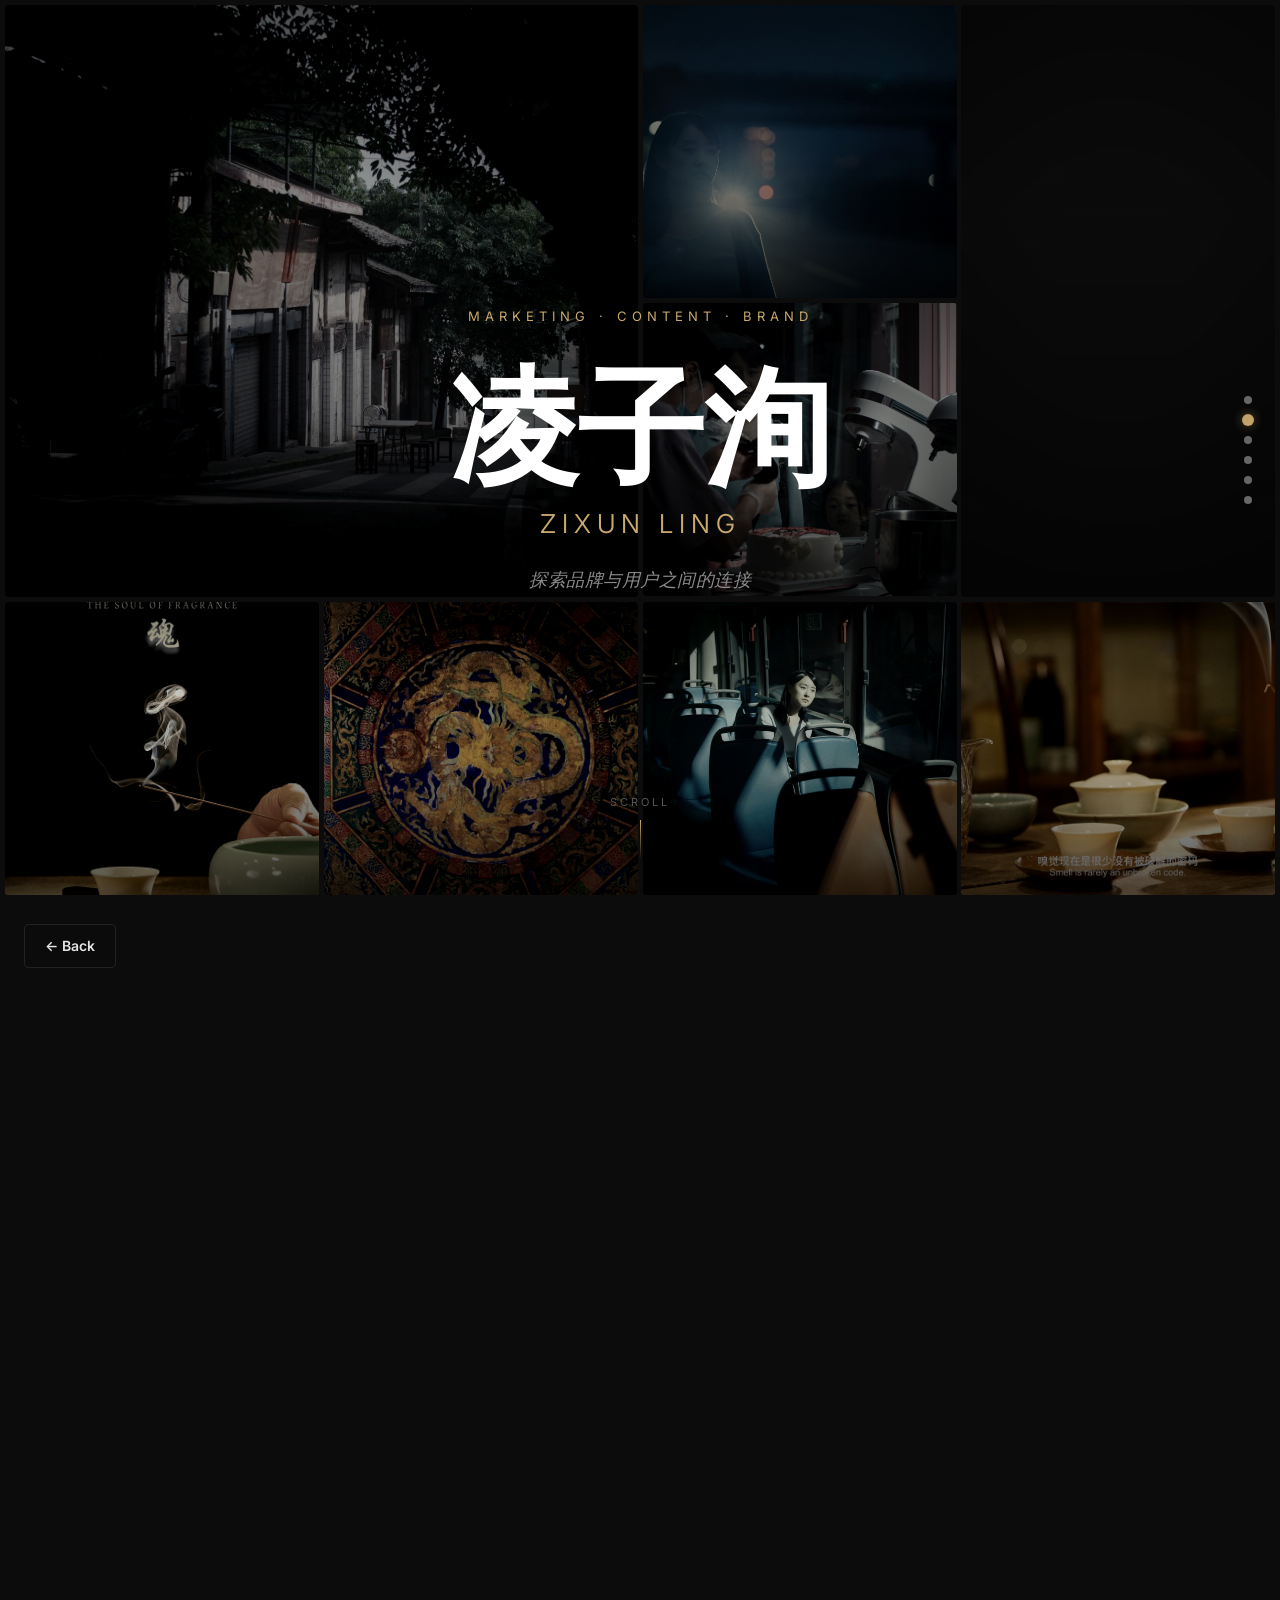
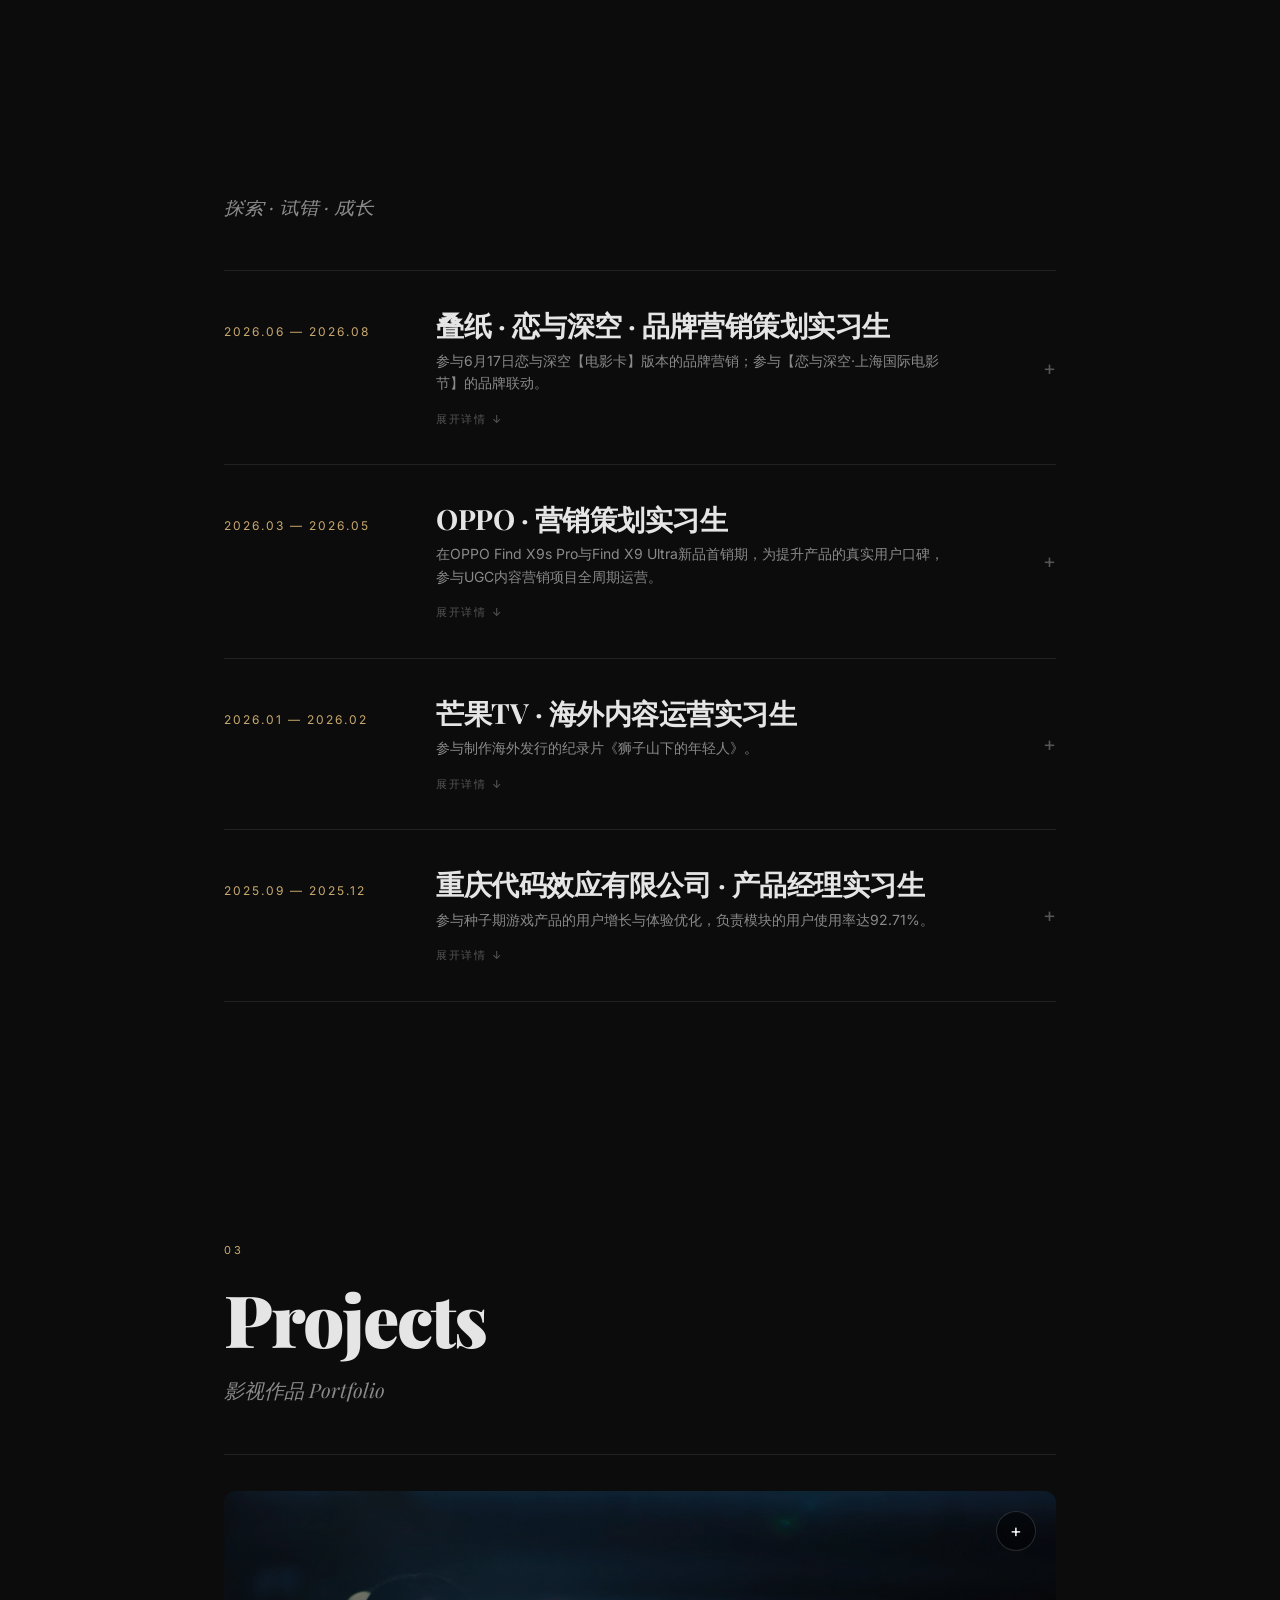
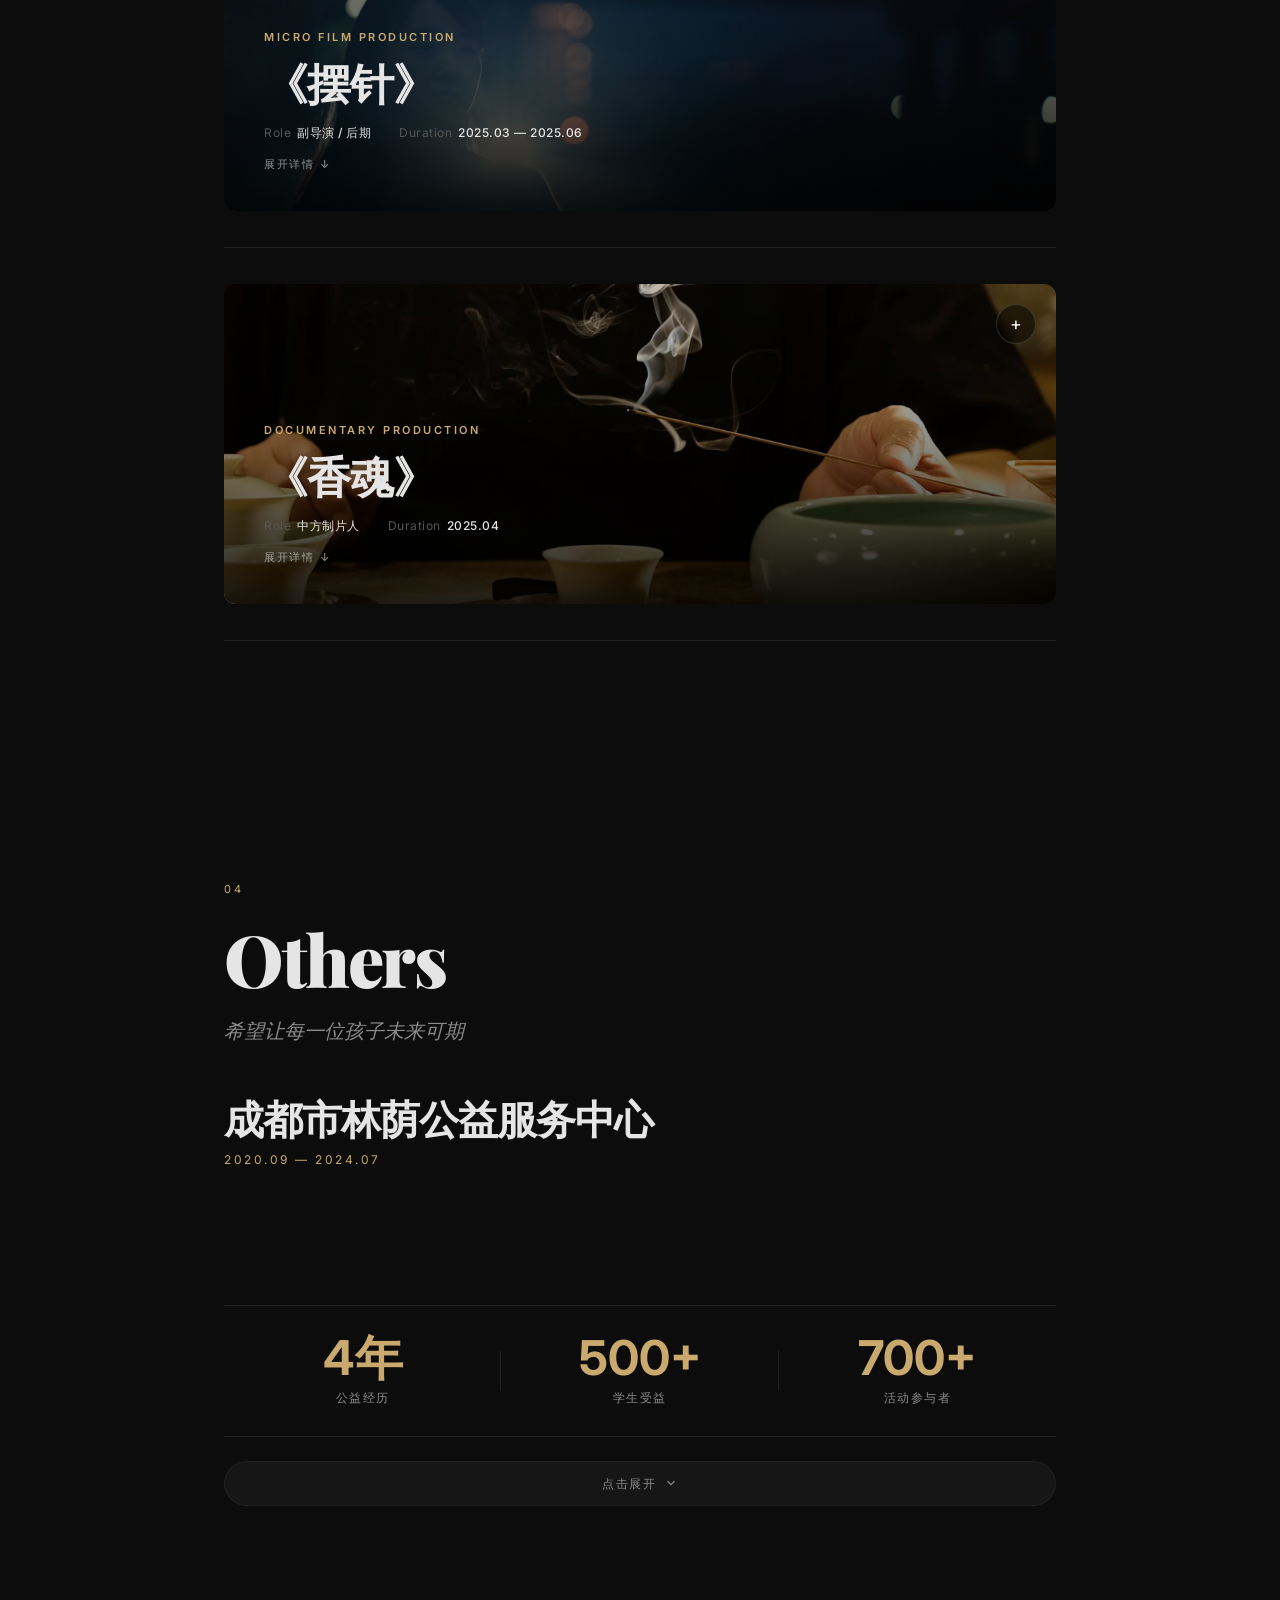
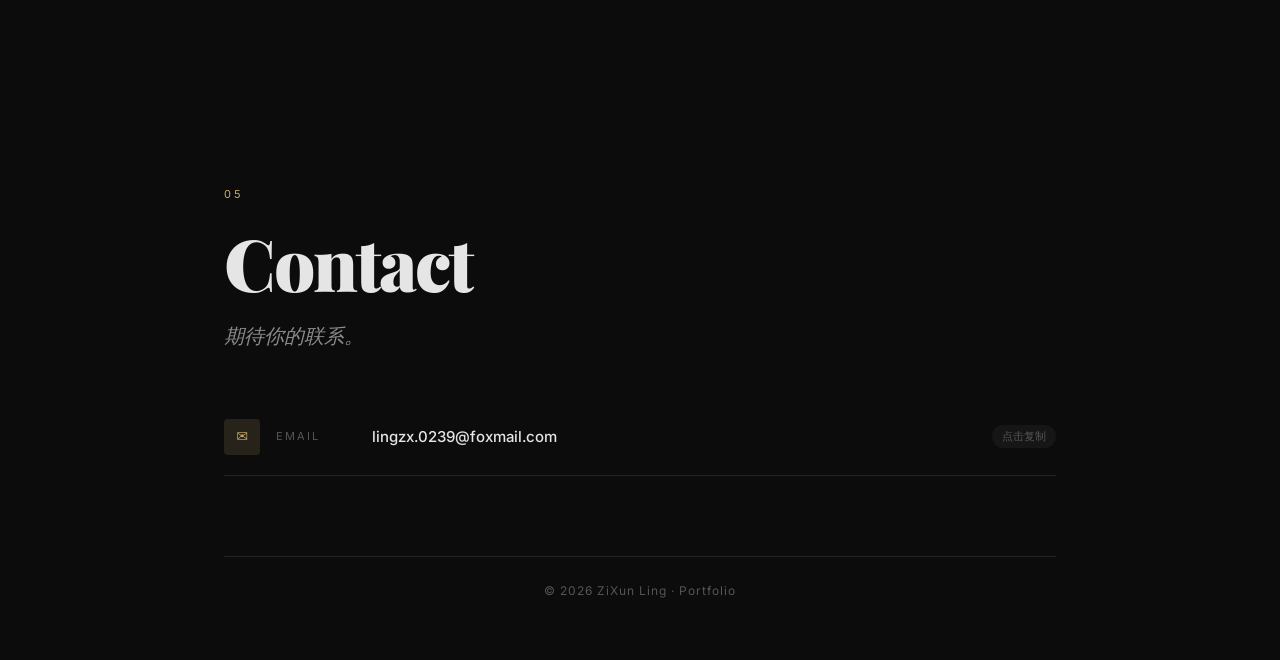
==== commit aa1645ac: "展开提示文字：'查看项目详情'→'展开详情'" ====
--- a/index.html
+++ b/index.html
@@ -9,7 +9,7 @@
   <link rel="preconnect" href="https://fonts.googleapis.com" />
   <link rel="preconnect" href="https://fonts.gstatic.com" crossorigin />
   <link href="https://fonts.googleapis.com/css2?family=Playfair+Display:ital,wght@0,400;0,700;0,900;1,400;1,700&family=Inter:wght@300;400;500;600;700&display=swap" rel="stylesheet" />
-  <link rel="stylesheet" href="css/style.css?v=20260805" />
+  <link rel="stylesheet" href="css/style.css?v=20260805-2" />
 </head>
 <body>
 
@@ -142,6 +142,6 @@
     <div class="loader-bar"><div class="loader-progress" id="loaderProgress"></div></div>
   </div>
 
-  <script src="js/main.js?v=20260805"></script>
+  <script src="js/main.js?v=20260805-2"></script>
 </body>
 </html>
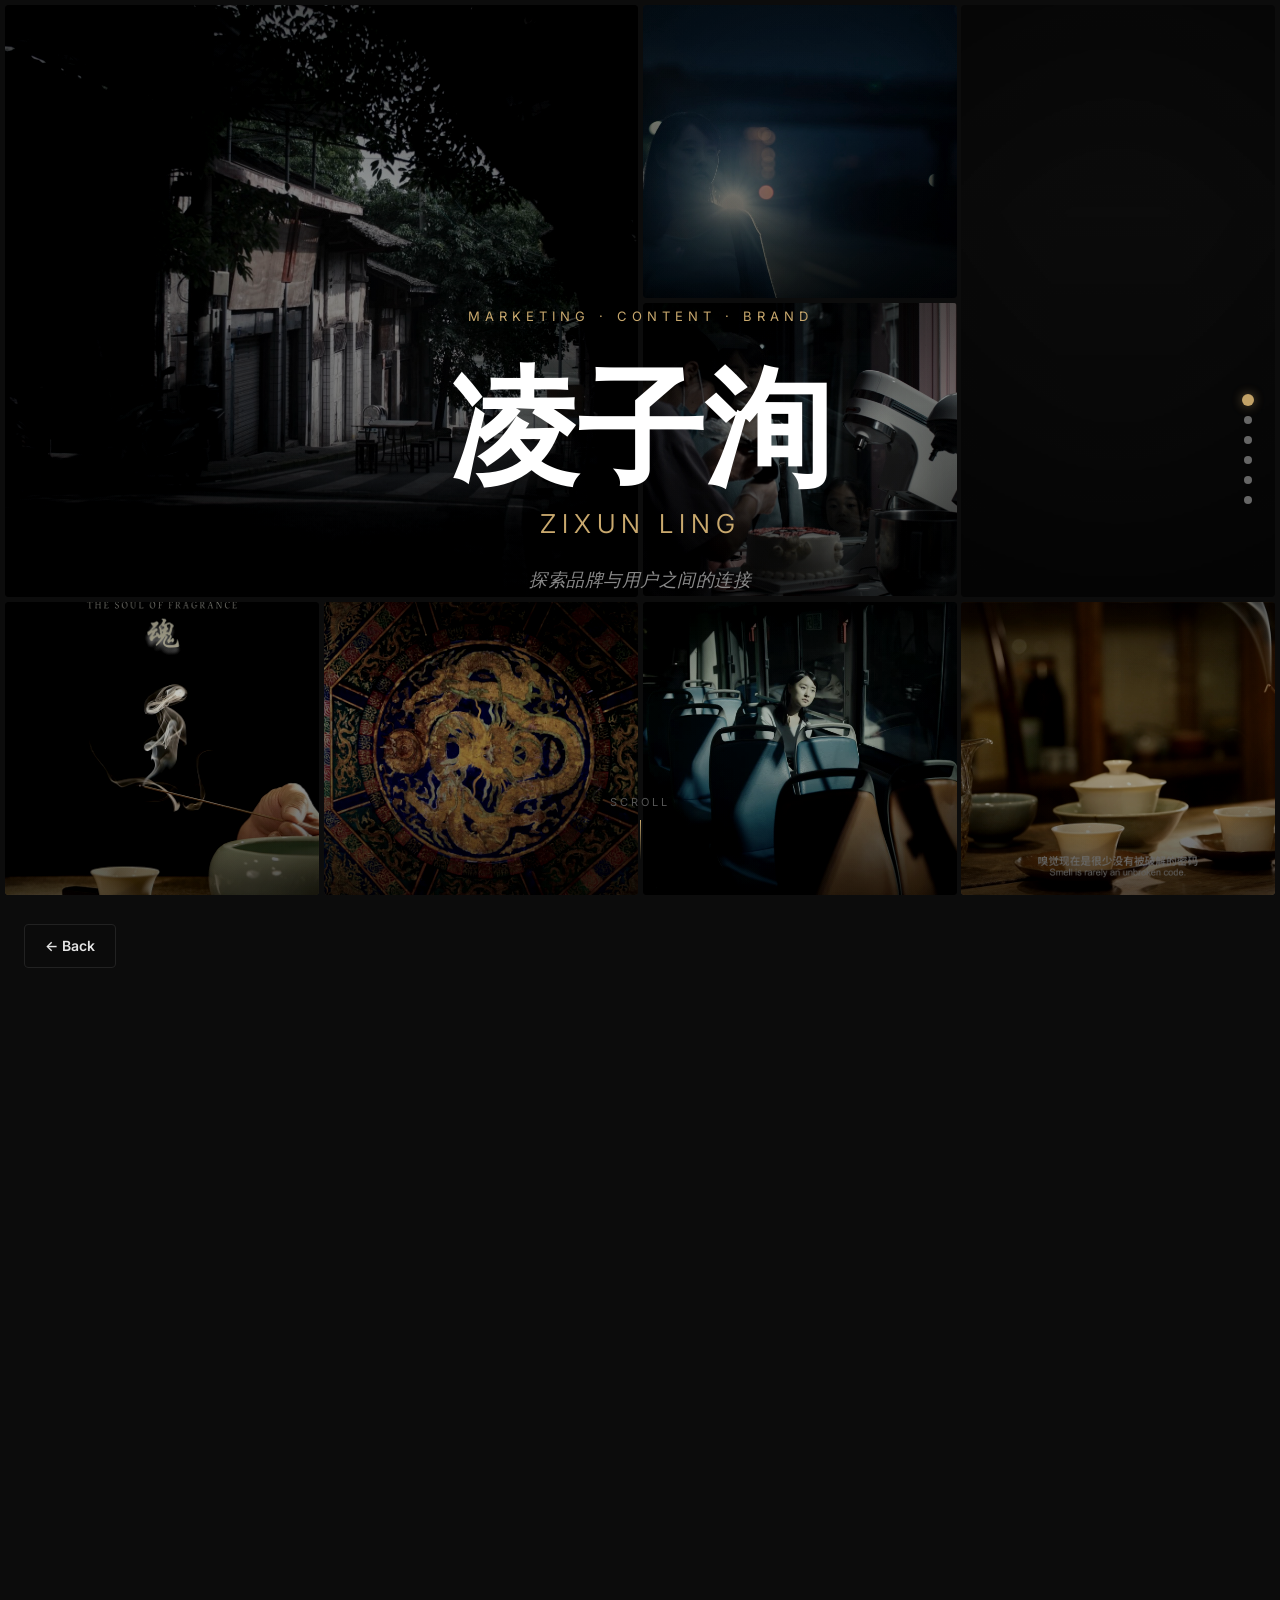
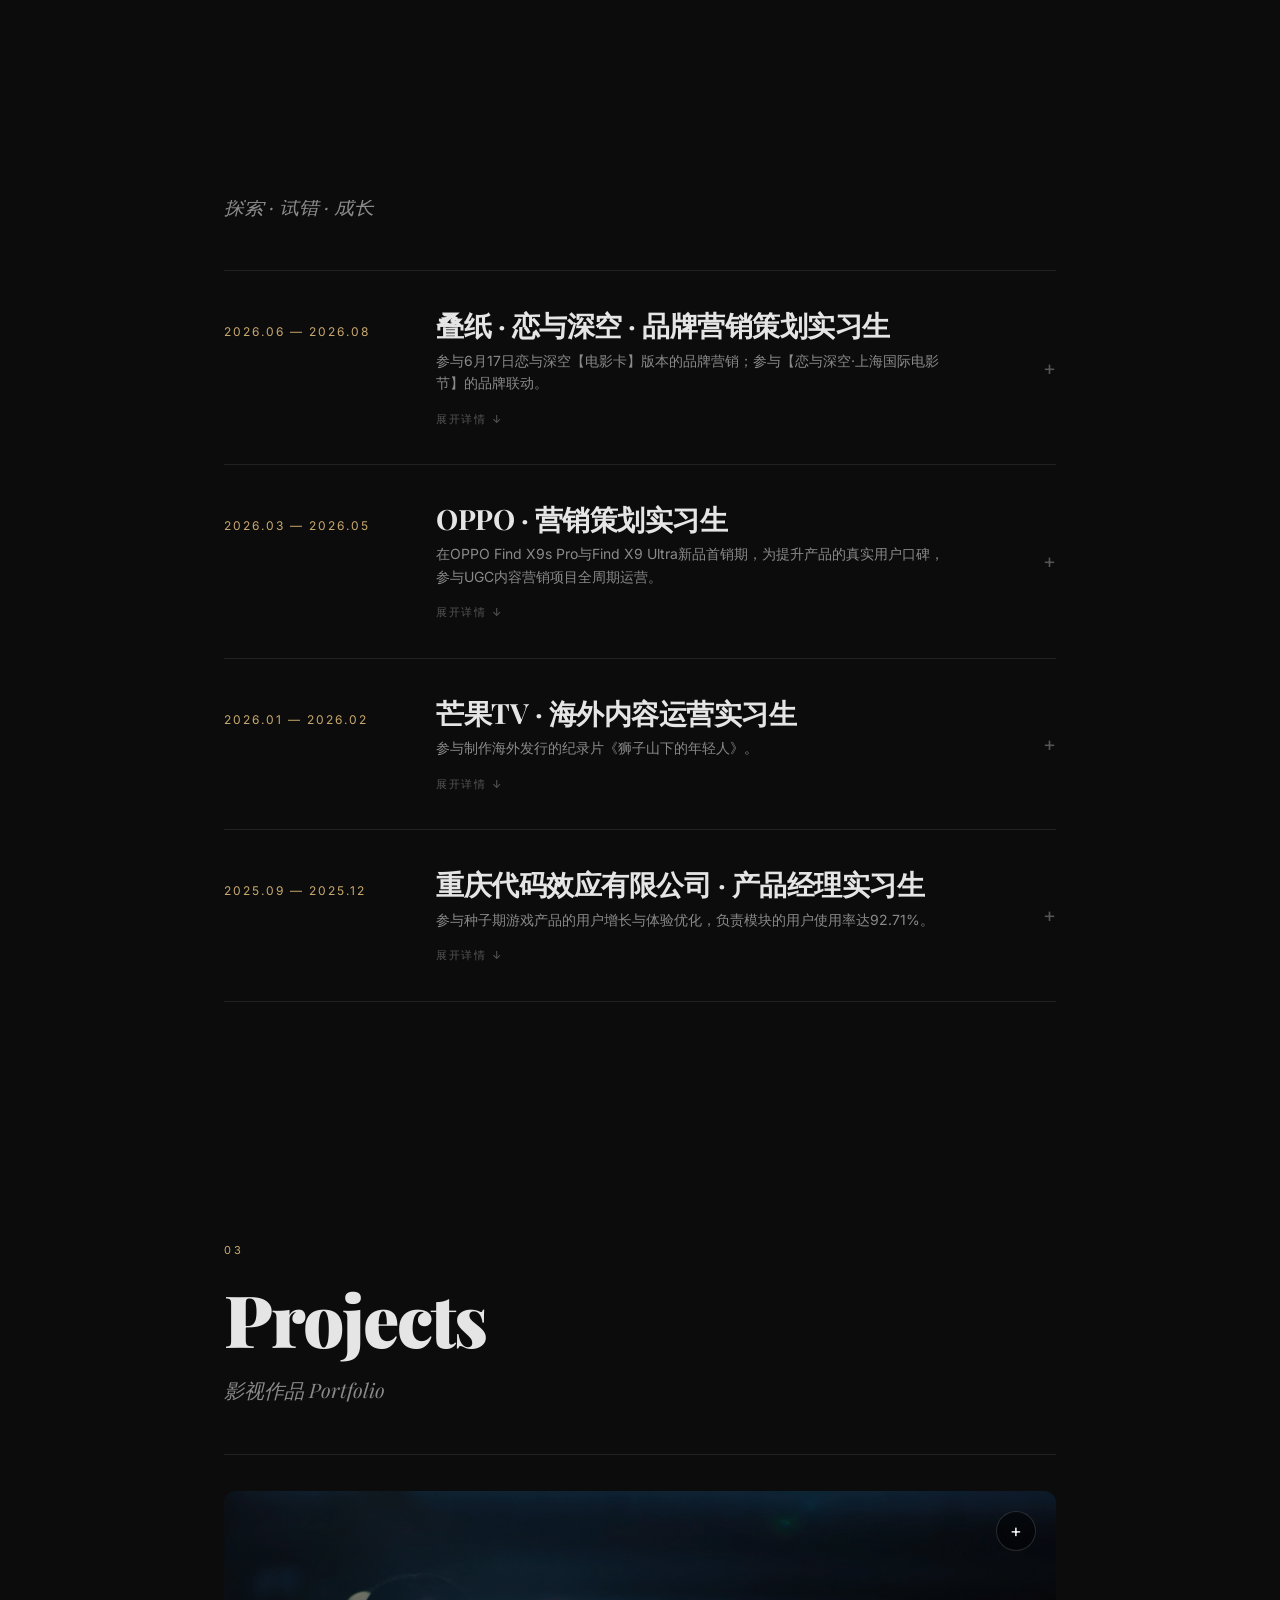
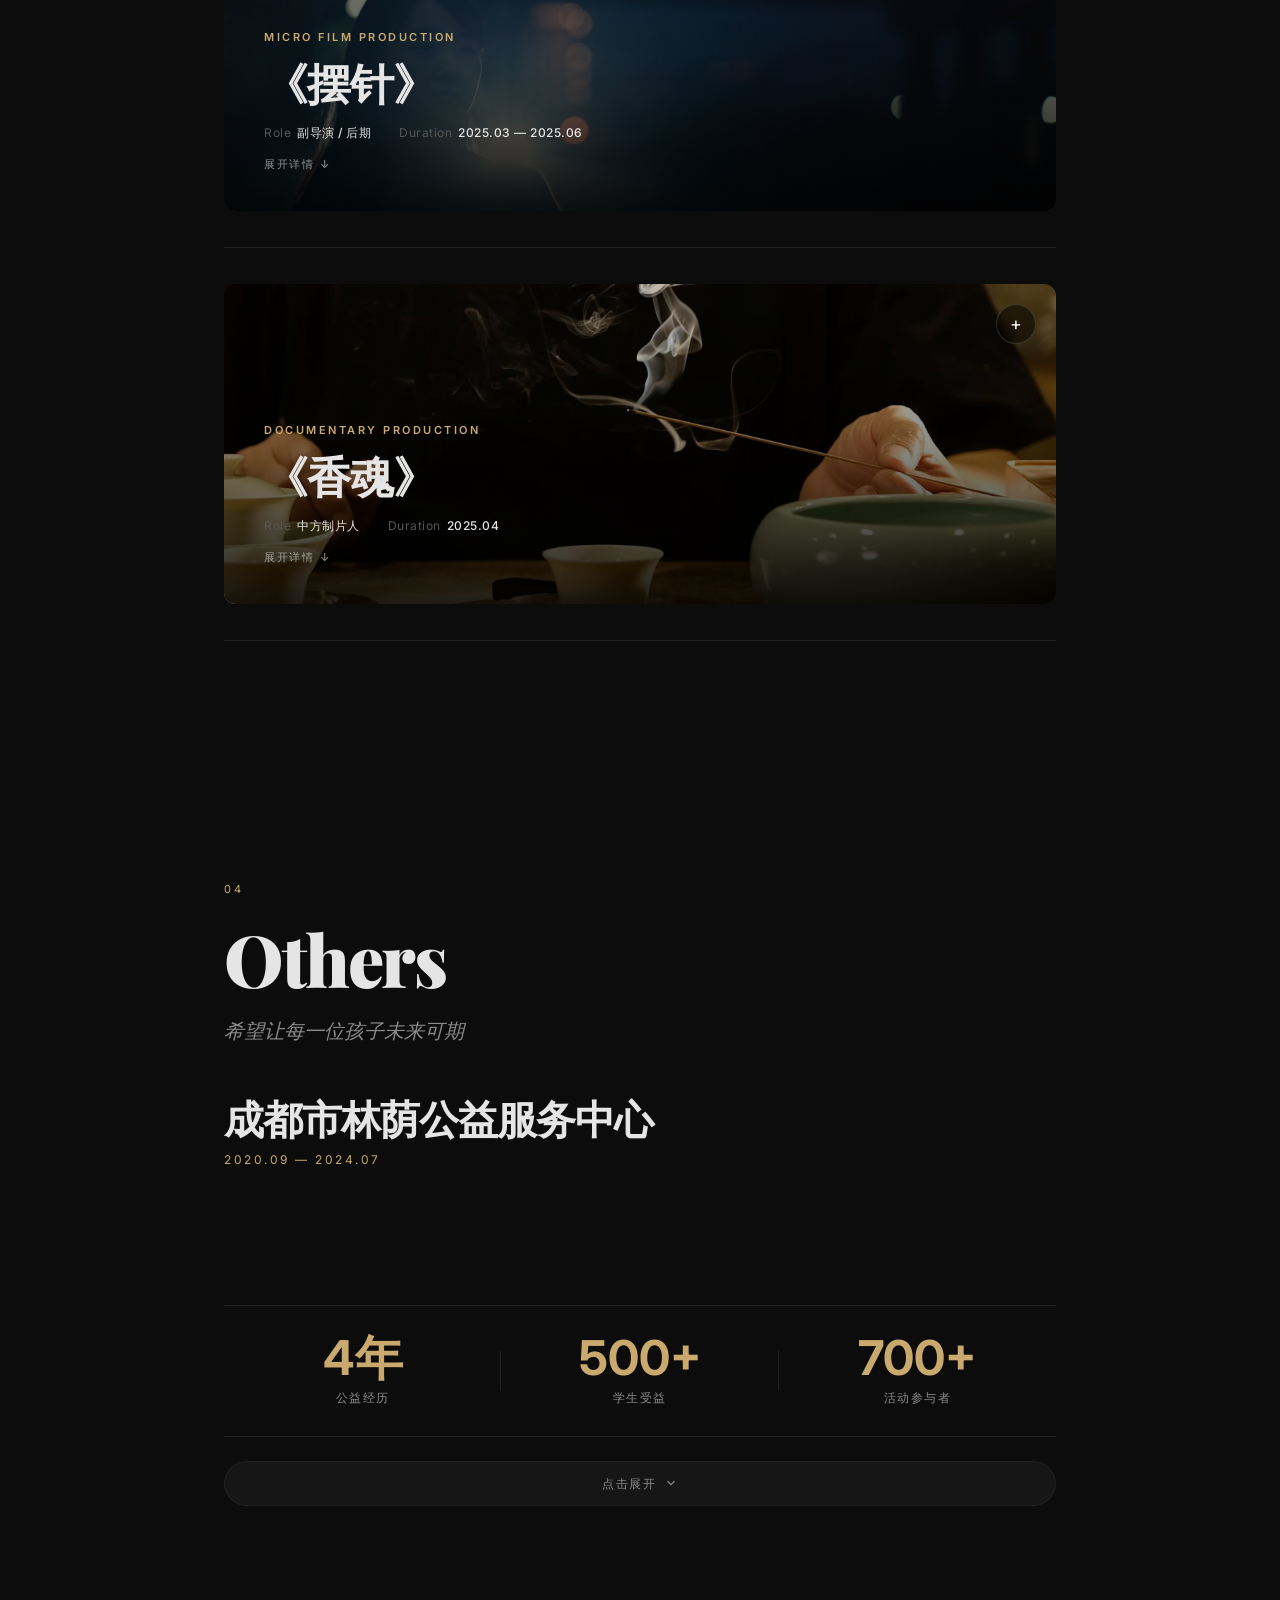
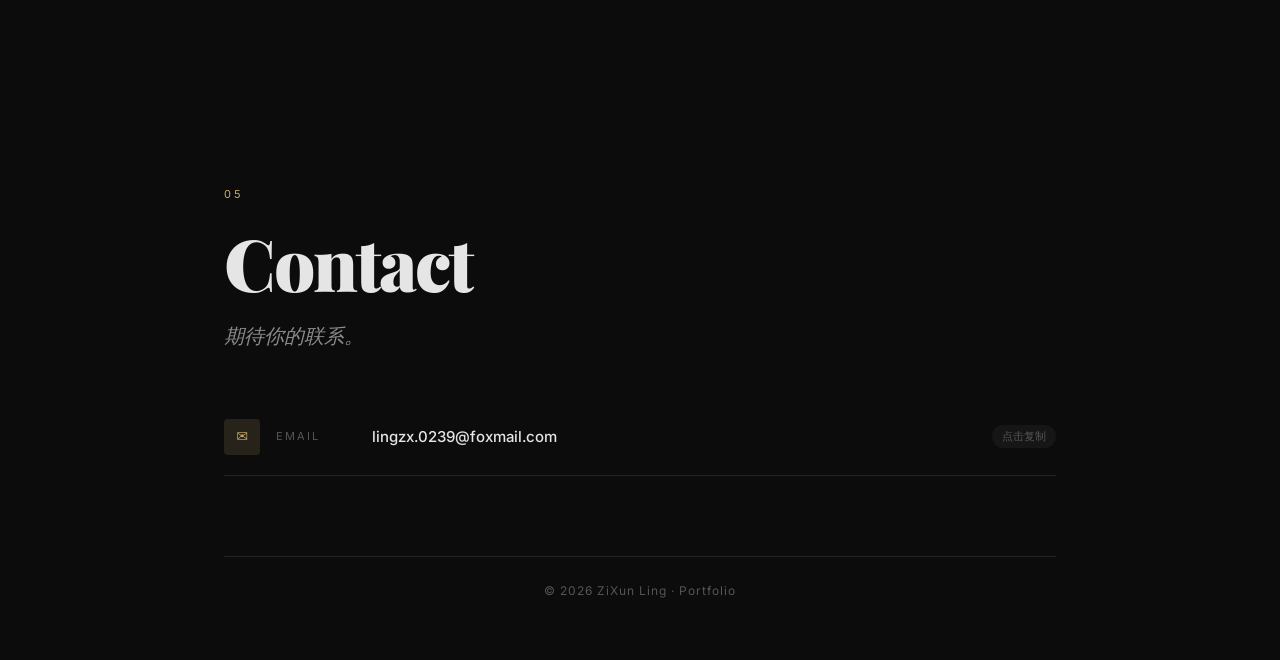
==== commit 013aadbc: "refactor: 重构叠纸实习展开内容为4模块结构（B站视频→图片跳转小红书×2→B站视频）" ====
--- a/index.html
+++ b/index.html
@@ -9,7 +9,7 @@
   <link rel="preconnect" href="https://fonts.googleapis.com" />
   <link rel="preconnect" href="https://fonts.gstatic.com" crossorigin />
   <link href="https://fonts.googleapis.com/css2?family=Playfair+Display:ital,wght@0,400;0,700;0,900;1,400;1,700&family=Inter:wght@300;400;500;600;700&display=swap" rel="stylesheet" />
-  <link rel="stylesheet" href="css/style.css?v=20260805-2" />
+  <link rel="stylesheet" href="css/style.css?v=20260814" />
 </head>
 <body>
 
@@ -142,6 +142,6 @@
     <div class="loader-bar"><div class="loader-progress" id="loaderProgress"></div></div>
   </div>
 
-  <script src="js/main.js?v=20260805-2"></script>
+  <script src="js/main.js?v=20260814"></script>
 </body>
 </html>
--- a/css/style.css
+++ b/css/style.css
@@ -898,6 +898,136 @@
 /* Internship responsive rules moved to main RESPONSIVE section below */
 
 /* ============================================
+   INTERNSHIP — Image-Link Module (clickable image + text)
+============================================ */
+.case-module-link {
+  display: grid;
+  grid-template-columns: 1.3fr 1fr;
+  gap: 32px;
+  align-items: center;
+}
+
+/* Reverse layout (odd modules — image on right) */
+.case-module-link-reverse {
+  grid-template-columns: 1fr 1.3fr;
+}
+
+.case-module-link-reverse .case-module-link-image {
+  order: 2;
+}
+
+/* ── Clickable Image ── */
+.case-module-link-image {
+  position: relative;
+  border-radius: var(--radius-lg);
+  overflow: hidden;
+  aspect-ratio: 4 / 3;
+  display: block;
+  background: var(--surface);
+  transition: transform 0.4s var(--ease-out-expo), box-shadow 0.4s ease;
+}
+
+.case-module-link-image:hover {
+  transform: translateY(-4px);
+  box-shadow: 0 16px 48px rgba(0,0,0,0.4);
+}
+
+.case-module-link-image img {
+  width: 100%;
+  height: 100%;
+  object-fit: cover;
+  display: block;
+  transition: transform 0.5s var(--ease-out-expo), filter 0.4s ease;
+  filter: saturate(0.8) brightness(0.9);
+}
+
+.case-module-link-image:hover img {
+  transform: scale(1.05);
+  filter: saturate(1) brightness(1);
+}
+
+/* Placeholder */
+.case-module-link-placeholder {
+  display: flex;
+  align-items: center;
+  justify-content: center;
+  background: linear-gradient(135deg, #1A1A2E, #16213E);
+}
+
+.case-module-link-ph-label {
+  font-family: var(--font-display);
+  font-size: 16px;
+  font-style: italic;
+  color: rgba(255,255,255,0.25);
+  letter-spacing: 1px;
+  text-align: center;
+  padding: 0 24px;
+}
+
+/* External link hover hint */
+.case-module-link-hint {
+  position: absolute;
+  top: 12px;
+  right: 12px;
+  width: 36px;
+  height: 36px;
+  border-radius: 50%;
+  background: rgba(0, 0, 0, 0.5);
+  backdrop-filter: blur(8px);
+  -webkit-backdrop-filter: blur(8px);
+  display: flex;
+  align-items: center;
+  justify-content: center;
+  color: rgba(255, 255, 255, 0.7);
+  opacity: 0;
+  transition: opacity 0.3s var(--ease-out-expo), transform 0.3s var(--ease-out-expo);
+  pointer-events: none;
+  z-index: 2;
+}
+
+.case-module-link-image:hover .case-module-link-hint {
+  opacity: 1;
+  transform: scale(1.1);
+}
+
+/* Subtle vignette */
+.case-module-link-image::after {
+  content: '';
+  position: absolute;
+  inset: 0;
+  background: radial-gradient(ellipse at center, rgba(0,0,0,0) 60%, rgba(0,0,0,0.2) 100%);
+  pointer-events: none;
+  transition: opacity 0.3s ease;
+  z-index: 1;
+}
+
+.case-module-link-image:hover::after {
+  opacity: 0.3;
+}
+
+/* ── Text ── */
+.case-module-link-text {
+  display: flex;
+  flex-direction: column;
+  gap: 12px;
+}
+
+.case-module-link-title {
+  font-family: var(--font-display);
+  font-size: clamp(18px, 2.2vw, 24px);
+  font-weight: 700;
+  letter-spacing: -0.3px;
+  line-height: 1.3;
+  color: var(--text);
+}
+
+.case-module-link-caption {
+  font-size: 14px;
+  line-height: 1.75;
+  color: var(--text-sub);
+}
+
+/* ============================================
    PROJECTS — Film Portfolio Accordion
 ============================================ */
 .film-portfolio {
@@ -1144,6 +1274,30 @@
 
 /* ── 3. Visual Gallery ── */
 .film-gallery-section { }
+
+/* ── 2b. Video Embed ── */
+.film-video-section {
+  margin-top: 4px;
+}
+
+.film-video-wrapper {
+  position: relative;
+  width: 100%;
+  max-width: 800px;
+  padding-bottom: 56.25%; /* 16:9 */
+  border-radius: var(--radius);
+  overflow: hidden;
+  border: 1px solid var(--border);
+}
+
+.film-video-wrapper iframe {
+  position: absolute;
+  top: 0;
+  left: 0;
+  width: 100%;
+  height: 100%;
+  border: 0;
+}
 
 .film-gallery-grid {
   display: grid;
@@ -2159,6 +2313,19 @@
   .case-links { gap: 12px; }
   .case-link { font-size: 12px; padding: 8px 16px; }
 
+  /* Image-link module — stack vertically on mobile */
+  .case-module-link {
+    grid-template-columns: 1fr;
+    gap: 16px;
+  }
+  .case-module-link-reverse { grid-template-columns: 1fr; }
+  .case-module-link-reverse .case-module-link-image { order: 0; }
+  .case-module-link-image { aspect-ratio: 3 / 2; }
+  .case-module-link-title { font-size: 17px; }
+  .case-module-link-caption { font-size: 13px; line-height: 1.6; }
+  .case-module-link-hint { opacity: 0.6; }
+  .case-module-link-ph-label { font-size: 14px; }
+
   /* ── Projects Film Portfolio ── */
   .film-case-header {
     height: 220px;
@@ -2324,6 +2491,10 @@
   .welfare-carousel-nav { opacity: 0.6; }
   .welfare-carousel-nav:hover { background: rgba(0, 0, 0, 0.4); border-color: rgba(255,255,255,0.1); color: rgba(255,255,255,0.8); }
   .case-link-accent:hover, .case-link-ghost:hover { transform: none; }
+  .case-module-link-image:hover { transform: none; box-shadow: none; }
+  .case-module-link-image:hover img { transform: none; filter: saturate(0.8) brightness(0.9); }
+  .case-module-link-image:hover .case-module-link-hint { opacity: 0.6; transform: none; }
+  .case-module-link-image:hover::after { opacity: 1; }
   .contact-row:hover { background: transparent; padding-left: 0; padding-right: 0; }
   .contact-copy:hover .contact-copy-tip { color: var(--text-muted); border-color: transparent; }
   a.contact-row:hover .contact-arrow { color: var(--text-muted); transform: none; }
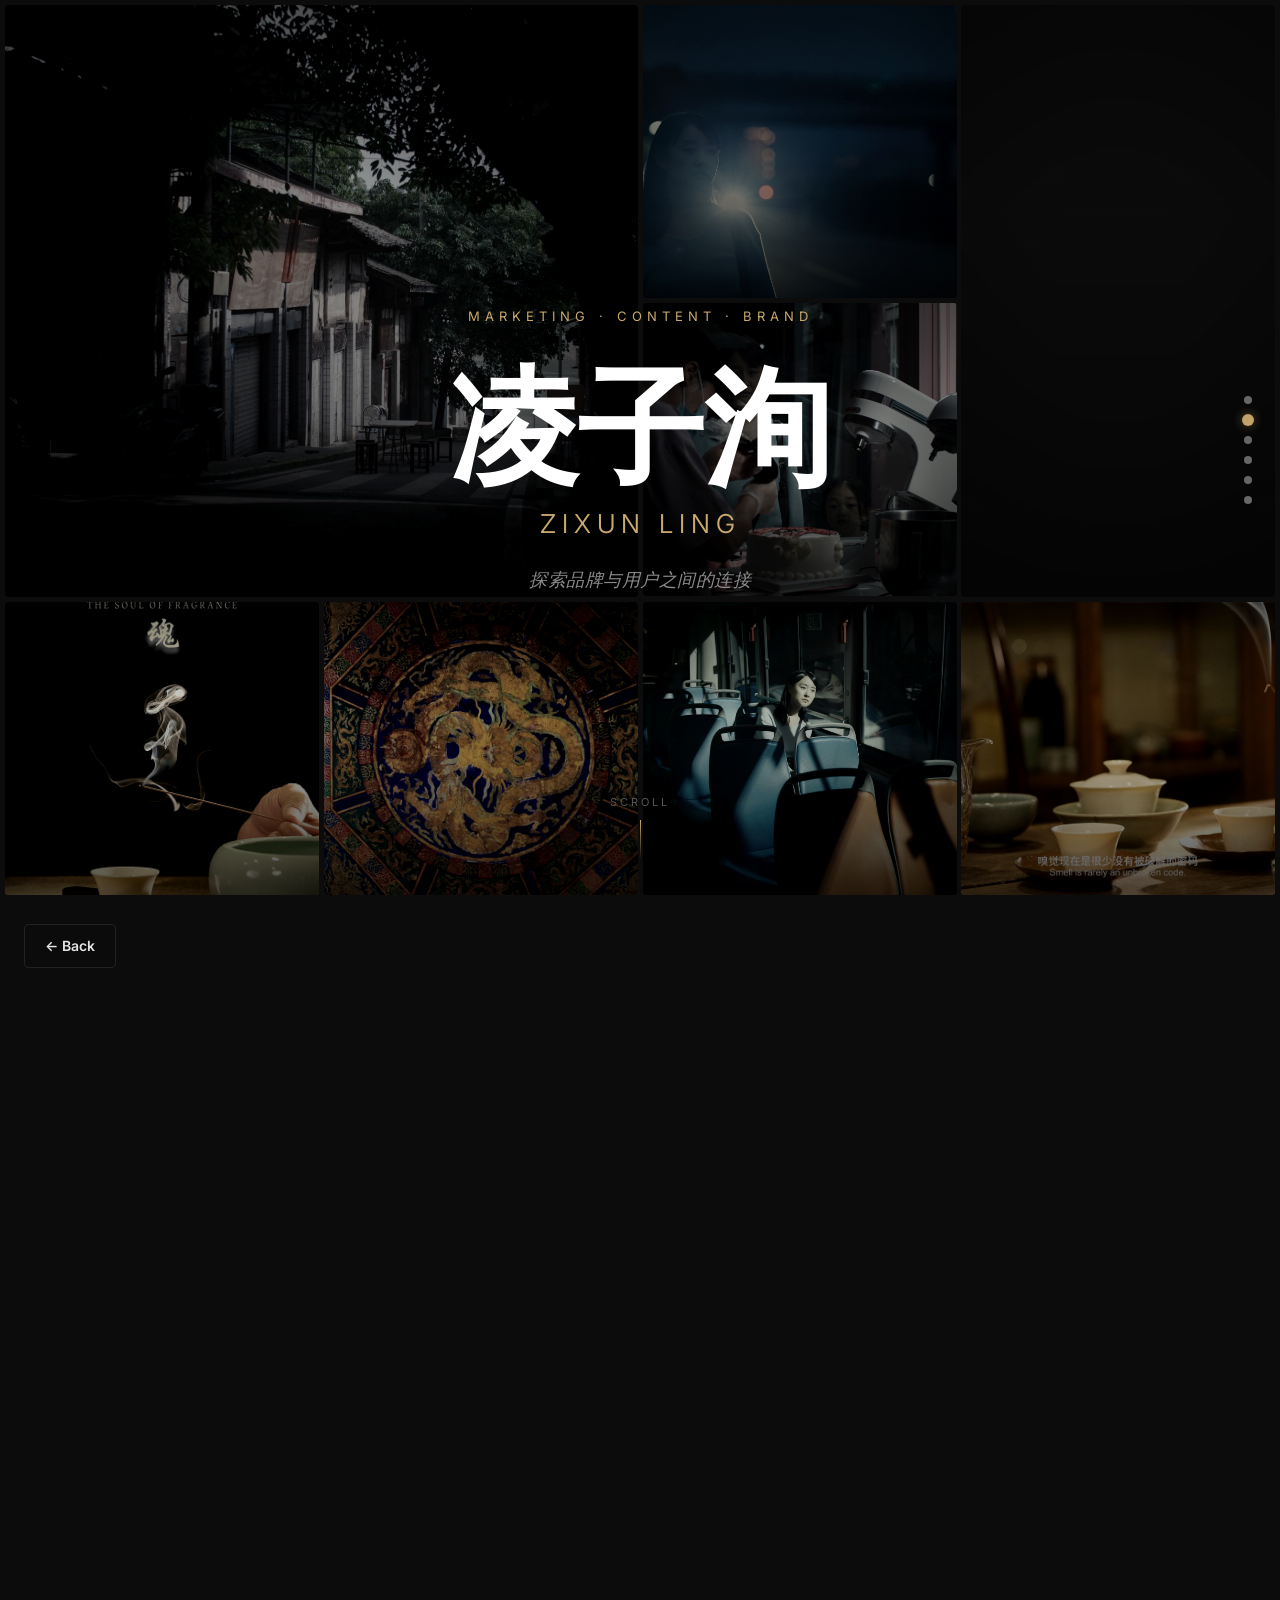
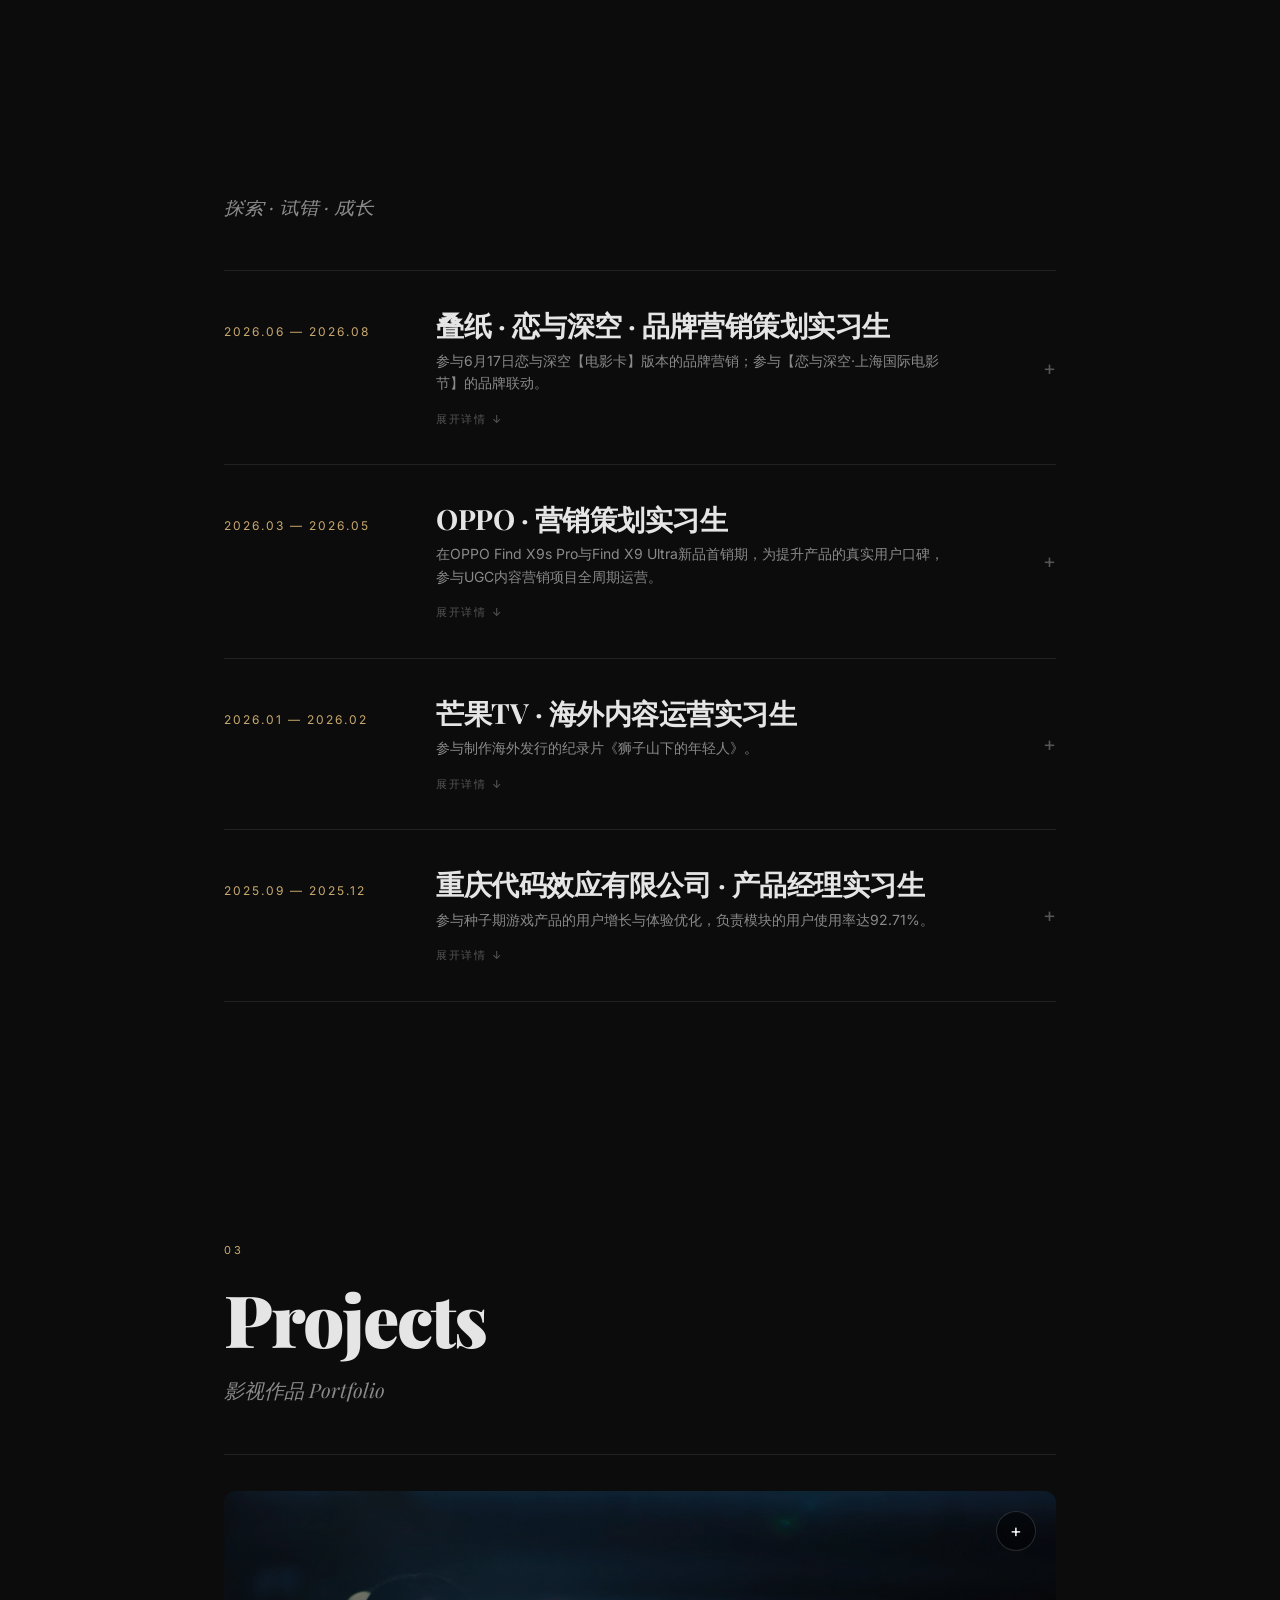
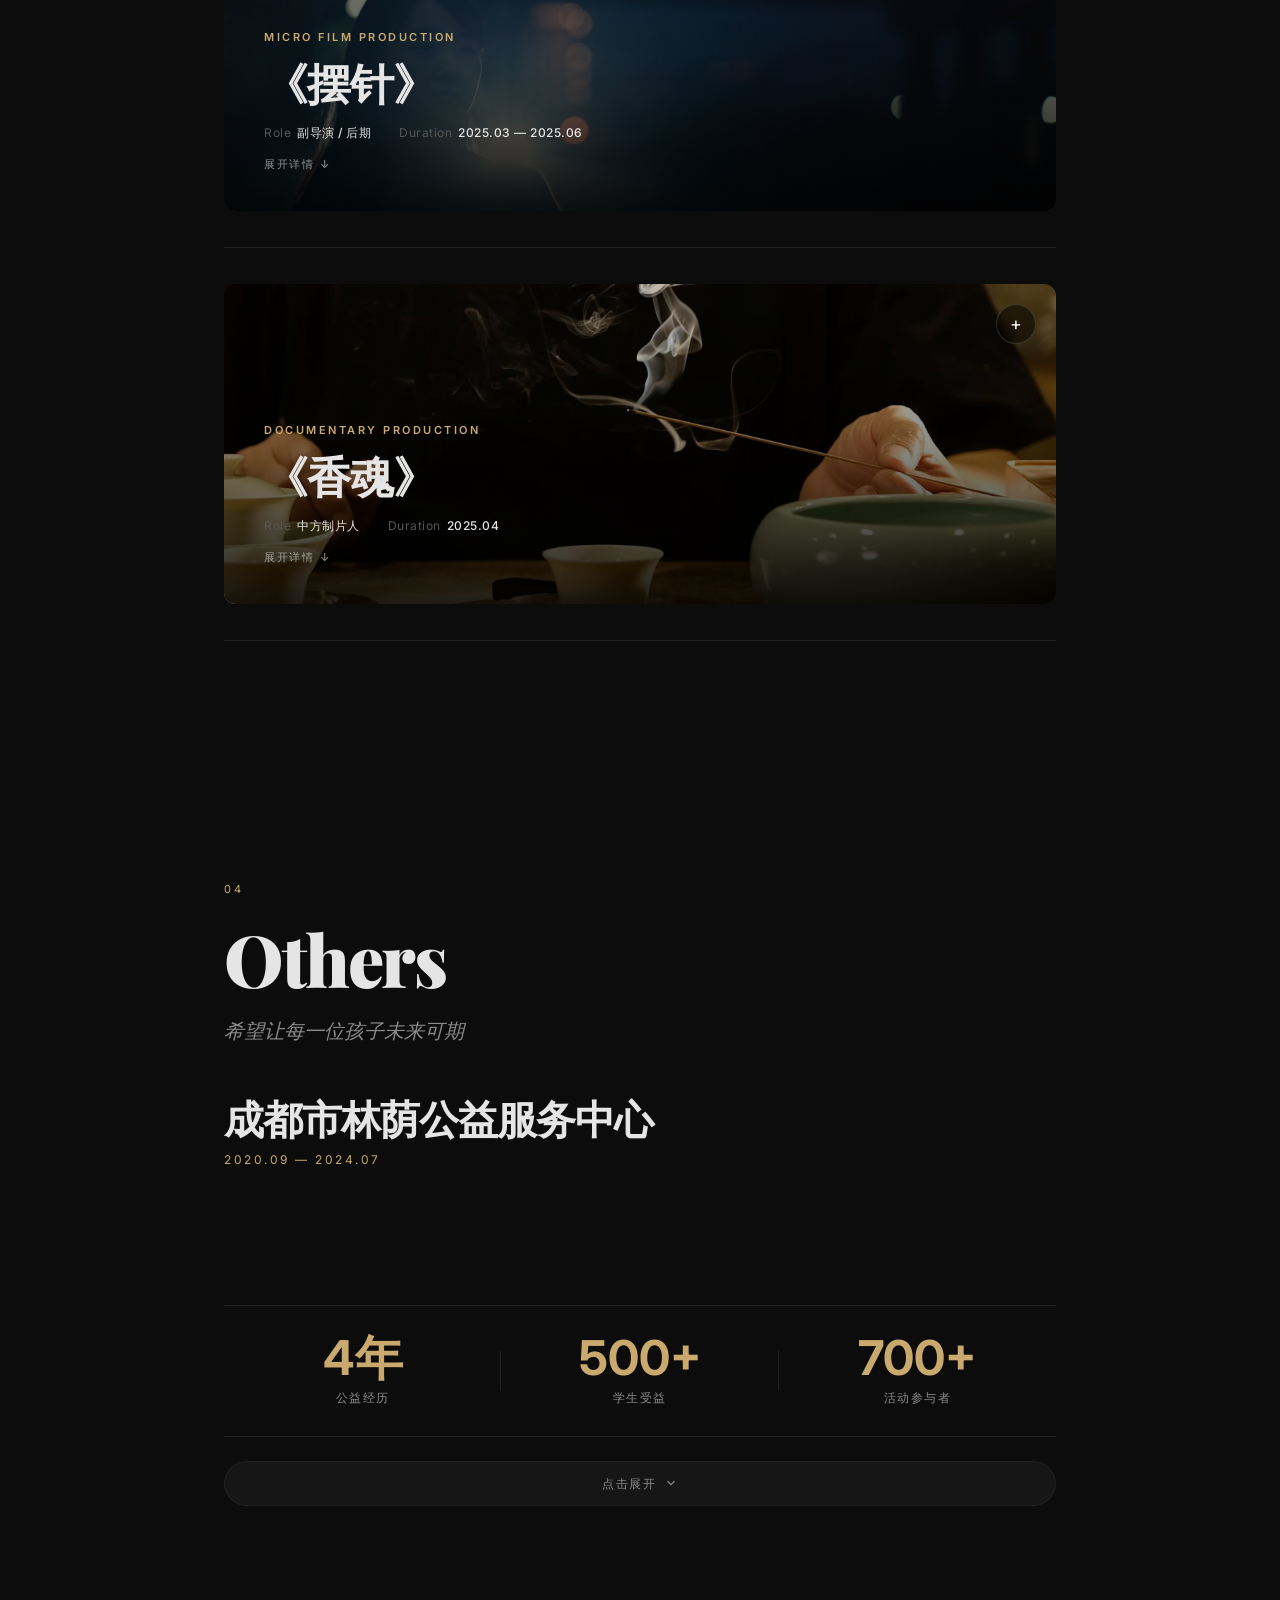
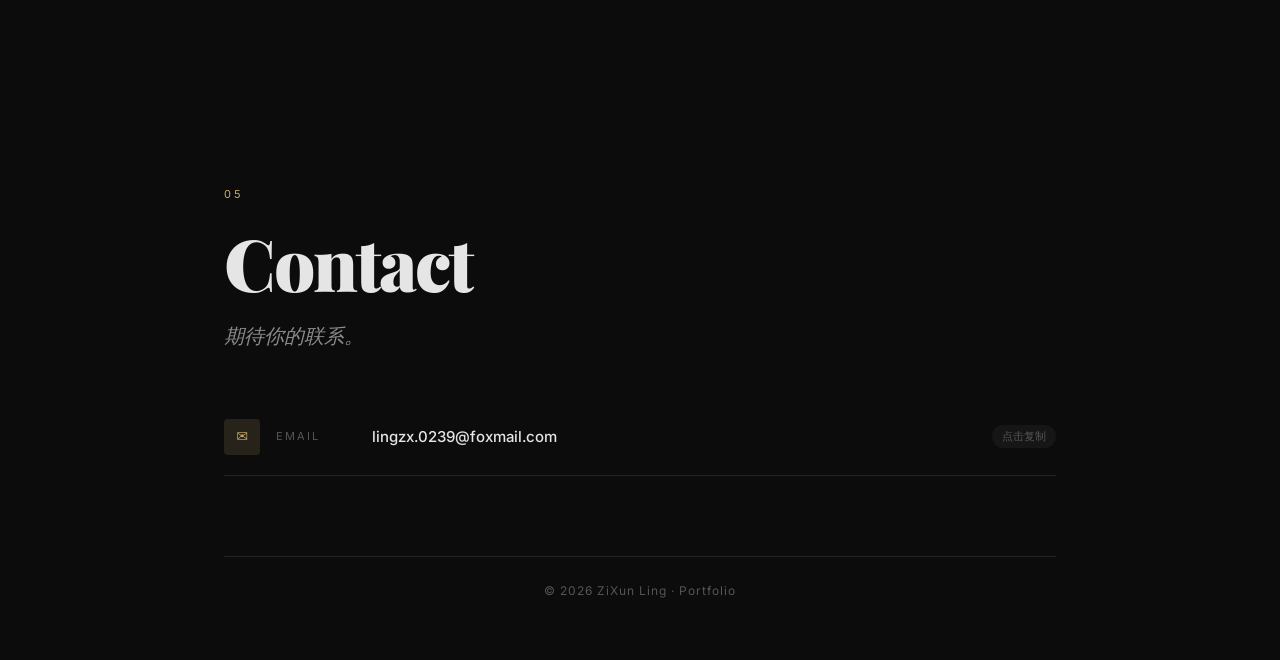
==== commit 4df87eb1: "feat: 叠纸视频模块增加项目标题+简介，复用welfare-entry字体层级" ====
--- a/index.html
+++ b/index.html
@@ -9,7 +9,7 @@
   <link rel="preconnect" href="https://fonts.googleapis.com" />
   <link rel="preconnect" href="https://fonts.gstatic.com" crossorigin />
   <link href="https://fonts.googleapis.com/css2?family=Playfair+Display:ital,wght@0,400;0,700;0,900;1,400;1,700&family=Inter:wght@300;400;500;600;700&display=swap" rel="stylesheet" />
-  <link rel="stylesheet" href="css/style.css?v=20260814" />
+  <link rel="stylesheet" href="css/style.css?v=20260815a" />
 </head>
 <body>
 
@@ -142,6 +142,6 @@
     <div class="loader-bar"><div class="loader-progress" id="loaderProgress"></div></div>
   </div>
 
-  <script src="js/main.js?v=20260814"></script>
+  <script src="js/main.js?v=20260815a"></script>
 </body>
 </html>
--- a/css/style.css
+++ b/css/style.css
@@ -1022,6 +1022,29 @@
 }
 
 .case-module-link-caption {
+  font-size: 14px;
+  line-height: 1.75;
+  color: var(--text-sub);
+}
+
+/* ── Video module title + caption (mirrors welfare-entry typography) ── */
+.case-module-video-text {
+  display: flex;
+  flex-direction: column;
+  gap: 12px;
+  margin-bottom: 20px;
+}
+
+.case-module-video-title {
+  font-family: var(--font-display);
+  font-size: clamp(20px, 2.5vw, 26px);
+  font-weight: 700;
+  letter-spacing: -0.3px;
+  line-height: 1.3;
+  color: var(--text);
+}
+
+.case-module-video-caption {
   font-size: 14px;
   line-height: 1.75;
   color: var(--text-sub);
@@ -2325,6 +2348,10 @@
   .case-module-link-caption { font-size: 13px; line-height: 1.6; }
   .case-module-link-hint { opacity: 0.6; }
   .case-module-link-ph-label { font-size: 14px; }
+
+  /* Video module title/caption — match welfare-entry mobile */
+  .case-module-video-title { font-size: 18px; }
+  .case-module-video-caption { font-size: 13px; line-height: 1.6; }
 
   /* ── Projects Film Portfolio ── */
   .film-case-header {
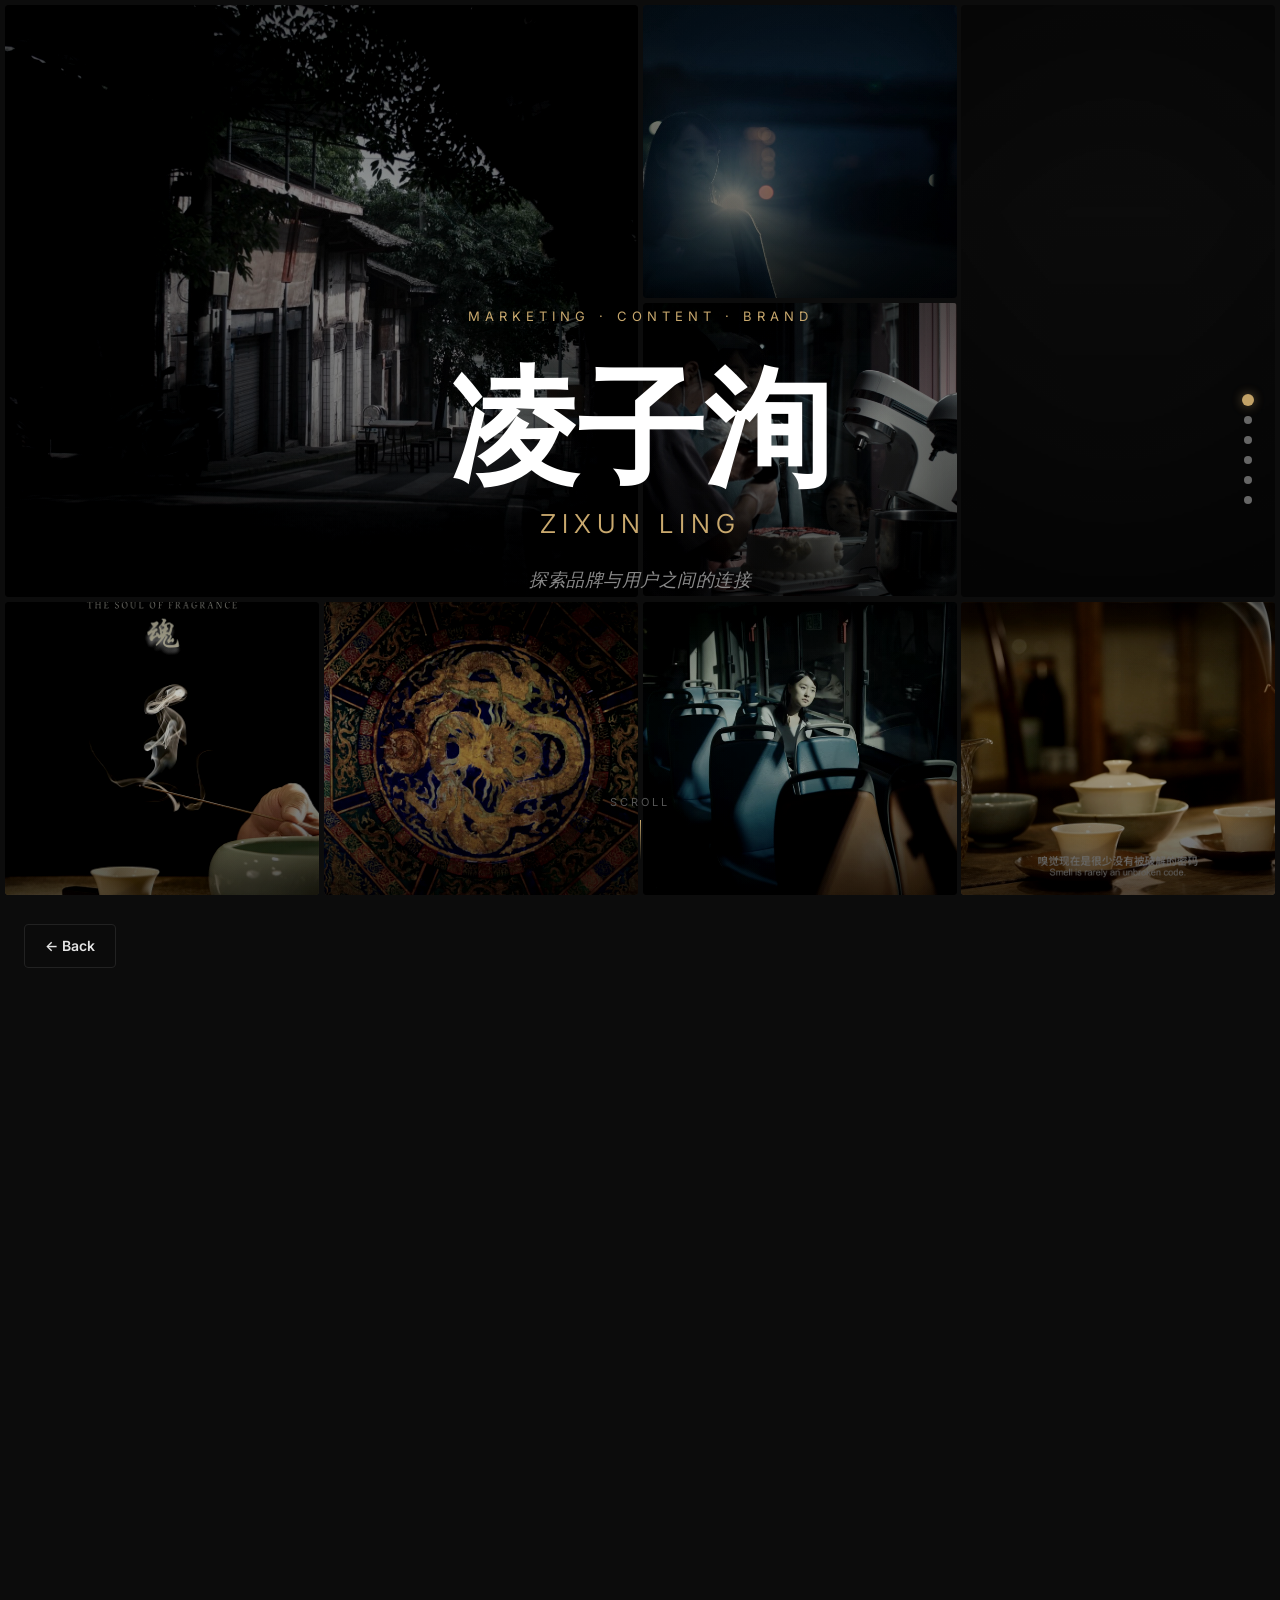
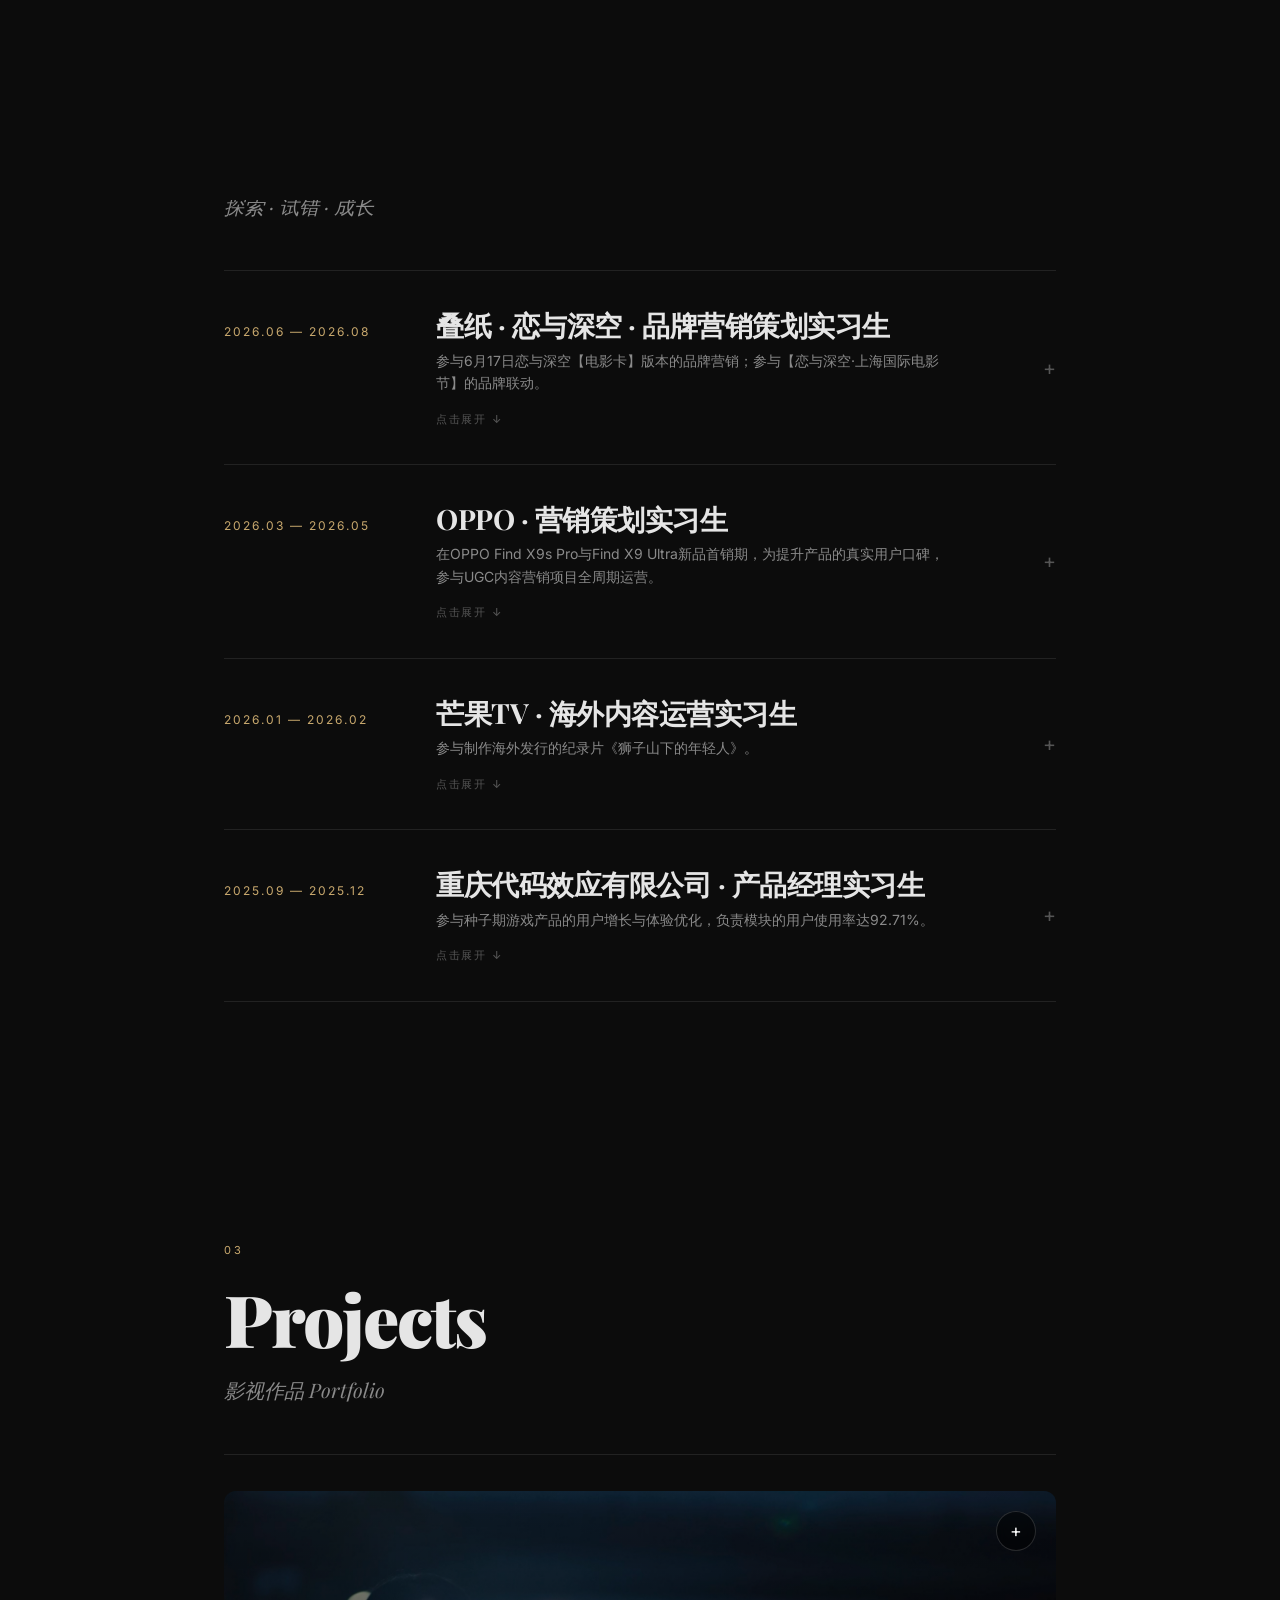
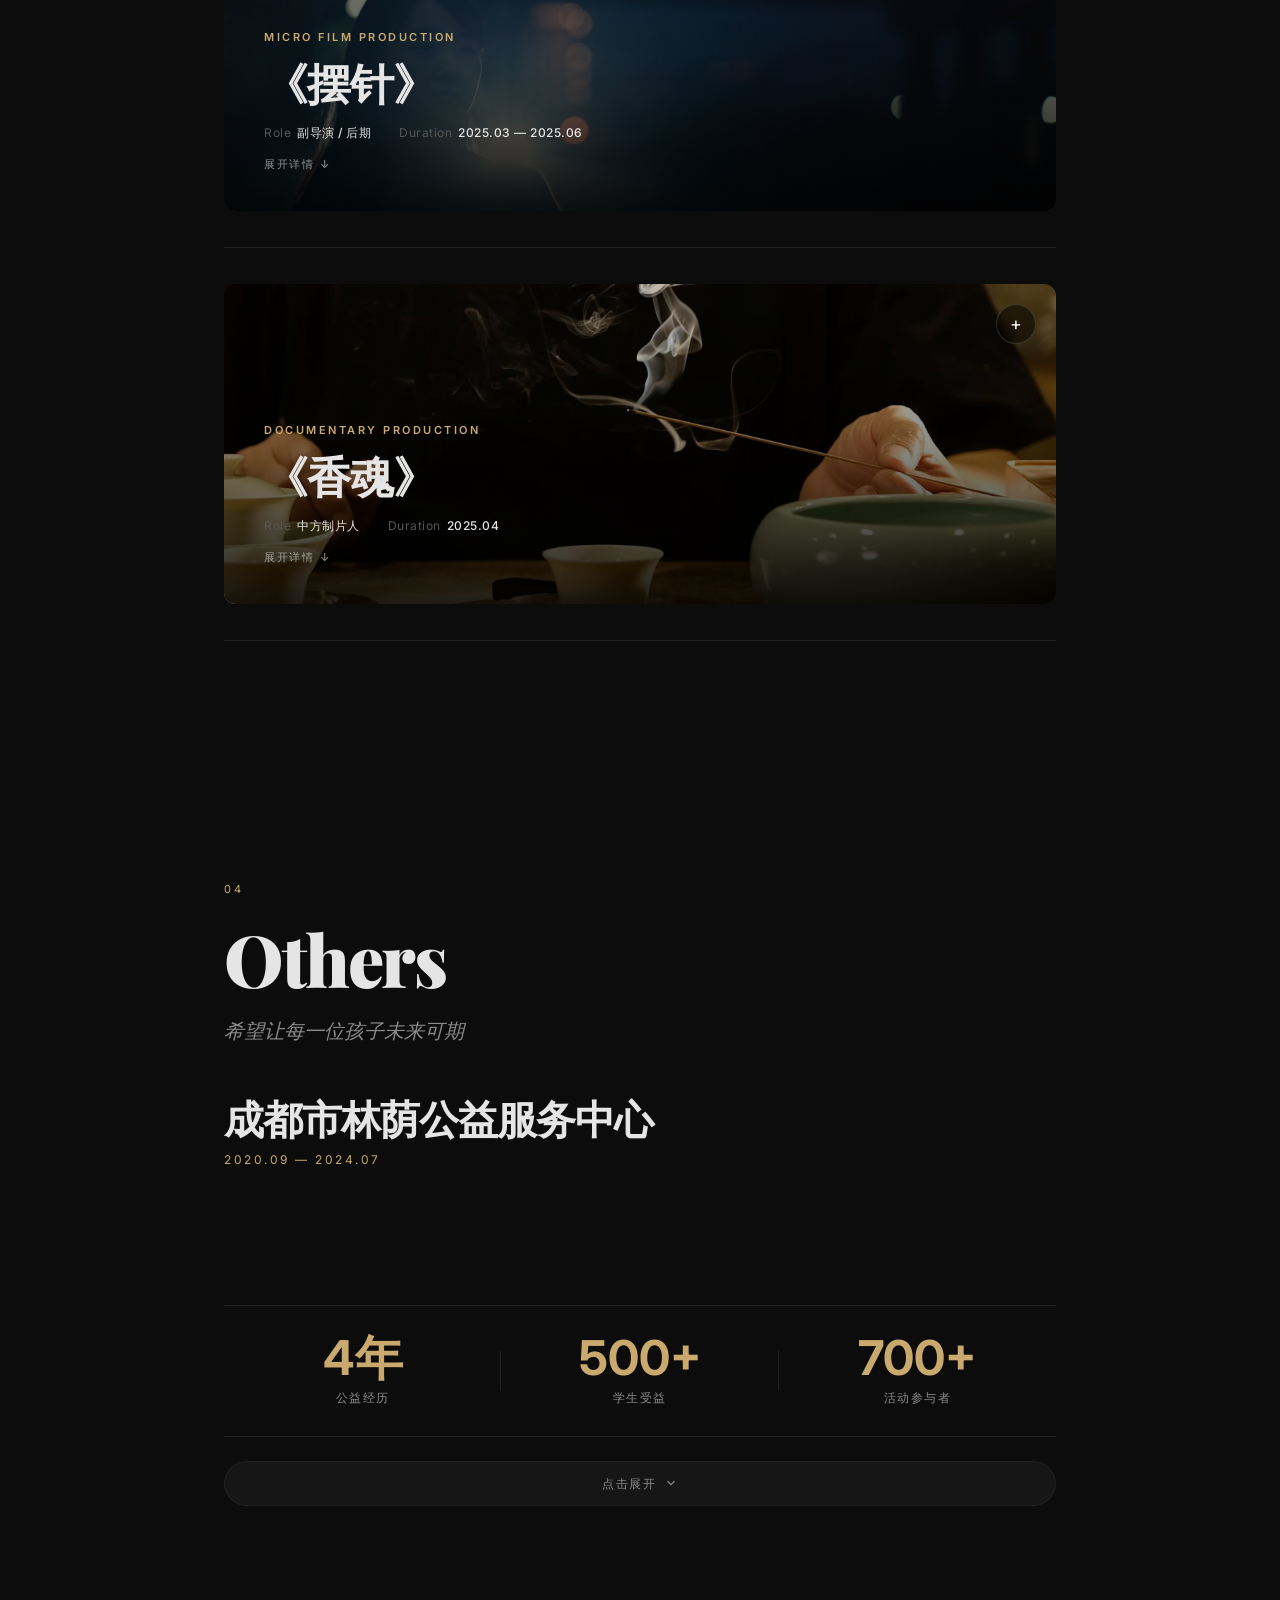
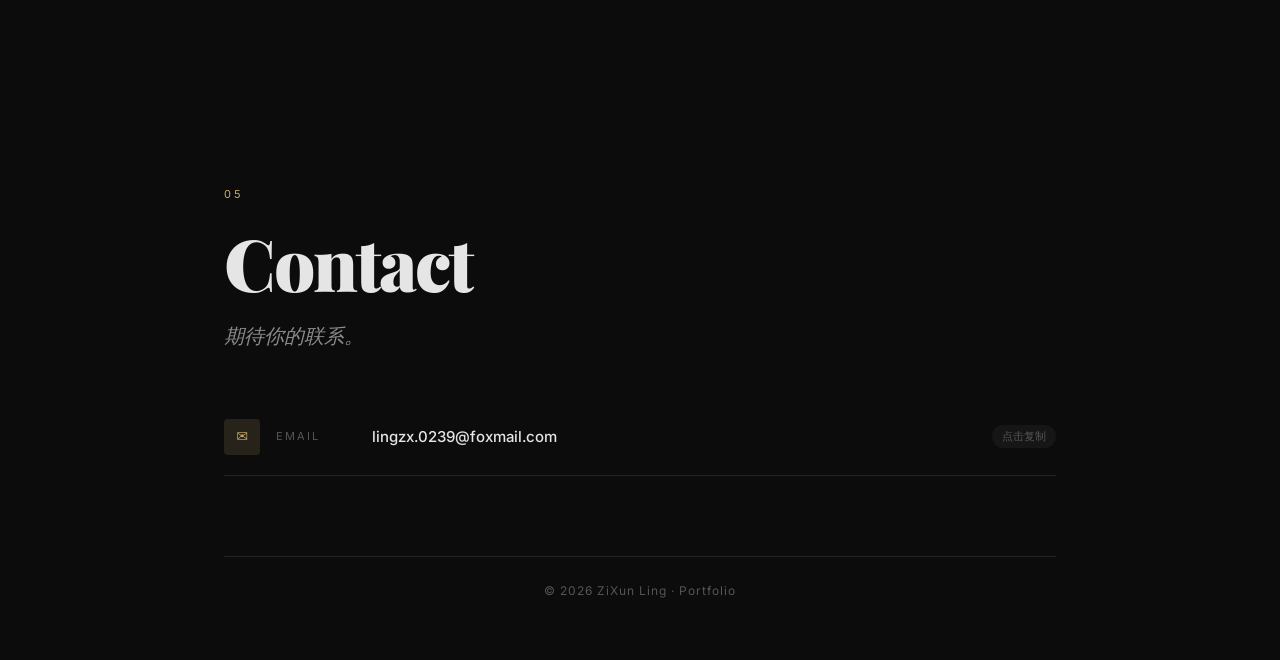
==== commit 815d38c1: "feat: 叠纸4模块文案更新+视频标题居中，替换小红书占位图为实际图片" ====
--- a/index.html
+++ b/index.html
@@ -9,7 +9,7 @@
   <link rel="preconnect" href="https://fonts.googleapis.com" />
   <link rel="preconnect" href="https://fonts.gstatic.com" crossorigin />
   <link href="https://fonts.googleapis.com/css2?family=Playfair+Display:ital,wght@0,400;0,700;0,900;1,400;1,700&family=Inter:wght@300;400;500;600;700&display=swap" rel="stylesheet" />
-  <link rel="stylesheet" href="css/style.css?v=20260815a" />
+  <link rel="stylesheet" href="css/style.css?v=20260816a" />
 </head>
 <body>
 
@@ -142,6 +142,6 @@
     <div class="loader-bar"><div class="loader-progress" id="loaderProgress"></div></div>
   </div>
 
-  <script src="js/main.js?v=20260815a"></script>
+  <script src="js/main.js?v=20260816a"></script>
 </body>
 </html>
--- a/css/style.css
+++ b/css/style.css
@@ -1048,6 +1048,15 @@
   font-size: 14px;
   line-height: 1.75;
   color: var(--text-sub);
+}
+
+/* Centered variant for video modules */
+.case-module-video-text-center {
+  align-items: center;
+  text-align: center;
+  max-width: 640px;
+  margin-left: auto;
+  margin-right: auto;
 }
 
 /* ============================================
